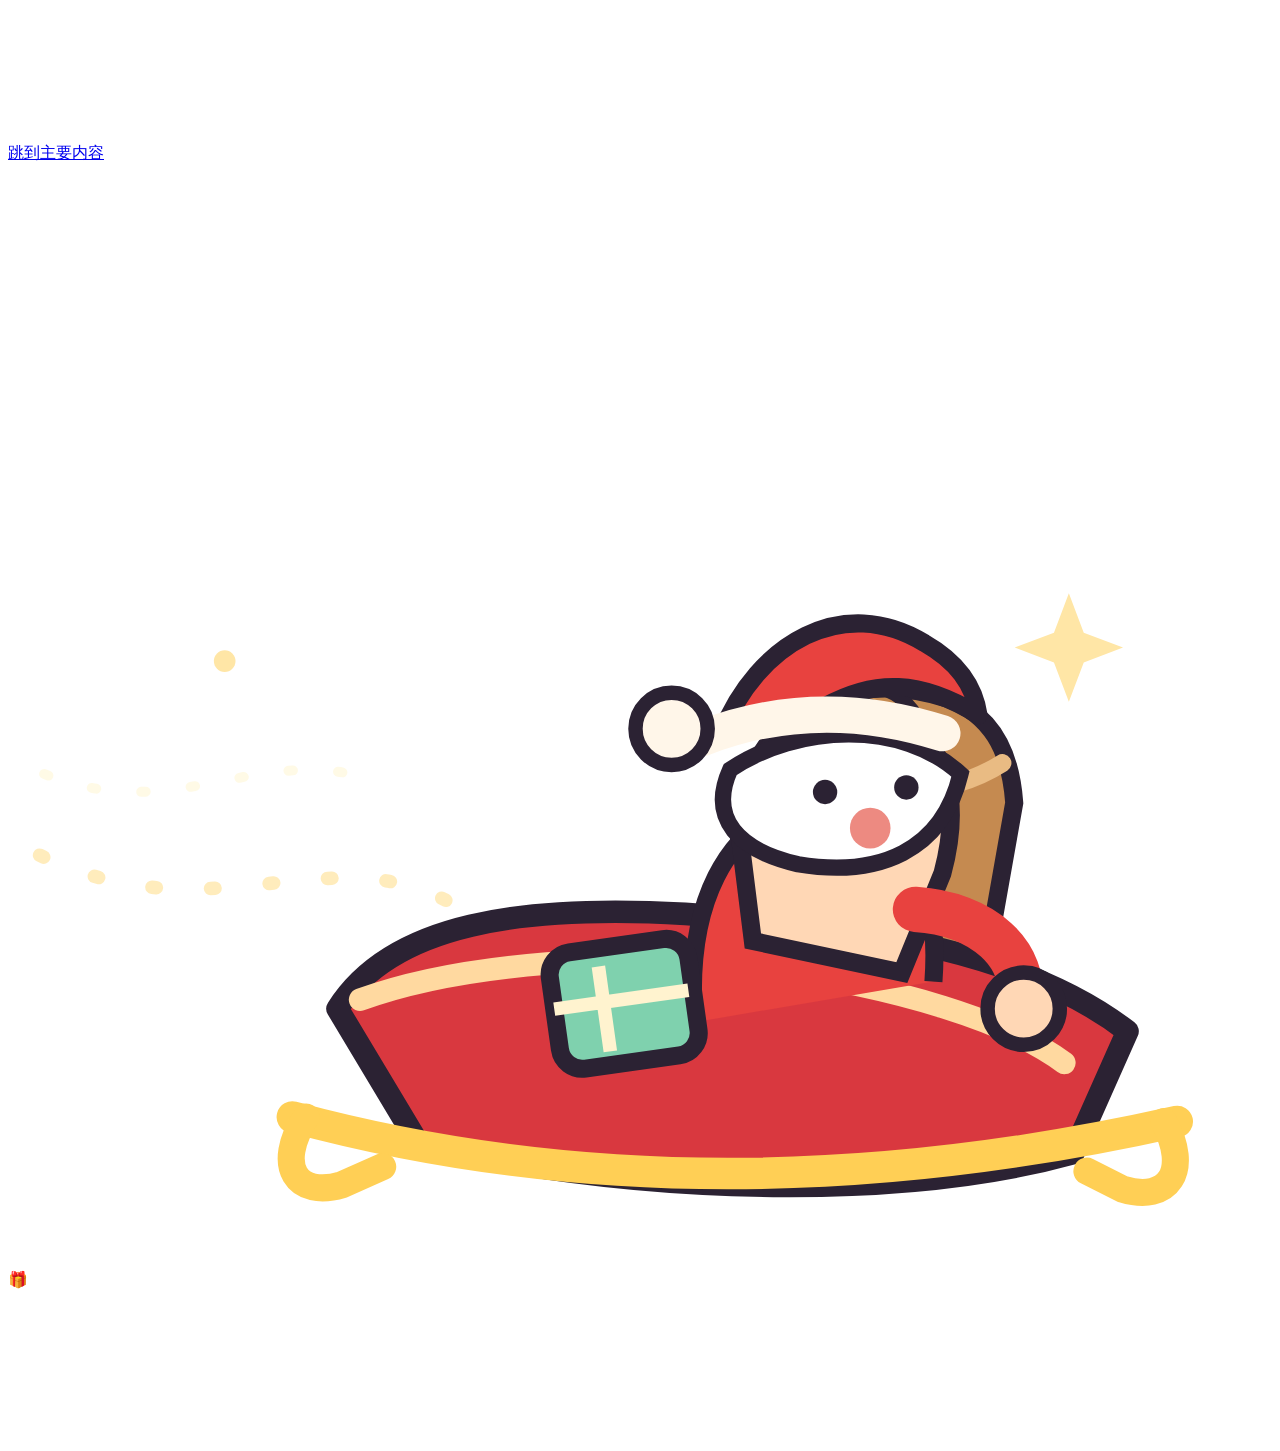
==== index.html @ 758d7f99 "Add index.html" ====
<!DOCTYPE html>
<html lang="zh-CN">
<head>
  <meta charset="UTF-8" />
  <meta name="viewport" content="width=device-width, initial-scale=1.0, viewport-fit=cover" />
  <meta name="theme-color" content="#101a33" />
  <meta name="description" content="圣诞礼物交换所：领一只专属小动物，挂上圣诞树；写一封匿名或署名的贺卡，让圣诞老人替你送达；再和 TA 玩一场圣诞默契测试。" />
  <meta property="og:title" content="圣诞礼物交换所 · 把一份礼物挂进圣诞夜" />
  <meta property="og:description" content="领一只独一无二的小动物，写一封匿名或署名的圣诞贺卡，再和 TA 测一测默契。Merry & Bright。" />
  <meta property="og:type" content="website" />
  <title>圣诞礼物交换所 · Merry &amp; Bright</title>
  <link rel="preconnect" href="https://fonts.googleapis.com" />
  <link rel="preconnect" href="https://fonts.gstatic.com" crossorigin />
  <link href="https://fonts.googleapis.com/css2?family=Baloo+2:wght@500;600;700;800&family=Nunito:wght@600;700;800;900&display=swap" rel="stylesheet" />
  <link rel="stylesheet" href="styles.css" />
  <link rel="icon" href="data:image/svg+xml,%3Csvg xmlns='http://www.w3.org/2000/svg' viewBox='0 0 64 64'%3E%3Crect width='64' height='64' rx='18' fill='%23101a33'/%3E%3Cpath d='M32 9l5.7 15.3L54 30l-16.3 5.7L32 52l-5.7-16.3L10 30l16.3-5.7z' fill='%23ffd34d'/%3E%3Ccircle cx='32' cy='30' r='6' fill='%23e8423f'/%3E%3C/svg%3E" />
</head>
<body>
  <a class="skip-link" href="#main">跳到主要内容</a>
  <noscript>
    <div style="position:fixed;inset:0;z-index:999;display:grid;place-items:center;padding:24px;background:#101a33;color:#fff6e4;font-family:'Microsoft YaHei',sans-serif;text-align:center;line-height:1.8">
      <div><strong style="font-size:22px">今晚的雪需要一点点 JavaScript。</strong><br />请在浏览器中开启 JavaScript，再回来拆礼物。</div>
    </div>
  </noscript>

  <!-- shared icons / illustrations -->
  <svg class="svg-sprite" xmlns="http://www.w3.org/2000/svg" aria-hidden="true">
    <symbol id="i-home" viewBox="0 0 24 24"><path d="M3.5 10.8 12 3.6l8.5 7.2v8.1a1.6 1.6 0 0 1-1.6 1.6H5.1a1.6 1.6 0 0 1-1.6-1.6z"/><path d="M9.2 20.5v-6.2h5.6v6.2"/></symbol>
    <symbol id="i-gift" viewBox="0 0 24 24"><rect x="3.4" y="9.1" width="17.2" height="11.3" rx="2"/><path d="M2.5 9.1h19v4.2h-19zM12 9.1v11.3"/><path d="M12 9.1C9.4 9.1 7.1 8 7.1 5.9c0-1.5 1.2-2.4 2.5-2.4 1.8 0 2.4 2.3 2.4 5.6Zm0 0c2.6 0 4.9-1.1 4.9-3.2 0-1.5-1.2-2.4-2.5-2.4-1.8 0-2.4 2.3-2.4 5.6Z"/></symbol>
    <symbol id="i-tree" viewBox="0 0 24 24"><path d="M12 2.8 18 11h-3.3l4.1 5.8H5.2L9.3 11H6z"/><path d="M12 16.8v4.4M9 21.2h6"/></symbol>
    <symbol id="i-heart" viewBox="0 0 24 24"><path d="M20.3 5.9a5.1 5.1 0 0 0-7.2 0L12 7l-1.1-1.1a5.1 5.1 0 1 0-7.2 7.2L12 21l8.3-7.9a5.1 5.1 0 0 0 0-7.2Z"/></symbol>
    <symbol id="i-star" viewBox="0 0 24 24"><path d="m12 2.8 2.7 6.5 7 .6-5.3 4.6 1.6 6.9-6-3.6-6 3.6 1.6-6.9-5.3-4.6 7-.6z"/></symbol>
    <symbol id="i-sound" viewBox="0 0 24 24"><path d="M4 9.3h3.5L12 5.4v13.2L7.5 14.7H4z"/><path d="M16 9a4.2 4.2 0 0 1 0 6M18.7 6.4a8 8 0 0 1 0 11.2"/></symbol>
    <symbol id="i-mute" viewBox="0 0 24 24"><path d="M4 9.3h3.5L12 5.4v13.2L7.5 14.7H4z"/><path d="m16 9 5 5m0-5-5 5"/></symbol>
    <symbol id="i-copy" viewBox="0 0 24 24"><rect x="8.2" y="8.2" width="11.6" height="11.6" rx="2"/><path d="M15.8 8.2V6a2 2 0 0 0-2-2H6a2 2 0 0 0-2 2v7.8a2 2 0 0 0 2 2h2.2"/></symbol>
    <symbol id="i-arrow" viewBox="0 0 24 24"><path d="M4.5 12h14M13 6.2l5.8 5.8-5.8 5.8"/></symbol>
    <symbol id="i-sparkle" viewBox="0 0 24 24"><path d="M12 2.5c.7 5.6 3.9 8.8 9.5 9.5-5.6.7-8.8 3.9-9.5 9.5-.7-5.6-3.9-8.8-9.5-9.5 5.6-.7 8.8-3.9 9.5-9.5Z"/></symbol>
    <symbol id="i-share" viewBox="0 0 24 24"><circle cx="18" cy="5.5" r="2.6"/><circle cx="6" cy="12" r="2.6"/><circle cx="18" cy="18.5" r="2.6"/><path d="m8.4 10.8 7.2-4M8.4 13.2l7.2 4"/></symbol>
    <symbol id="i-close" viewBox="0 0 24 24"><path d="m5 5 14 14M19 5 5 19"/></symbol>
    <symbol id="i-check" viewBox="0 0 24 24"><path d="m4.5 12.5 5 5 10-11"/></symbol>
    <symbol id="i-refresh" viewBox="0 0 24 24"><path d="M20 11a8 8 0 1 0-2.1 6.4M20 4.8V11h-6.2"/></symbol>
    <symbol id="i-paw" viewBox="0 0 24 24"><ellipse cx="7" cy="8" rx="2" ry="2.7"/><ellipse cx="12" cy="6" rx="2" ry="2.7"/><ellipse cx="17" cy="8" rx="2" ry="2.7"/><path d="M12 11c-3 0-5.6 2-5.6 4.6 0 2 1.4 3.4 3.2 3.4 1 0 1.6-.4 2.4-.4s1.4.4 2.4.4c1.8 0 3.2-1.4 3.2-3.4C17.6 13 15 11 12 11Z"/></symbol>
    <symbol id="i-mail" viewBox="0 0 24 24"><rect x="2.8" y="5" width="18.4" height="14" rx="2.4"/><path d="m3.4 6.2 8.6 7 8.6-7"/></symbol>
    <symbol id="i-plus" viewBox="0 0 24 24"><path d="M12 5v14M5 12h14"/></symbol>
    <symbol id="i-snow" viewBox="0 0 24 24"><path d="M12 2v20M3.3 7l17.4 10M20.7 7 3.3 17M8.4 4.1 12 7.7l3.6-3.6M8.4 19.9 12 16.3l3.6 3.6M3.1 10.2 8 11.6l-.7 4.9M20.9 10.2 16 11.6l.7 4.9"/></symbol>

    <symbol id="santa-fly" viewBox="0 0 280 210">
      <g>
        <path d="M7 119c37 18 63-4 90 10" fill="none" stroke="#ffe6a6" stroke-width="3" stroke-linecap="round" stroke-dasharray="1 12" opacity=".75"/>
        <path d="M8 101c30 12 48-8 75 2" fill="none" stroke="#fff4c8" stroke-width="2.2" stroke-linecap="round" stroke-dasharray="1 10" opacity=".45"/>
        <g transform="translate(142 83) rotate(-4)">
          <path d="M18 42c-4-30 21-47 48-36 9 4 13 12 13 24l-9 36c-10 13-39 12-48-3z" fill="#c58a50" stroke="#2b2233" stroke-width="4"/>
          <path d="M35 19c12 8 29 9 42 2" fill="none" stroke="#e9bb83" stroke-width="4" stroke-linecap="round"/>
          <path d="M40 13c1-12 12-14 18-5" fill="none" stroke="#2b2233" stroke-width="3" stroke-linecap="round"/>
        </g>
        <path d="M73 153c12-19 41-23 77-21 42 3 76 9 98 26l-12 27c-36 10-93 10-145-2z" fill="#d9383f" stroke="#2b2233" stroke-width="5" stroke-linejoin="round"/>
        <path d="M78 151c22-8 59-11 88-7 31 4 56 12 68 21" fill="none" stroke="#ffd9a0" stroke-width="5" stroke-linecap="round"/>
        <path d="M63 177c63 17 129 16 196 1" fill="none" stroke="#ffcf55" stroke-width="7" stroke-linecap="round"/>
        <path d="M66 177c-7 11-2 18 8 15l9-4M256 178c6 11 1 18-9 15l-8-4" fill="none" stroke="#ffcf55" stroke-width="6" stroke-linecap="round"/>
        <path d="M152 156c-2-26 7-44 24-48 19-4 31 12 29 39" fill="#e8423f" stroke="#2b2233" stroke-width="4"/>
        <path d="M162 114c2-22 17-33 34-26 13 6 15 20 11 35l-9 22-33-7z" fill="#ffd7b5" stroke="#2b2233" stroke-width="4"/>
        <path d="M160 100c15-10 38-11 51 1-4 17-18 23-36 20-13-3-20-10-15-21z" fill="#fff" stroke="#2b2233" stroke-width="3.6"/>
        <circle cx="181" cy="105" r="2.7" fill="#2b2233"/>
        <circle cx="199" cy="104" r="2.7" fill="#2b2233"/>
        <circle cx="191" cy="113" r="4.5" fill="#ed8a81"/>
        <path d="M158 92c8-20 27-31 45-20 7 4 11 9 12 16-13-8-23-8-34-2-8 4-15 5-23 6z" fill="#e8423f" stroke="#2b2233" stroke-width="4" stroke-linejoin="round"/>
        <path d="M154 93c13-5 31-8 53-1" fill="none" stroke="#fff6e9" stroke-width="8" stroke-linecap="round"/>
        <circle cx="147" cy="91" r="8" fill="#fff6e9" stroke="#2b2233" stroke-width="3.2"/>
        <path d="M201 131c15 1 25 10 23 21" fill="none" stroke="#e8423f" stroke-width="10" stroke-linecap="round"/>
        <circle cx="225" cy="153" r="8" fill="#ffd7b5" stroke="#2b2233" stroke-width="3.2"/>
        <rect x="121" y="139" width="31" height="26" rx="5" fill="#7fd1ae" stroke="#2b2233" stroke-width="4" transform="rotate(-8 136 152)"/>
        <path d="M132 143v19M121 151h30" stroke="#fff3cf" stroke-width="3" transform="rotate(-8 136 152)"/>
        <path d="M235 61l3.3 8.7 8.7 3.3-8.7 3.3-3.3 8.7-3.3-8.7-8.7-3.3 8.7-3.3z" fill="#ffe6a6"/>
        <circle cx="48" cy="76" r="2.4" fill="#ffe6a6"/>
        <circle cx="92" cy="52" r="1.8" fill="#fff"/>
        <circle cx="243" cy="128" r="2" fill="#fff"/>
      </g>
    </symbol>

    <symbol id="santa-face" viewBox="0 0 120 120">
      <circle cx="60" cy="62" r="38" fill="#ffd7b5" stroke="#2b2233" stroke-width="4"/>
      <path d="M27 58c9-22 29-31 49-24 11 4 18 12 21 23-15-12-33-13-51-4-7 3-13 5-19 5z" fill="#fff" stroke="#2b2233" stroke-width="3.8"/>
      <path d="M21 55c13-35 49-48 77-19 8 8 12 18 12 28-15-10-31-13-48-7-14 5-27 5-41-2z" fill="#e8423f" stroke="#2b2233" stroke-width="4" stroke-linejoin="round"/>
      <path d="M19 55c19-8 44-9 72 0" fill="none" stroke="#fff6e9" stroke-width="9" stroke-linecap="round"/>
      <circle cx="7" cy="56" r="8" fill="#fff6e9" stroke="#2b2233" stroke-width="3.2"/>
      <circle cx="47" cy="59" r="3" fill="#2b2233"/><circle cx="73" cy="59" r="3" fill="#2b2233"/>
      <circle cx="60" cy="71" r="5" fill="#ed8a81"/>
      <path d="M44 80c6 15 26 15 32 0-5 4-10 5-16 5s-11-1-16-5z" fill="#fff" stroke="#2b2233" stroke-width="2.4"/>
    </symbol>
  </svg>

  <div class="sky" aria-hidden="true">
    <div class="aurora aurora-a"></div>
    <div class="aurora aurora-b"></div>
    <div class="aurora aurora-c"></div>
    <div class="sky-glow"></div>
  </div>
  <canvas id="snowfall" aria-hidden="true"></canvas>

  <div id="app" class="app" hidden>
    <header class="site-header">
      <button class="brand" type="button" data-route="home" aria-label="回到首页">
        <span class="brand-mark" aria-hidden="true">
          <svg viewBox="0 0 44 44"><path class="brand-star" d="M22 4.5 26.5 16l11.5 4.5L26.5 25 22 36.5 17.5 25 6 20.5 17.5 16z"/><circle cx="22" cy="20.8" r="5.2"/></svg>
        </span>
        <span class="brand-type">
          <span class="brand-eyebrow">MERRY &amp; BRIGHT</span>
          <span class="brand-name">圣诞礼物交换所</span>
        </span>
      </button>

      <nav class="main-nav" aria-label="主导航">
        <button class="nav-link is-active" type="button" data-route="home"><svg><use href="#i-home"/></svg><span>首页</span></button>
        <button class="nav-link" type="button" data-route="gifts"><svg><use href="#i-gift"/></svg><span>礼物工坊</span></button>
        <button class="nav-link" type="button" data-route="tree"><svg><use href="#i-tree"/></svg><span>动物圣诞树</span></button>
        <button class="nav-link" type="button" data-route="quiz"><svg><use href="#i-heart"/></svg><span>默契测试</span></button>
      </nav>

      <div class="header-actions">
        <button class="icon-btn sound-btn" id="soundToggle" type="button" aria-label="关闭声音" aria-pressed="true" title="声音">
          <svg class="sound-on"><use href="#i-sound"/></svg>
          <svg class="sound-off"><use href="#i-mute"/></svg>
        </button>
        <button class="profile-chip" id="profileChip" type="button" aria-label="查看我的小动物">
          <span class="profile-emoji" id="profileEmoji">🦊</span>
          <span class="profile-meta"><small>我的动物</small><strong id="profileName">小满</strong></span>
          <span class="profile-dot" aria-hidden="true"></span>
        </button>
      </div>
    </header>

    <main id="main">
      <!-- ============================== HOME ============================== -->
      <section class="view view-home is-active" data-view="home" aria-labelledby="homeTitle">
        <div class="hero-grid">
          <div class="hero-copy">
            <div class="eyebrow"><span class="eyebrow-dot"></span>2026 · CHRISTMAS GIFT EXCHANGE</div>
            <h1 id="homeTitle">把一份礼物，<br /><span class="script-word">挂进</span>这个圣诞夜。</h1>
            <p class="hero-lead">领一只只属于你的小动物，挂上今晚的圣诞树；写一封匿名或署名的贺卡，让圣诞老人替你送达。最后，和 TA 对一对心照不宣的圣诞暗号。</p>
            <div class="hero-cta">
              <button class="btn btn-primary" type="button" data-route="gifts">
                <span>开始交换礼物</span>
                <svg><use href="#i-arrow"/></svg>
              </button>
              <button class="btn btn-ghost" type="button" data-route="tree">
                <svg><use href="#i-tree"/></svg>
                <span>看看我的树</span>
              </button>
            </div>
            <div class="hero-stats" aria-label="圣诞夜数据">
              <div class="stat"><strong id="statAnimals">0</strong><span>只小动物上树</span></div>
              <div class="stat-divider"></div>
              <div class="stat"><strong id="statGifts">0</strong><span>份礼物已送达</span></div>
              <div class="stat-divider"></div>
              <div class="stat"><strong id="statMatch">--</strong><span>最高默契值</span></div>
            </div>
          </div>

          <div class="hero-visual">
            <div class="hero-scene">
              <div class="scene-window">
                <svg class="scene-svg" viewBox="0 0 540 610" role="img" aria-label="雪夜里的圣诞树、小动物挂饰和乘雪橇的圣诞老人">
                  <defs>
                    <linearGradient id="skyGrad" x1="0" y1="0" x2="0" y2="1"><stop offset="0" stop-color="#1a2b58"/><stop offset=".55" stop-color="#2c477e"/><stop offset="1" stop-color="#6f7fb0"/></linearGradient>
                    <radialGradient id="moonGlow" cx=".5" cy=".5" r=".5"><stop offset="0" stop-color="#fff8d8" stop-opacity=".9"/><stop offset=".4" stop-color="#ffe6a6" stop-opacity=".35"/><stop offset="1" stop-color="#ffe6a6" stop-opacity="0"/></radialGradient>
                    <linearGradient id="treeGrad" x1="0" y1="0" x2="1" y2="1"><stop offset="0" stop-color="#3d9670"/><stop offset=".55" stop-color="#257254"/><stop offset="1" stop-color="#174c3e"/></linearGradient>
                    <linearGradient id="hillGrad" x1="0" y1="0" x2="0" y2="1"><stop offset="0" stop-color="#eef4ff"/><stop offset="1" stop-color="#b9c8e8"/></linearGradient>
                    <linearGradient id="giftGrad" x1="0" y1="0" x2="1" y2="1"><stop offset="0" stop-color="#f25f5c"/><stop offset="1" stop-color="#b82838"/></linearGradient>
                    <filter id="glow"><feGaussianBlur stdDeviation="5" result="b"/><feMerge><feMergeNode in="b"/><feMergeNode in="SourceGraphic"/></feMerge></filter>
                    <clipPath id="sceneClip"><rect width="540" height="610" rx="26"/></clipPath>
                  </defs>
                  <g clip-path="url(#sceneClip)">
                    <rect width="540" height="610" fill="url(#skyGrad)"/>
                    <circle cx="405" cy="108" r="110" fill="url(#moonGlow)"/>
                    <circle cx="405" cy="108" r="55" fill="#fff4cd"/>
                    <circle cx="389" cy="93" r="9" fill="#f2dfae" opacity=".7"/>
                    <circle cx="423" cy="124" r="6" fill="#f2dfae" opacity=".55"/>
                    <g fill="#fff" opacity=".8">
                      <circle cx="72" cy="78" r="2.2"/><circle cx="131" cy="42" r="1.4"/><circle cx="206" cy="92" r="1.8"/><circle cx="298" cy="55" r="2"/><circle cx="479" cy="62" r="1.6"/>
                      <circle cx="58" cy="180" r="1.4"/><circle cx="172" cy="148" r="2.1"/><circle cx="333" cy="158" r="1.4"/><circle cx="486" cy="190" r="2.2"/><circle cx="258" cy="116" r="1.2"/>
                    </g>
                    <path d="M-20 440c88-42 162-50 243-17 79 32 162 34 337-23v210H-20z" fill="#e8f0ff" opacity=".22"/>
                    <path d="M-40 512c101-54 187-57 277-15 87 41 180 32 343-28v141H-40z" fill="url(#hillGrad)"/>
                    <path d="M-30 548c121-33 191-19 274 8 117 39 200 11 326-19v73H-30z" fill="#fff" opacity=".85"/>
                    <g transform="translate(96 190)">
                      <rect x="137" y="333" width="38" height="64" rx="9" fill="#7a4a32" stroke="#202b3a" stroke-width="5"/>
                      <path d="M156 28 252 205H60z" fill="url(#treeGrad)" stroke="#153b34" stroke-width="7" stroke-linejoin="round"/>
                      <path d="M156 132 289 328H23z" fill="url(#treeGrad)" stroke="#153b34" stroke-width="7" stroke-linejoin="round"/>
                      <path d="M156 239 321 410H-9z" fill="url(#treeGrad)" stroke="#153b34" stroke-width="7" stroke-linejoin="round"/>
                      <path d="M89 205c20-13 53-17 91-8 23 5 49 12 73 24" fill="none" stroke="#f6fbff" stroke-width="8" stroke-linecap="round" opacity=".9"/>
                      <path d="M48 328c29-14 67-16 105-8 36 8 76 9 123 0" fill="none" stroke="#f6fbff" stroke-width="8" stroke-linecap="round" opacity=".9"/>
                      <path d="M11 409c40-16 77-18 131-9 47 8 96 4 156-8" fill="none" stroke="#f6fbff" stroke-width="9" stroke-linecap="round" opacity=".92"/>
                      <path d="M156 28l6-26 7 26" fill="none" stroke="#ffd34d" stroke-width="4"/>
                      <path d="M156 -4 160 5l10 4-10 3-4 10-4-10-10-3 10-4z" fill="#ffd34d" filter="url(#glow)"/>
                      <path d="M97 180c25 20 39 44 47 77M214 174c-16 31-24 58-24 93M69 303c35 23 58 53 74 86M253 295c-24 29-40 56-51 94M31 382c42 9 77 27 105 50M286 375c-24 17-48 40-64 65" fill="none" stroke="#1c4d3f" stroke-width="2" opacity=".65"/>
                      <g fill="#ffd34d" filter="url(#glow)">
                        <circle cx="119" cy="214" r="4.5"/><circle cx="193" cy="245" r="4"/><circle cx="146" cy="278" r="3.6"/><circle cx="92" cy="338" r="4.5"/><circle cx="218" cy="326" r="4"/><circle cx="151" cy="355" r="3.6"/><circle cx="56" cy="398" r="4.5"/><circle cx="110" cy="432" r="4"/><circle cx="219" cy="422" r="4.4"/><circle cx="266" cy="390" r="3.6"/>
                      </g>
                      <g fill="#f26b6b" filter="url(#glow)"><circle cx="158" cy="196" r="4"/><circle cx="214" cy="286" r="4"/><circle cx="82" cy="370" r="4"/><circle cx="180" cy="406" r="4"/></g>
                      <g fill="#89e0c0" filter="url(#glow)"><circle cx="102" cy="245" r="3.4"/><circle cx="177" cy="312" r="3.6"/><circle cx="247" cy="360" r="3.4"/><circle cx="132" cy="393" r="3.4"/></g>
                    </g>
                    <g transform="translate(330 457)">
                      <rect x="0" y="26" width="100" height="84" rx="10" fill="url(#giftGrad)" stroke="#202b3a" stroke-width="5"/>
                      <path d="M45 26v84M0 60h100" stroke="#ffe6a6" stroke-width="10"/>
                      <path d="M44 26c-19-3-32-23-17-33 10-6 18 8 17 33zm12 0c18-3 31-23 17-33-10-6-18 8-17 33z" fill="#ffe6a6" stroke="#202b3a" stroke-width="4"/>
                    </g>
                    <g transform="translate(442 512)">
                      <rect width="63" height="53" rx="8" fill="#7fd1ae" stroke="#202b3a" stroke-width="4"/>
                      <path d="M31 0v53M0 23h63" stroke="#fff4d2" stroke-width="7"/>
                      <path d="M31 0C21-2 14-12 21-16c6-4 10 4 10 16zm0 0c10-2 17-12 10-16-6-4-10 4-10 16z" fill="#fff4d2"/>
                    </g>
                    <g fill="#fff" opacity=".75">
                      <circle cx="54" cy="252" r="2.3"/><circle cx="98" cy="313" r="1.6"/><circle cx="237" cy="213" r="2"/><circle cx="391" cy="303" r="1.8"/><circle cx="463" cy="264" r="2.2"/><circle cx="322" cy="354" r="1.5"/><circle cx="500" cy="398" r="1.8"/><circle cx="43" cy="460" r="2"/>
                    </g>
                  </g>
                </svg>
                <div class="scene-animals" id="heroAnimals" aria-hidden="true">
                  <span class="scene-animal" style="--x:31%;--y:53%;--delay:-.8s"><span>🦌</span><i>小雪</i></span>
                  <span class="scene-animal" style="--x:47%;--y:68%;--delay:-2.1s"><span>🐧</span><i>Momo</i></span>
                  <span class="scene-animal" style="--x:62%;--y:58%;--delay:-1.4s"><span>🐰</span><i>阿团</i></span>
                </div>
                <div class="scene-santa">
                  <svg viewBox="0 0 280 210" aria-hidden="true"><use href="#santa-fly"/></svg>
                </div>
                <div class="scene-snow" aria-hidden="true"></div>
                <div class="scene-sticker">SANTA<br />IS COMING<span>✦</span></div>
              </div>
              <div class="hero-tag tag-one"><span class="tag-dot"></span>今晚 21:00 · 圣诞老人出发</div>
              <div class="hero-tag tag-two"><svg><use href="#i-sparkle"/></svg>每只小动物只出现一次</div>
              <div class="countdown-card" aria-label="距离圣诞夜倒计时">
                <div class="countdown-head"><span>距离圣诞夜</span><span class="live-pill"><i></i>LIVE</span></div>
                <div class="countdown-clock" id="countdown">
                  <div><strong data-cd="days">00</strong><span>天</span></div><b>:</b>
                  <div><strong data-cd="hours">00</strong><span>时</span></div><b>:</b>
                  <div><strong data-cd="minutes">00</strong><span>分</span></div><b>:</b>
                  <div><strong data-cd="seconds">00</strong><span>秒</span></div>
                </div>
              </div>
            </div>
          </div>
        </div>

        <div class="ticker" aria-hidden="true">
          <div class="ticker-track">
            <span>匿名贺卡</span><i>✦</i><span>独一无二的小动物</span><i>✧</i><span>圣诞老人速递</span><i>✦</i><span>默契度测试</span><i>✧</i><span>雪球愿望</span><i>✦</i><span>热可可无限续杯</span><i>✧</i>
            <span>匿名贺卡</span><i>✦</i><span>独一无二的小动物</span><i>✧</i><span>圣诞老人速递</span><i>✦</i><span>默契度测试</span><i>✧</i><span>雪球愿望</span><i>✦</i><span>热可可无限续杯</span><i>✧</i>
          </div>
        </div>

        <section class="feature-section" aria-labelledby="featureTitle">
          <div class="section-head">
            <div>
              <span class="kicker">TONIGHT'S LITTLE RITUALS</span>
              <h2 id="featureTitle">三件小事，<em>把圣诞夜点亮。</em></h2>
            </div>
            <p>像拆开一份被仔细包好的礼物那样，慢慢来。每一件小事都会留在这台设备里，等你回来。</p>
          </div>
          <div class="feature-grid">
            <article class="feature-card feature-gift">
              <div class="feature-top"><span class="feature-num">01</span><span class="feature-icon"><svg><use href="#i-gift"/></svg></span></div>
              <div class="feature-copy">
                <h3>礼物工坊</h3>
                <p>选一张贺卡，写下只给 TA 的话。匿名还是署名，由你决定。圣诞老人会替你送到。</p>
                <button class="text-link" type="button" data-route="gifts">去写一张贺卡 <svg><use href="#i-arrow"/></svg></button>
              </div>
              <div class="feature-art" aria-hidden="true">
                <span class="art-envelope"><i></i><b>♡</b></span>
                <span class="art-stamp">DEC<br />25</span>
                <span class="art-star">✦</span>
              </div>
            </article>

            <article class="feature-card feature-tree">
              <div class="feature-top"><span class="feature-num">02</span><span class="feature-icon"><svg><use href="#i-tree"/></svg></span></div>
              <div class="feature-copy">
                <h3>动物圣诞树</h3>
                <p>每个进入圣诞夜的人，都会领到一只不能重复的小动物。把它挂在树梢上，就是今晚的星星。</p>
                <button class="text-link" type="button" data-route="tree">去挂上我的动物 <svg><use href="#i-arrow"/></svg></button>
              </div>
              <div class="feature-art" aria-hidden="true">
                <span class="art-bauble a">🦊</span><span class="art-bauble b">🐧</span><span class="art-bauble c">🐻</span>
                <span class="art-pine"></span>
              </div>
            </article>

            <article class="feature-card feature-quiz">
              <div class="feature-top"><span class="feature-num">03</span><span class="feature-icon"><svg><use href="#i-heart"/></svg></span></div>
              <div class="feature-copy">
                <h3>默契度测试</h3>
                <p>六道关于圣诞的小题。先写下你的答案，再让 TA 来猜。看看你们的心是不是同频。</p>
                <button class="text-link" type="button" data-route="quiz">看看我们的默契 <svg><use href="#i-arrow"/></svg></button>
              </div>
              <div class="feature-art" aria-hidden="true">
                <span class="art-heart">♥</span><span class="art-ring"></span><span class="art-percent">83<small>%</small></span>
              </div>
            </article>
          </div>
        </section>

        <section class="wish-section" id="wishes" aria-labelledby="wishTitle">
          <div class="wish-copy">
            <span class="kicker">04 / WISH SNOWGLOBE</span>
            <h2 id="wishTitle">把愿望，<br /><em>摇进雪球里。</em></h2>
            <p>写下一个小小的圣诞愿望吧。它会被收进这颗雪球里，和所有陌生人的愿望一起，慢慢下雪。</p>
            <form class="wish-form" id="wishForm">
              <label class="sr-only" for="wishInput">写下你的圣诞愿望</label>
              <input id="wishInput" name="wish" maxlength="48" placeholder="比如：想和喜欢的人一起看一场雪" autocomplete="off" required />
              <button class="btn btn-primary btn-small" type="submit"><span>放进雪球</span><svg><use href="#i-plus"/></svg></button>
            </form>
            <div class="wish-list" id="wishList"></div>
          </div>
          <div class="snowglobe" aria-hidden="true">
            <div class="globe-halo"></div>
            <div class="globe">
              <div class="globe-sky"></div>
              <div class="globe-moon"></div>
              <div class="globe-snow"></div>
              <div class="globe-tree"><i></i><i></i><i></i><b>★</b></div>
              <div class="globe-gift"></div>
              <div class="globe-santa">
                <svg viewBox="0 0 120 120"><use href="#santa-face"/></svg>
              </div>
              <span class="globe-spark s1">✦</span><span class="globe-spark s2">✧</span><span class="globe-spark s3">✦</span>
            </div>
            <div class="globe-base"><span>MERRY CHRISTMAS</span><i></i></div>
            <div class="globe-shadow"></div>
            <div class="globe-note">shake gently<br /><b>for a little magic</b></div>
          </div>
        </section>
      </section>

      <!-- ============================== GIFTS ============================== -->
      <section class="view view-gifts" data-view="gifts" aria-labelledby="giftsTitle">
        <div class="page-head">
          <div class="page-head-copy">
            <span class="kicker">01 / GIFT ATELIER</span>
            <h1 id="giftsTitle">写一张贺卡，<br /><em>让圣诞老人替你送达。</em></h1>
            <p>不必很贵的礼物。一句刚刚好的话、一张被认真挑过的卡片，就足够让今晚变得不一样。</p>
          </div>
          <div class="page-head-stamp" aria-hidden="true">
            <span>POST</span><b>DEC 25</b><i>NORTH POLE</i>
          </div>
        </div>

        <div class="gift-layout">
          <form class="gift-form cream-panel" id="giftForm">
            <div class="panel-topline">
              <span class="kicker dark">YOUR CHRISTMAS CARD</span>
              <span class="form-step">01 / 02</span>
            </div>

            <div class="field">
              <span class="field-label">这张贺卡，你想怎么署名？</span>
              <div class="segmented" role="group" aria-label="署名方式">
                <button type="button" class="seg-btn is-active" data-anon="true" aria-pressed="true"><svg><use href="#i-mail"/></svg><span>匿名送出</span><small>保留一点神秘</small></button>
                <button type="button" class="seg-btn" data-anon="false" aria-pressed="false"><svg><use href="#i-star"/></svg><span>署名送出</span><small>让 TA 知道是我</small></button>
              </div>
              <input type="hidden" id="giftAnon" value="true" />
            </div>

            <div class="field-row">
              <label class="field"><span class="field-label">写给谁</span><input id="giftTo" maxlength="12" placeholder="TA 的名字" autocomplete="off" required /></label>
              <label class="field" id="signatureField" hidden><span class="field-label">署名</span><input id="giftFrom" maxlength="12" placeholder="你的名字" autocomplete="off" /></label>
            </div>

            <label class="field">
              <span class="field-label">贺卡上的话 <span class="field-note">最多 80 字</span></span>
              <textarea id="giftMessage" maxlength="80" rows="3" placeholder="愿你的圣诞袜里，装满热可可、好天气和一点点偏心。"></textarea>
              <span class="char-count"><b id="giftChar">0</b>/80</span>
            </label>

            <div class="field">
              <span class="field-label">随贺卡附上一份小礼物</span>
              <div class="gift-type-grid" id="giftTypes" role="group" aria-label="礼物类型"></div>
            </div>

            <div class="form-bottom">
              <div class="field theme-field">
                <span class="field-label">卡片款式</span>
                <div class="theme-picker" id="themePicker" role="group" aria-label="卡片款式">
                  <button class="theme-swatch is-active" type="button" data-theme="velvet" aria-label="红丝绒" aria-pressed="true"><i></i></button>
                  <button class="theme-swatch" type="button" data-theme="midnight" aria-label="雪夜蓝" aria-pressed="false"><i></i></button>
                  <button class="theme-swatch" type="button" data-theme="ginger" aria-label="姜饼暖" aria-pressed="false"><i></i></button>
                </div>
              </div>
              <button class="btn btn-primary btn-send" type="submit" id="sendGiftBtn">
                <span>交给圣诞老人</span>
                <svg><use href="#i-arrow"/></svg>
              </button>
            </div>
            <p class="form-hint"><svg><use href="#i-sparkle"/></svg>礼物会保存在这台设备里，也可以生成链接分享给 TA。</p>
          </form>

          <aside class="gift-stage" aria-label="圣诞老人送信现场">
            <div class="stage-topline"><span>SANTA'S DELIVERY LINE</span><span class="live-pill"><i></i>IN FLIGHT</span></div>
            <div class="stage-sky" aria-hidden="true">
              <span class="stage-star a">✦</span><span class="stage-star b">✧</span><span class="stage-star c">✦</span><span class="stage-star d">·</span>
              <span class="stage-moon"></span>
              <div class="stage-santa"><svg viewBox="0 0 280 210"><use href="#santa-fly"/></svg></div>
              <div class="stage-hill h1"></div><div class="stage-hill h2"></div>
              <div class="stage-pines"><i></i><i></i><i></i><i></i><i></i></div>
              <div class="stage-mailbox"><span></span><i></i></div>
              <div class="stage-caption">「今晚的雪，刚好适合送一封信。」</div>
            </div>
            <div class="preview-wrap">
              <div class="preview-label"><span>YOUR CARD PREVIEW</span><span>↘</span></div>
              <div class="mini-card theme-velvet" id="giftPreview">
                <div class="mini-card-top"><span class="mini-card-to">TO: 某个重要的人</span><span class="mini-card-seal">✦</span></div>
                <div class="mini-card-body">
                  <span class="mini-gift">☕</span>
                  <p class="mini-msg">愿你的圣诞袜里，装满热可可、好天气和一点点偏心。</p>
                  <div class="mini-card-bottom"><span class="mini-from">— 一位神秘的朋友</span><span class="mini-date">25.12</span></div>
                </div>
              </div>
            </div>
          </aside>
        </div>

        <section class="gift-wall-section" aria-labelledby="wallTitle">
          <div class="section-head wall-head">
            <div>
              <span class="kicker">DELIVERED TONIGHT</span>
              <h2 id="wallTitle">礼物都到啦，<em>拆开看看。</em></h2>
            </div>
            <div class="wall-tools">
              <span class="wall-count" id="giftCount">0 份已送达</span>
              <button class="icon-btn border-btn" id="refreshGifts" type="button" aria-label="随机展开一份礼物" title="随机拆一份"><svg><use href="#i-sparkle"/></svg></button>
            </div>
          </div>
          <div class="gift-wall" id="giftWall"></div>
          <p class="wall-footnote" id="giftEmpty" hidden>还没有礼物。写一张贺卡，第一份礼物就会出现在这里。</p>
        </section>
      </section>

      <!-- ============================== TREE ============================== -->
      <section class="view view-tree" data-view="tree" aria-labelledby="treeTitle">
        <div class="page-head">
          <div class="page-head-copy">
            <span class="kicker">02 / ANIMAL CHRISTMAS TREE</span>
            <h1 id="treeTitle">每只小动物，<br /><em>都是今晚的一颗星。</em></h1>
            <p>你领到的小动物已经拥有自己的位置。也可以帮来访的朋友挑一只，把它挂在树上。记住：同一只小动物，只会出现一次。</p>
          </div>
          <div class="page-head-stamp stamp-tree" aria-hidden="true"><span>ON TREE</span><b id="treeStampCount">01</b><i>UNIQUE ANIMALS</i></div>
        </div>

        <div class="tree-layout">
          <div class="tree-stage is-lit" id="treeStage">
            <div class="tree-stage-top">
              <span><svg><use href="#i-paw"/></svg>今晚的动物名单</span>
              <div class="tree-stage-actions">
                <button class="stage-chip" id="shakeTree" type="button"><svg><use href="#i-sparkle"/></svg>摇一摇</button>
                <button class="stage-chip is-lit" id="lightTree" type="button" aria-pressed="true"><i></i>关灯</button>
              </div>
            </div>
            <div class="tree-sky" aria-hidden="true">
              <span class="tree-star s1">✦</span><span class="tree-star s2">✧</span><span class="tree-star s3">✦</span><span class="tree-moon"></span>
              <div class="tree-glow"></div>
            </div>
            <div class="tree-canvas" id="treeCanvas">
              <svg class="tree-svg" viewBox="0 0 600 760" role="img" aria-label="挂满小动物挂饰的圣诞树">
                <defs>
                  <linearGradient id="bigTreeGrad" x1="0" y1="0" x2="1" y2="1"><stop offset="0" stop-color="#2f8a65"/><stop offset=".55" stop-color="#1f6b50"/><stop offset="1" stop-color="#104b3c"/></linearGradient>
                  <linearGradient id="bigTreeLight" x1="0" y1="0" x2="0" y2="1"><stop offset="0" stop-color="#5bb88c"/><stop offset="1" stop-color="#2c7a5b"/></linearGradient>
                  <linearGradient id="potGrad" x1="0" y1="0" x2="1" y2="1"><stop offset="0" stop-color="#f6d5a6"/><stop offset="1" stop-color="#c78f5d"/></linearGradient>
                  <radialGradient id="starGlow"><stop offset="0" stop-color="#fff6c9"/><stop offset=".45" stop-color="#ffd34d" stop-opacity=".8"/><stop offset="1" stop-color="#ffd34d" stop-opacity="0"/></radialGradient>
                  <filter id="treeGlow"><feGaussianBlur stdDeviation="6" result="b"/><feMerge><feMergeNode in="b"/><feMergeNode in="SourceGraphic"/></feMerge></filter>
                  <filter id="softShadow" x="-30%" y="-30%" width="160%" height="160%"><feDropShadow dx="0" dy="7" stdDeviation="7" flood-color="#071325" flood-opacity=".45"/></filter>
                </defs>
                <ellipse cx="300" cy="712" rx="230" ry="34" fill="#081326" opacity=".45"/>
                <g filter="url(#softShadow)">
                  <rect x="270" y="636" width="60" height="72" rx="12" fill="#7a4a32" stroke="#0d2a24" stroke-width="6"/>
                  <path d="M155 676h290l-30 74H185z" fill="url(#potGrad)" stroke="#0d2a24" stroke-width="6"/>
                  <path d="M155 676h290" stroke="#fff2d3" stroke-width="7" stroke-linecap="round" opacity=".8"/>
                  <path d="M300 52 446 322H154z" fill="url(#bigTreeGrad)" stroke="#0c3a30" stroke-width="8" stroke-linejoin="round"/>
                  <path d="M300 200 505 500H95z" fill="url(#bigTreeGrad)" stroke="#0c3a30" stroke-width="8" stroke-linejoin="round"/>
                  <path d="M300 350 562 668H38z" fill="url(#bigTreeGrad)" stroke="#0c3a30" stroke-width="8" stroke-linejoin="round"/>
                  <path d="M300 52 446 322H154z" fill="url(#bigTreeLight)" opacity=".28"/>
                  <path d="M208 243c54-21 130-24 186-5 15 6 30 13 47 23" fill="none" stroke="#eef8ff" stroke-width="12" stroke-linecap="round" opacity=".94"/>
                  <path d="M148 427c75-25 190-28 304-4 19 4 35 9 51 15" fill="none" stroke="#eef8ff" stroke-width="12" stroke-linecap="round" opacity=".94"/>
                  <path d="M79 603c99-30 260-35 445-3 18 3 32 7 44 11" fill="none" stroke="#eef8ff" stroke-width="13" stroke-linecap="round" opacity=".94"/>
                  <g class="tree-wire" fill="none" stroke="#0d3b30" stroke-width="3" opacity=".75">
                    <path d="M190 166c55 32 159 39 235 9M147 302c78 42 223 45 313 6M103 470c107 55 290 62 395 9M63 626c150 61 340 63 478 12"/>
                  </g>
                  <g class="tree-bulbs">
                    <circle cx="206" cy="196" r="9" fill="#ffd34d"/><circle cx="271" cy="214" r="8" fill="#f26b6b"/><circle cx="340" cy="219" r="9" fill="#7fd1ae"/><circle cx="405" cy="203" r="8" fill="#ffd34d"/>
                    <circle cx="171" cy="345" r="9" fill="#f26b6b"/><circle cx="244" cy="363" r="8" fill="#7fd1ae"/><circle cx="322" cy="369" r="9" fill="#ffd34d"/><circle cx="403" cy="359" r="8" fill="#f26b6b"/><circle cx="476" cy="341" r="9" fill="#7fd1ae"/>
                    <circle cx="131" cy="516" r="9" fill="#7fd1ae"/><circle cx="216" cy="536" r="8" fill="#ffd34d"/><circle cx="305" cy="546" r="9" fill="#f26b6b"/><circle cx="400" cy="539" r="8" fill="#ffd34d"/><circle cx="482" cy="519" r="9" fill="#7fd1ae"/>
                    <circle cx="101" cy="653" r="9" fill="#ffd34d"/><circle cx="192" cy="669" r="8" fill="#f26b6b"/><circle cx="286" cy="677" r="9" fill="#7fd1ae"/><circle cx="384" cy="672" r="8" fill="#ffd34d"/><circle cx="476" cy="655" r="9" fill="#f26b6b"/>
                  </g>
                  <path d="M300 52 300 10" stroke="#ffd34d" stroke-width="5" stroke-linecap="round"/>
                  <circle cx="300" cy="20" r="75" fill="url(#starGlow)" class="tree-star-glow"/>
                  <path class="tree-top-star" d="M300-22 316 9l36 9-36 10-16 34-16-34-36-10 36-9z" fill="#ffd34d" stroke="#b7791f" stroke-width="4" stroke-linejoin="round"/>
                </g>
                <g class="tree-gift-boxes">
                  <g transform="translate(120 610) rotate(-7)"><rect width="84" height="72" rx="9" fill="#e8423f" stroke="#0d2a24" stroke-width="5"/><path d="M40 0v72M0 30h84" stroke="#ffe9b0" stroke-width="9"/><path d="M40 0C26-1 17-15 27-21c8-5 13 6 13 21zm7 0c14-1 23-15 13-21-8-5-13 6-13 21z" fill="#ffe9b0"/></g>
                  <g transform="translate(404 612) rotate(6)"><rect width="74" height="64" rx="9" fill="#7fd1ae" stroke="#0d2a24" stroke-width="5"/><path d="M35 0v64M0 27h74" stroke="#fff5d7" stroke-width="8"/><path d="M35 0C23-1 15-13 24-18c7-4 11 5 11 18zm6 0c12-1 20-13 11-18-7-4-11 5-11 18z" fill="#fff5d7"/></g>
                  <g transform="translate(250 650) rotate(-3)"><rect width="60" height="52" rx="8" fill="#f0b45c" stroke="#0d2a24" stroke-width="4"/><path d="M27 0v52M0 22h60" stroke="#e8423f" stroke-width="7"/></g>
                </g>
              </svg>
              <div class="tree-ornaments" id="treeOrnaments"></div>
              <div class="tree-empty-note" id="treeEmptyNote" hidden>树上还空空的，去领一只小动物吧。</div>
            </div>
            <div class="tree-stage-foot">
              <p><span class="pulse-dot"></span><strong id="treeFootCount">0</strong> 只小动物正在树上过圣诞</p>
              <button class="text-link light" type="button" data-route="quiz">顺便测测默契 <svg><use href="#i-arrow"/></svg></button>
            </div>
          </div>

          <aside class="tree-side">
            <div class="side-card cream-panel my-animal-card">
              <div class="side-card-head"><span class="kicker dark">YOUR LITTLE ONE</span><span class="mini-badge">UNIQUE</span></div>
              <div class="my-animal" id="myAnimalCard">
                <div class="my-animal-orb"><span id="myAnimalEmoji">🦊</span><i></i></div>
                <div><strong id="myAnimalName">小狐狸</strong><p id="myAnimalVibe">鬼灵精，嘴硬心软</p></div>
              </div>
              <p class="side-note">它已经在树上了。每只小动物只能被领走一次，所以你们都是独一无二的。</p>
            </div>

            <div class="side-card cream-panel">
              <div class="side-card-head"><span class="kicker dark">HANG A FRIEND</span><span class="mini-badge">GUEST</span></div>
              <h3>帮一位访客上树</h3>
              <p class="side-copy">写下 TA 的名字，再挑一只还没被领走的小动物。</p>
              <form id="hangForm" class="hang-form">
                <label class="field"><span class="field-label">访客昵称</span><input id="hangName" maxlength="10" placeholder="例如：冬冬" required /></label>
                <div class="animal-tray" id="animalTray" role="group" aria-label="可领养的小动物"></div>
                <div class="hang-foot">
                  <span class="hang-hint" id="hangHint">挑一只小动物</span>
                  <button class="btn btn-primary btn-small" type="submit" id="hangBtn"><span>挂上树</span><svg><use href="#i-tree"/></svg></button>
                </div>
              </form>
            </div>

            <div class="side-card night-card">
              <span class="kicker">YOUR TREE IS A POSTCARD</span>
              <h3>让朋友也来看看<br />你的圣诞树。</h3>
              <p>把链接发给 TA，TA 的小动物也会在树上找到位置。所有内容都留在这台设备里。</p>
              <button class="btn btn-light btn-small" type="button" data-share-tree><svg><use href="#i-share"/></svg><span>复制树的链接</span></button>
            </div>

            <div class="ornament-list-card">
              <div class="ornament-list-head"><span>ON THE TREE</span><span id="ornamentListCount">0 / 14</span></div>
              <div class="ornament-list" id="ornamentList"></div>
            </div>
          </aside>
        </div>
      </section>

      <!-- ============================== QUIZ ============================== -->
      <section class="view view-quiz" data-view="quiz" aria-labelledby="quizTitle">
        <div class="page-head quiz-page-head">
          <div class="page-head-copy">
            <span class="kicker">03 / CHRISTMAS CHEMISTRY</span>
            <h1 id="quizTitle">我们是不是，<br /><em>同频的圣诞星？</em></h1>
            <p>六道没有标准答案的小题。先让自己的答案住进圣诞袜，再让 TA 来猜。猜中的，不只是选项。</p>
          </div>
          <div class="page-head-stamp stamp-quiz" aria-hidden="true"><span>CHEMISTRY</span><b>?</b><i>TEST</i></div>
        </div>

        <div class="quiz-shell" id="quizShell"></div>

        <div class="quiz-foot">
          <span><svg><use href="#i-sparkle"/></svg>默契不是考试，是刚好有人愿意懂你。</span>
          <span>ALL ANSWERS LIVE IN YOUR BROWSER</span>
        </div>
      </section>
    </main>

    <footer class="site-footer">
      <div class="footer-brand"><span class="brand-mark small" aria-hidden="true"><svg viewBox="0 0 44 44"><path class="brand-star" d="M22 4.5 26.5 16l11.5 4.5L26.5 25 22 36.5 17.5 25 6 20.5 17.5 16z"/><circle cx="22" cy="20.8" r="5.2"/></svg></span><span>MERRY &amp; BRIGHT<br /><small>圣诞礼物交换所</small></span></div>
      <p>这是一个纯前端的小小圣诞宇宙。礼物、愿望和小动物，都只保存在你的浏览器里。</p>
      <div class="footer-actions">
        <button class="footer-link" type="button" id="motionToggle" aria-pressed="false"><svg><use href="#i-sparkle"/></svg><span>轻量动效：关</span></button>
        <button class="footer-link" type="button" id="resetAll"><svg><use href="#i-refresh"/></svg>重新开始这段圣诞故事</button>
        <span>MADE WITH 🎄 &amp; ☕</span>
      </div>
    </footer>

    <nav class="bottom-nav" aria-label="移动端导航">
      <button class="bottom-link is-active" type="button" data-route="home"><svg><use href="#i-home"/></svg><span>首页</span></button>
      <button class="bottom-link" type="button" data-route="gifts"><svg><use href="#i-gift"/></svg><span>礼物</span></button>
      <button class="bottom-link" type="button" data-route="tree"><svg><use href="#i-tree"/></svg><span>圣诞树</span></button>
      <button class="bottom-link" type="button" data-route="quiz"><svg><use href="#i-heart"/></svg><span>默契</span></button>
    </nav>
  </div>

  <!-- onboarding -->
  <div class="onboarding" id="onboarding" role="dialog" aria-modal="true" aria-labelledby="onboardTitle" hidden>
    <div class="onboarding-backdrop"></div>
    <div class="onboarding-card">
      <div class="onboard-art">
        <div class="onboard-window">
          <div class="onboard-moon"></div>
          <div class="onboard-hill h1"></div><div class="onboard-hill h2"></div>
          <div class="onboard-tree"><i></i><i></i><i></i><b>★</b></div>
          <div class="onboard-santa"><svg viewBox="0 0 280 210"><use href="#santa-fly"/></svg></div>
          <div class="onboard-snow"></div>
          <div class="onboard-preview" id="onboardPreview"><span>🦊</span><i>你的小动物</i></div>
        </div>
        <div class="onboard-art-copy">
          <span class="kicker">WELCOME TO THE CLUB</span>
          <p>「每只小动物只会出现一次。」</p>
        </div>
      </div>
      <div class="onboard-body">
        <div class="onboard-head">
          <span class="kicker">BEFORE WE BEGIN</span>
          <span class="onboard-step">STEP 1 / 1</span>
        </div>
        <h2 id="onboardTitle">先领一只<br /><em>属于你的圣诞小动物。</em></h2>
        <p class="onboard-lead">它会是你在今晚的名字，也会被挂到圣诞树上。选好之后，就不能换成别人啦。</p>
        <label class="field onboard-name-field"><span class="field-label">怎么称呼你？</span><input id="onboardName" maxlength="10" placeholder="例如：小满" autocomplete="off" /></label>
        <div class="animal-picker-head"><span class="field-label">挑一只小动物</span><span id="animalClaimInfo">每只只能领一次</span></div>
        <div class="animal-picker" id="animalPicker" role="group" aria-label="选择你的小动物"></div>
        <div class="onboard-foot">
          <div class="onboard-picked" id="onboardPicked"><span>还没有选择</span><small>挑一只喜欢的吧</small></div>
          <button class="btn btn-primary" id="onboardSubmit" type="button" disabled><span>系上铃铛，进入圣诞夜</span><svg><use href="#i-arrow"/></svg></button>
        </div>
        <p class="onboard-note">你的选择会保存在本机浏览器，不需要登录，也不会被上传。</p>
      </div>
    </div>
  </div>

  <div id="toastRoot" class="toast-root" aria-live="polite"></div>
  <div id="modalRoot" class="modal-root" hidden></div>

  <div class="santa-flight" id="santaFlight" aria-hidden="true">
    <div class="flight-trail"><i></i><i></i><i></i><i></i><i></i></div>
    <svg viewBox="0 0 280 210"><use href="#santa-fly"/></svg>
    <div class="flight-gift">🎁</div>
  </div>
  <canvas id="confetti" aria-hidden="true"></canvas>

  <script src="app.js"></script>
</body>
</html>
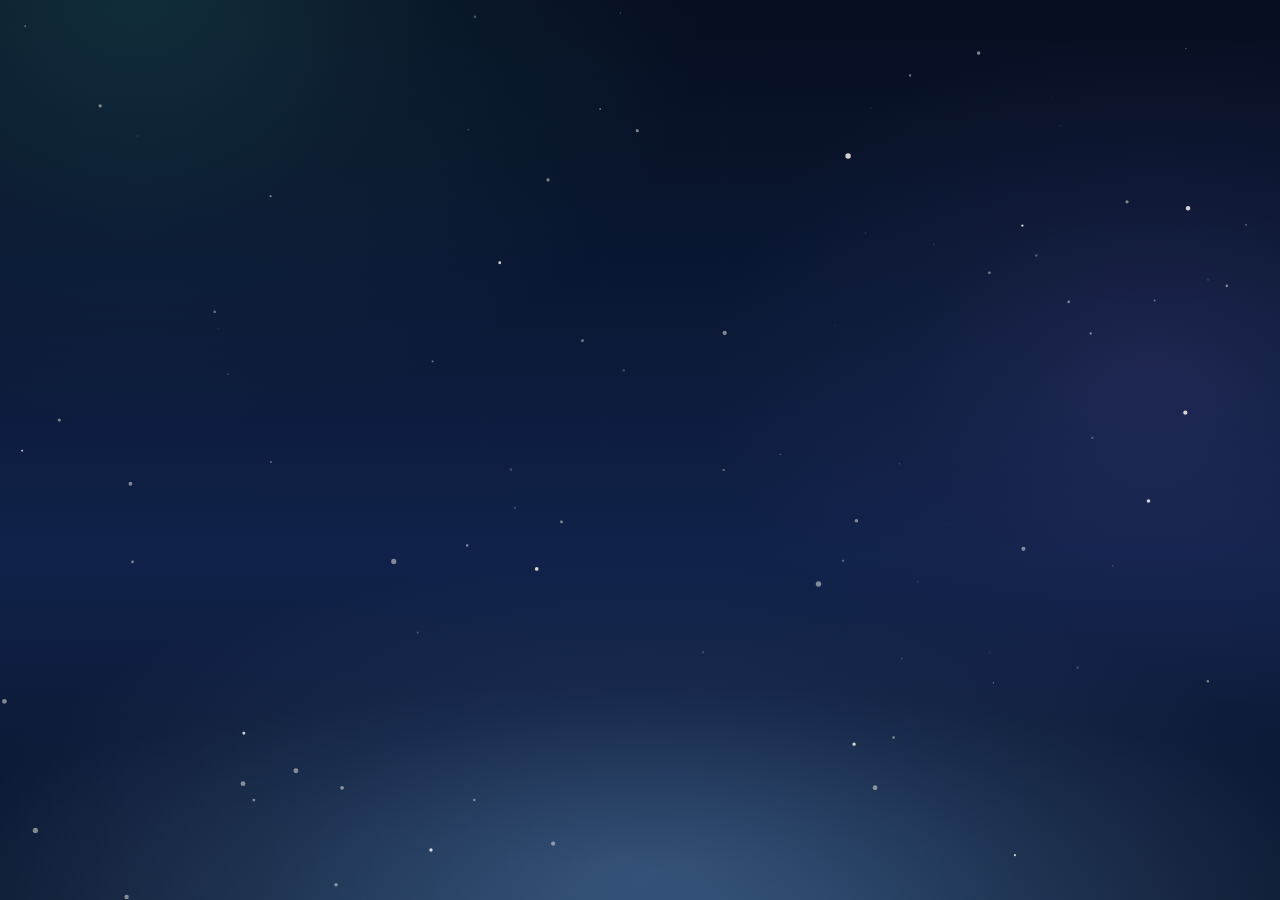
==== commit f62b4c72: "Update index.html" ====
--- a/index.html
+++ b/index.html
@@ -4,9 +4,9 @@
   <meta charset="UTF-8" />
   <meta name="viewport" content="width=device-width, initial-scale=1.0, viewport-fit=cover" />
   <meta name="theme-color" content="#101a33" />
-  <meta name="description" content="圣诞礼物交换所：领一只专属小动物，挂上圣诞树；写一封匿名或署名的贺卡，让圣诞老人替你送达；再和 TA 玩一场圣诞默契测试。" />
-  <meta property="og:title" content="圣诞礼物交换所 · 把一份礼物挂进圣诞夜" />
-  <meta property="og:description" content="领一只独一无二的小动物，写一封匿名或署名的圣诞贺卡，再和 TA 测一测默契。Merry & Bright。" />
+  <meta name="description" content="圣诞礼物交换所：先看看今晚的公共动物圣诞树，再领一只专属动物与装扮；送出贺卡后，你就会留在树上。" />
+  <meta property="og:title" content="圣诞礼物交换所 · 今晚谁在树上？" />
+  <meta property="og:description" content="一棵属于所有人的公共圣诞树。领一只专属动物与装扮，送出贺卡后留在树上。Merry & Bright。" />
   <meta property="og:type" content="website" />
   <title>圣诞礼物交换所 · Merry &amp; Bright</title>
   <link rel="preconnect" href="https://fonts.googleapis.com" />
@@ -136,7 +136,7 @@
           <div class="hero-copy">
             <div class="eyebrow"><span class="eyebrow-dot"></span>2026 · CHRISTMAS GIFT EXCHANGE</div>
             <h1 id="homeTitle">把一份礼物，<br /><span class="script-word">挂进</span>这个圣诞夜。</h1>
-            <p class="hero-lead">领一只只属于你的小动物，挂上今晚的圣诞树；写一封匿名或署名的贺卡，让圣诞老人替你送达。最后，和 TA 对一对心照不宣的圣诞暗号。</p>
+            <p class="hero-lead">先看看今晚的公共圣诞树，再领一只专属的小动物和装扮；送出贺卡后，你就会留在树上。最后，和 TA 对一对心照不宣的圣诞暗号。</p>
             <div class="hero-cta">
               <button class="btn btn-primary" type="button" data-route="gifts">
                 <span>开始交换礼物</span>
@@ -226,7 +226,7 @@
                 <div class="scene-sticker">SANTA<br />IS COMING<span>✦</span></div>
               </div>
               <div class="hero-tag tag-one"><span class="tag-dot"></span>今晚 21:00 · 圣诞老人出发</div>
-              <div class="hero-tag tag-two"><svg><use href="#i-sparkle"/></svg>每只小动物只出现一次</div>
+              <div class="hero-tag tag-two"><svg><use href="#i-sparkle"/></svg>动物 + 装扮，只属于一个人</div>
               <div class="countdown-card" aria-label="距离圣诞夜倒计时">
                 <div class="countdown-head"><span>距离圣诞夜</span><span class="live-pill"><i></i>LIVE</span></div>
                 <div class="countdown-clock" id="countdown">
@@ -242,10 +242,30 @@
 
         <div class="ticker" aria-hidden="true">
           <div class="ticker-track">
-            <span>匿名贺卡</span><i>✦</i><span>独一无二的小动物</span><i>✧</i><span>圣诞老人速递</span><i>✦</i><span>默契度测试</span><i>✧</i><span>雪球愿望</span><i>✦</i><span>热可可无限续杯</span><i>✧</i>
-            <span>匿名贺卡</span><i>✦</i><span>独一无二的小动物</span><i>✧</i><span>圣诞老人速递</span><i>✦</i><span>默契度测试</span><i>✧</i><span>雪球愿望</span><i>✦</i><span>热可可无限续杯</span><i>✧</i>
-          </div>
-        </div>
+            <span>匿名贺卡</span><i>✦</i><span>专属动物与装扮</span><i>✧</i><span>圣诞老人速递</span><i>✦</i><span>默契度测试</span><i>✧</i><span>雪球愿望</span><i>✦</i><span>热可可无限续杯</span><i>✧</i>
+            <span>匿名贺卡</span><i>✦</i><span>专属动物与装扮</span><i>✧</i><span>圣诞老人速递</span><i>✦</i><span>默契度测试</span><i>✧</i><span>雪球愿望</span><i>✦</i><span>热可可无限续杯</span><i>✧</i>
+          </div>
+        </div>
+
+        <section class="home-tree-section" aria-labelledby="homeTreeTitle">
+          <div class="section-head home-tree-head">
+            <div>
+              <span class="kicker">LIVE FROM THE CHRISTMAS TREE</span>
+              <h2 id="homeTreeTitle">今晚，<em>谁在树上？</em></h2>
+            </div>
+            <div class="home-tree-live"><span class="pulse-dot"></span><span id="homeTreeLiveText">正在同步今晚的圣诞树…</span></div>
+          </div>
+          <div class="home-tree-board">
+            <div class="home-tree-copy">
+              <p>每一个送出礼物的人，都会以自己领到的小动物和装扮，留在公共圣诞树上。别人打开主页，就能看见今晚的星星。</p>
+              <div class="home-tree-actions">
+                <button class="btn btn-light btn-small" type="button" data-route="tree"><svg><use href="#i-tree"/></svg><span>看看整棵树</span></button>
+                <button class="text-link light" type="button" data-join-tree>领一只小动物 <svg><use href="#i-arrow"/></svg></button>
+              </div>
+            </div>
+            <div class="home-tree-people" id="homeTreePeople" aria-live="polite"></div>
+          </div>
+        </section>
 
         <section class="feature-section" aria-labelledby="featureTitle">
           <div class="section-head">
@@ -253,7 +273,7 @@
               <span class="kicker">TONIGHT'S LITTLE RITUALS</span>
               <h2 id="featureTitle">三件小事，<em>把圣诞夜点亮。</em></h2>
             </div>
-            <p>像拆开一份被仔细包好的礼物那样，慢慢来。每一件小事都会留在这台设备里，等你回来。</p>
+            <p>像拆开一份被仔细包好的礼物那样，慢慢来。贺卡文字留在本机，树上的形象会留给今晚。</p>
           </div>
           <div class="feature-grid">
             <article class="feature-card feature-gift">
@@ -274,8 +294,8 @@
               <div class="feature-top"><span class="feature-num">02</span><span class="feature-icon"><svg><use href="#i-tree"/></svg></span></div>
               <div class="feature-copy">
                 <h3>动物圣诞树</h3>
-                <p>每个进入圣诞夜的人，都会领到一只不能重复的小动物。把它挂在树梢上，就是今晚的星星。</p>
-                <button class="text-link" type="button" data-route="tree">去挂上我的动物 <svg><use href="#i-arrow"/></svg></button>
+                <p>挑一只小动物，再给它配一套圣诞装扮。每只动物加装扮只属于一个人；送出礼物后，就会留在公共圣诞树上。</p>
+                <button class="text-link" type="button" data-route="tree">看看今晚的树 <svg><use href="#i-arrow"/></svg></button>
               </div>
               <div class="feature-art" aria-hidden="true">
                 <span class="art-bauble a">🦊</span><span class="art-bauble b">🐧</span><span class="art-bauble c">🐻</span>
@@ -438,7 +458,7 @@
           <div class="page-head-copy">
             <span class="kicker">02 / ANIMAL CHRISTMAS TREE</span>
             <h1 id="treeTitle">每只小动物，<br /><em>都是今晚的一颗星。</em></h1>
-            <p>你领到的小动物已经拥有自己的位置。也可以帮来访的朋友挑一只，把它挂在树上。记住：同一只小动物，只会出现一次。</p>
+            <p>这里是一棵属于所有人的公共圣诞树。每个送出礼物的人，会带着自己独一份的小动物和装扮留在树上；同一套形象，只属于一个人。</p>
           </div>
           <div class="page-head-stamp stamp-tree" aria-hidden="true"><span>ON TREE</span><b id="treeStampCount">01</b><i>UNIQUE ANIMALS</i></div>
         </div>
@@ -498,7 +518,7 @@
                 </g>
               </svg>
               <div class="tree-ornaments" id="treeOrnaments"></div>
-              <div class="tree-empty-note" id="treeEmptyNote" hidden>树上还空空的，去领一只小动物吧。</div>
+              <div class="tree-empty-note" id="treeEmptyNote" hidden>树上还空空的。第一份礼物送出去，第一位小动物就会亮起来。</div>
             </div>
             <div class="tree-stage-foot">
               <p><span class="pulse-dot"></span><strong id="treeFootCount">0</strong> 只小动物正在树上过圣诞</p>
@@ -508,37 +528,35 @@
 
           <aside class="tree-side">
             <div class="side-card cream-panel my-animal-card">
-              <div class="side-card-head"><span class="kicker dark">YOUR LITTLE ONE</span><span class="mini-badge">UNIQUE</span></div>
+              <div class="side-card-head"><span class="kicker dark">YOUR LITTLE ONE</span><span class="mini-badge" id="myAnimalStatus">GUEST</span></div>
               <div class="my-animal" id="myAnimalCard">
-                <div class="my-animal-orb"><span id="myAnimalEmoji">🦊</span><i></i></div>
-                <div><strong id="myAnimalName">小狐狸</strong><p id="myAnimalVibe">鬼灵精，嘴硬心软</p></div>
-              </div>
-              <p class="side-note">它已经在树上了。每只小动物只能被领走一次，所以你们都是独一无二的。</p>
-            </div>
-
-            <div class="side-card cream-panel">
-              <div class="side-card-head"><span class="kicker dark">HANG A FRIEND</span><span class="mini-badge">GUEST</span></div>
-              <h3>帮一位访客上树</h3>
-              <p class="side-copy">写下 TA 的名字，再挑一只还没被领走的小动物。</p>
-              <form id="hangForm" class="hang-form">
-                <label class="field"><span class="field-label">访客昵称</span><input id="hangName" maxlength="10" placeholder="例如：冬冬" required /></label>
-                <div class="animal-tray" id="animalTray" role="group" aria-label="可领养的小动物"></div>
-                <div class="hang-foot">
-                  <span class="hang-hint" id="hangHint">挑一只小动物</span>
-                  <button class="btn btn-primary btn-small" type="submit" id="hangBtn"><span>挂上树</span><svg><use href="#i-tree"/></svg></button>
-                </div>
-              </form>
+                <div class="my-animal-orb" id="myAnimalAvatar"><span class="my-animal-ghost">?</span></div>
+                <div><strong id="myAnimalName">还没加入</strong><p id="myAnimalVibe">先领一只小动物，再送出第一份礼物。</p><span class="my-animal-outfit" id="myAnimalOutfit"></span></div>
+              </div>
+              <p class="side-note" id="myAnimalNote">加入后，你的动物和装扮会被保留；送出礼物后才会出现在公共圣诞树上。</p>
+              <button class="btn btn-primary btn-small my-animal-action" id="treeActionBtn" type="button"><span>加入圣诞夜</span><svg><use href="#i-arrow"/></svg></button>
+            </div>
+
+            <div class="side-card cream-panel tree-rules-card">
+              <div class="side-card-head"><span class="kicker dark">HOW IT WORKS</span><span class="mini-badge">LIVE</span></div>
+              <h3>先送礼物，<br />再点亮树梢。</h3>
+              <p class="side-copy">这棵树不是一台设备里的装饰，而是所有访客共享的今晚。</p>
+              <ol class="tree-rules">
+                <li><b>01</b><span>领一只小动物，再挑一套装扮。动物 + 装扮只属于一个名字。</span></li>
+                <li><b>02</b><span>写一张贺卡送出。送出后，你会被记录在公共树上。</span></li>
+                <li><b>03</b><span>别人打开主页，就能看到树上的你，也能送出下一份礼物。</span></li>
+              </ol>
             </div>
 
             <div class="side-card night-card">
-              <span class="kicker">YOUR TREE IS A POSTCARD</span>
-              <h3>让朋友也来看看<br />你的圣诞树。</h3>
-              <p>把链接发给 TA，TA 的小动物也会在树上找到位置。所有内容都留在这台设备里。</p>
+              <span class="kicker">THE TREE IS A POSTCARD</span>
+              <h3>把这棵公共圣诞树<br />发给下一位朋友。</h3>
+              <p>TA 可以先逛逛主页和树，再决定要不要领一只小动物。礼物文字仍然只留在送出者的设备里。</p>
               <button class="btn btn-light btn-small" type="button" data-share-tree><svg><use href="#i-share"/></svg><span>复制树的链接</span></button>
             </div>
 
             <div class="ornament-list-card">
-              <div class="ornament-list-head"><span>ON THE TREE</span><span id="ornamentListCount">0 / 14</span></div>
+              <div class="ornament-list-head"><span>ON THE TREE</span><span id="ornamentListCount">0 / 24</span></div>
               <div class="ornament-list" id="ornamentList"></div>
             </div>
           </aside>
@@ -567,7 +585,7 @@
 
     <footer class="site-footer">
       <div class="footer-brand"><span class="brand-mark small" aria-hidden="true"><svg viewBox="0 0 44 44"><path class="brand-star" d="M22 4.5 26.5 16l11.5 4.5L26.5 25 22 36.5 17.5 25 6 20.5 17.5 16z"/><circle cx="22" cy="20.8" r="5.2"/></svg></span><span>MERRY &amp; BRIGHT<br /><small>圣诞礼物交换所</small></span></div>
-      <p>这是一个纯前端的小小圣诞宇宙。礼物、愿望和小动物，都只保存在你的浏览器里。</p>
+      <p>礼物和愿望留在你的浏览器里；名字、动物和装扮会作为今晚的星星，出现在公共圣诞树上。</p>
       <div class="footer-actions">
         <button class="footer-link" type="button" id="motionToggle" aria-pressed="false"><svg><use href="#i-sparkle"/></svg><span>轻量动效：关</span></button>
         <button class="footer-link" type="button" id="resetAll"><svg><use href="#i-refresh"/></svg>重新开始这段圣诞故事</button>
@@ -587,6 +605,7 @@
   <div class="onboarding" id="onboarding" role="dialog" aria-modal="true" aria-labelledby="onboardTitle" hidden>
     <div class="onboarding-backdrop"></div>
     <div class="onboarding-card">
+      <button class="onboarding-close" id="onboardClose" type="button" aria-label="先随便逛逛"><svg><use href="#i-close"/></svg></button>
       <div class="onboard-art">
         <div class="onboard-window">
           <div class="onboard-moon"></div>
@@ -594,28 +613,40 @@
           <div class="onboard-tree"><i></i><i></i><i></i><b>★</b></div>
           <div class="onboard-santa"><svg viewBox="0 0 280 210"><use href="#santa-fly"/></svg></div>
           <div class="onboard-snow"></div>
-          <div class="onboard-preview" id="onboardPreview"><span>🦊</span><i>你的小动物</i></div>
+          <div class="onboard-preview" id="onboardPreview"></div>
         </div>
         <div class="onboard-art-copy">
           <span class="kicker">WELCOME TO THE CLUB</span>
-          <p>「每只小动物只会出现一次。」</p>
+          <p>「同一个动物 + 装扮，只会出现一次。」</p>
         </div>
       </div>
       <div class="onboard-body">
         <div class="onboard-head">
           <span class="kicker">BEFORE WE BEGIN</span>
-          <span class="onboard-step">STEP 1 / 1</span>
+          <span class="onboard-step" id="onboardStepLabel">STEP 1 / 2</span>
         </div>
         <h2 id="onboardTitle">先领一只<br /><em>属于你的圣诞小动物。</em></h2>
-        <p class="onboard-lead">它会是你在今晚的名字，也会被挂到圣诞树上。选好之后，就不能换成别人啦。</p>
-        <label class="field onboard-name-field"><span class="field-label">怎么称呼你？</span><input id="onboardName" maxlength="10" placeholder="例如：小满" autocomplete="off" /></label>
-        <div class="animal-picker-head"><span class="field-label">挑一只小动物</span><span id="animalClaimInfo">每只只能领一次</span></div>
-        <div class="animal-picker" id="animalPicker" role="group" aria-label="选择你的小动物"></div>
+        <p class="onboard-lead" id="onboardLead">它会是你在今晚的名字。选好动物和装扮后，它们会被保留下来，等你的第一份礼物送出。</p>
+
+        <div id="onboardStepOne">
+          <label class="field onboard-name-field"><span class="field-label">怎么称呼你？</span><input id="onboardName" maxlength="12" placeholder="例如：小满" autocomplete="off" /><small class="field-hint" id="onboardNameHint">2–12 个字，全站只能有一个人用</small></label>
+          <div class="animal-picker-head"><span class="field-label">挑一只小动物</span><span id="animalClaimInfo">每只都可以选，装扮不能重复</span></div>
+          <div class="animal-picker" id="animalPicker" role="group" aria-label="选择你的小动物"></div>
+        </div>
+
+        <div id="onboardStepTwo" hidden>
+          <div class="animal-picker-head"><span class="field-label">再挑一套圣诞装扮</span><span id="outfitClaimInfo">同一种动物 + 装扮只能有一个人</span></div>
+          <div class="outfit-picker" id="outfitPicker" role="group" aria-label="选择你的圣诞装扮"></div>
+          <div class="onboard-selected" id="onboardPicked"></div>
+        </div>
+
         <div class="onboard-foot">
-          <div class="onboard-picked" id="onboardPicked"><span>还没有选择</span><small>挑一只喜欢的吧</small></div>
-          <button class="btn btn-primary" id="onboardSubmit" type="button" disabled><span>系上铃铛，进入圣诞夜</span><svg><use href="#i-arrow"/></svg></button>
-        </div>
-        <p class="onboard-note">你的选择会保存在本机浏览器，不需要登录，也不会被上传。</p>
+          <button class="btn btn-ghost onboard-back" id="onboardBack" type="button" hidden><span>上一步</span></button>
+          <button class="btn btn-primary" id="onboardNext" type="button"><span>下一步：挑装扮</span><svg><use href="#i-arrow"/></svg></button>
+          <button class="btn btn-primary" id="onboardSubmit" type="button" hidden><span>系上铃铛，去送礼物</span><svg><use href="#i-arrow"/></svg></button>
+        </div>
+        <p class="onboard-note">名字和形象会公开显示在公共圣诞树上；贺卡文字仍然只保存在你的设备里。</p>
+        <button class="onboard-skip" id="onboardSkip" type="button">先随便逛逛，不加入</button>
       </div>
     </div>
   </div>
@@ -630,6 +661,9 @@
   </div>
   <canvas id="confetti" aria-hidden="true"></canvas>
 
+  <script src="mqtt.min.js"></script>
+  <script src="shared.js"></script>
   <script src="app.js"></script>
 </body>
 </html>
+
--- a/styles.css
+++ b/styles.css
@@ -0,0 +1,6087 @@
+/* ============================================================
+   MERRY & BRIGHT — 圣诞礼物交换所
+   A hand-wrapped little Christmas universe.
+   ============================================================ */
+
+:root {
+  --night: #081126;
+  --night-2: #0d1a35;
+  --night-3: #132449;
+  --navy: #17294f;
+  --ink: #251d2b;
+  --ink-soft: #665a63;
+  --cream: #fbe7c6;
+  --cream-2: #fff6e4;
+  --paper: #fffaf0;
+  --gold: #ffd34d;
+  --gold-deep: #eeb52f;
+  --red: #e8423f;
+  --red-deep: #a92b37;
+  --mint: #7fd1ae;
+  --pink: #ff9ec4;
+  --sky: #8ec5ff;
+  --white: #fff9ef;
+  --soft: #c6d2ee;
+  --muted: #8d9bc0;
+  --line: rgba(255, 255, 255, 0.12);
+  --display: "Baloo 2", "Nunito", "PingFang SC", "Hiragino Sans GB", "Microsoft YaHei", sans-serif;
+  --body: "Nunito", "PingFang SC", "Hiragino Sans GB", "Microsoft YaHei", system-ui, sans-serif;
+  --shadow-soft: 0 24px 80px rgba(0, 0, 0, 0.28);
+  --shadow-card: 0 20px 60px -25px rgba(0, 0, 0, 0.6);
+  --ease-out: cubic-bezier(0.22, 1, 0.36, 1);
+  --ease-spring: cubic-bezier(0.34, 1.56, 0.64, 1);
+}
+
+*,
+*::before,
+*::after {
+  box-sizing: border-box;
+}
+
+html {
+  scroll-behavior: smooth;
+  -webkit-text-size-adjust: 100%;
+}
+
+body {
+  margin: 0;
+  min-width: 320px;
+  min-height: 100vh;
+  overflow-x: hidden;
+  background: var(--night);
+  color: var(--white);
+  font-family: var(--body);
+  font-size: 16px;
+  line-height: 1.6;
+  -webkit-font-smoothing: antialiased;
+  text-rendering: optimizeLegibility;
+}
+
+body.is-locked {
+  overflow: hidden;
+}
+
+::selection {
+  background: var(--gold);
+  color: var(--ink);
+}
+
+button,
+input,
+textarea {
+  font: inherit;
+  color: inherit;
+}
+
+button {
+  border: 0;
+  padding: 0;
+  background: none;
+  cursor: pointer;
+  -webkit-tap-highlight-color: transparent;
+}
+
+a {
+  color: inherit;
+}
+
+img,
+svg {
+  display: block;
+}
+
+h1,
+h2,
+h3,
+p {
+  margin: 0;
+}
+
+input,
+textarea {
+  border: 0;
+  outline: 0;
+}
+
+[hidden] {
+  display: none !important;
+}
+
+.sr-only {
+  position: absolute !important;
+  width: 1px;
+  height: 1px;
+  padding: 0;
+  margin: -1px;
+  overflow: hidden;
+  clip: rect(0, 0, 0, 0);
+  white-space: nowrap;
+  border: 0;
+}
+
+.skip-link {
+  position: fixed;
+  top: -100px;
+  left: 20px;
+  z-index: 999;
+  padding: 12px 18px;
+  border-radius: 0 0 14px 14px;
+  background: var(--cream);
+  color: var(--ink);
+  font-weight: 800;
+  text-decoration: none;
+  transition: top 0.2s;
+}
+
+.skip-link:focus {
+  top: 0;
+}
+
+.svg-sprite {
+  position: absolute;
+  width: 0;
+  height: 0;
+  overflow: hidden;
+}
+
+:focus-visible {
+  outline: 3px solid var(--gold);
+  outline-offset: 3px;
+}
+
+/* ============================================================
+   SKY / SNOW / BACKDROP
+   ============================================================ */
+
+.sky {
+  position: fixed;
+  inset: 0;
+  z-index: -3;
+  overflow: hidden;
+  background:
+    radial-gradient(120% 60% at 50% 112%, rgba(60, 103, 155, 0.5), transparent 60%),
+    linear-gradient(180deg, #060e20 0%, #0a1732 30%, #10224a 62%, #0a1428 100%);
+}
+
+.sky::before {
+  content: "";
+  position: absolute;
+  inset: 0;
+  opacity: 0.16;
+  background-image:
+    linear-gradient(rgba(255, 255, 255, 0.05) 1px, transparent 1px),
+    linear-gradient(90deg, rgba(255, 255, 255, 0.045) 1px, transparent 1px);
+  background-size: 120px 120px;
+  mask-image: radial-gradient(70% 60% at 50% 30%, #000 10%, transparent 80%);
+}
+
+.aurora {
+  position: absolute;
+  border-radius: 50%;
+  opacity: 0.5;
+}
+
+/* Soft gradients do the same job as a huge live blur, at a fraction of the cost. */
+.aurora-a {
+  width: 78vw;
+  height: 62vw;
+  left: -22vw;
+  top: -28vw;
+  background: radial-gradient(ellipse at 42% 42%, rgba(46, 127, 126, 0.58) 0%, rgba(46, 127, 126, 0.18) 38%, transparent 70%);
+}
+
+.aurora-b {
+  width: 68vw;
+  height: 54vw;
+  right: -24vw;
+  top: 4vh;
+  background: radial-gradient(ellipse at 50% 50%, rgba(90, 77, 155, 0.48) 0%, rgba(90, 77, 155, 0.14) 40%, transparent 72%);
+}
+
+.aurora-c {
+  width: 74vw;
+  height: 42vw;
+  left: 18vw;
+  bottom: -26vw;
+  background: radial-gradient(ellipse at 50% 50%, rgba(42, 94, 150, 0.42) 0%, rgba(42, 94, 150, 0.12) 40%, transparent 72%);
+  opacity: 0.42;
+}
+
+.sky-glow {
+  position: absolute;
+  left: 50%;
+  bottom: -32vh;
+  width: 110vw;
+  height: 70vh;
+  transform: translateX(-50%);
+  border-radius: 50%;
+  background: radial-gradient(ellipse at center, rgba(142, 197, 255, 0.22) 0%, rgba(142, 197, 255, 0.08) 38%, transparent 70%);
+}
+
+#snowfall {
+  position: fixed;
+  inset: 0;
+  z-index: -1;
+  width: 100%;
+  height: 100%;
+  pointer-events: none;
+}
+
+/* ============================================================
+   APP SHELL + HEADER
+   ============================================================ */
+
+.app {
+  position: relative;
+  z-index: 1;
+  min-height: 100vh;
+}
+
+.site-header {
+  position: sticky;
+  top: 0;
+  z-index: 60;
+  display: grid;
+  grid-template-columns: 1fr auto 1fr;
+  align-items: center;
+  gap: 18px;
+  width: 100%;
+  padding: 16px clamp(20px, 4vw, 54px);
+  background: linear-gradient(180deg, #07101f 0%, #081229 100%);
+  border-bottom: 1px solid rgba(255, 255, 255, 0.055);
+  box-shadow: 0 10px 34px rgba(3, 8, 21, 0.2);
+}
+
+.brand {
+  display: inline-flex;
+  align-items: center;
+  gap: 12px;
+  justify-self: start;
+  color: var(--white);
+  text-align: left;
+}
+
+.brand-mark {
+  position: relative;
+  display: grid;
+  place-items: center;
+  flex: none;
+  width: 46px;
+  height: 46px;
+  border-radius: 15px;
+  background: linear-gradient(145deg, #f25b53, #b62a3a);
+  border: 1px solid rgba(255, 236, 197, 0.55);
+  box-shadow: inset 0 1px 0 rgba(255, 255, 255, 0.3), 0 8px 20px -8px rgba(232, 66, 63, 0.8);
+  transform: rotate(-4deg);
+}
+
+.brand-mark::after {
+  content: "";
+  position: absolute;
+  inset: 4px;
+  border-radius: 11px;
+  border: 1px dashed rgba(255, 246, 224, 0.35);
+}
+
+.brand-mark svg {
+  width: 32px;
+  height: 32px;
+  overflow: visible;
+}
+
+.brand-mark .brand-star {
+  fill: var(--gold);
+  stroke: #7d4117;
+  stroke-width: 1.6;
+  filter: drop-shadow(0 1px 0 rgba(255, 255, 255, 0.35));
+}
+
+.brand-mark circle {
+  fill: #fff6e2;
+  stroke: #7d4117;
+  stroke-width: 1.6;
+}
+
+.brand-mark.small {
+  width: 40px;
+  height: 40px;
+  border-radius: 13px;
+}
+
+.brand-mark.small svg {
+  width: 28px;
+  height: 28px;
+}
+
+.brand-type {
+  display: flex;
+  flex-direction: column;
+  line-height: 1.15;
+}
+
+.brand-eyebrow {
+  color: var(--gold);
+  font-family: var(--display);
+  font-size: 9px;
+  font-weight: 800;
+  letter-spacing: 0.22em;
+}
+
+.brand-name {
+  font-size: 18px;
+  font-weight: 900;
+  letter-spacing: 0.02em;
+}
+
+.main-nav {
+  display: flex;
+  align-items: center;
+  gap: 3px;
+  padding: 5px;
+  border: 1px solid rgba(255, 255, 255, 0.13);
+  border-radius: 999px;
+  background: rgba(18, 31, 62, 0.9);
+  box-shadow: inset 0 1px 0 rgba(255, 255, 255, 0.08);
+}
+
+.nav-link {
+  display: flex;
+  align-items: center;
+  gap: 7px;
+  padding: 9px 15px;
+  border-radius: 999px;
+  color: #c7d2ed;
+  font-size: 13px;
+  font-weight: 800;
+  white-space: nowrap;
+  transition: background 0.22s var(--ease-out), color 0.22s, transform 0.22s;
+}
+
+.nav-link svg {
+  width: 16px;
+  height: 16px;
+  fill: none;
+  stroke: currentColor;
+  stroke-width: 1.9;
+  stroke-linecap: round;
+  stroke-linejoin: round;
+}
+
+.nav-link:hover {
+  color: #fff;
+  background: rgba(255, 255, 255, 0.08);
+}
+
+.nav-link.is-active {
+  color: var(--ink);
+  background: var(--cream);
+  box-shadow: 0 3px 0 rgba(0, 0, 0, 0.2);
+}
+
+.header-actions {
+  display: flex;
+  align-items: center;
+  gap: 10px;
+  justify-self: end;
+}
+
+.icon-btn {
+  display: grid;
+  place-items: center;
+  width: 42px;
+  height: 42px;
+  border-radius: 50%;
+  border: 1px solid rgba(255, 255, 255, 0.14);
+  background: rgba(255, 255, 255, 0.06);
+  color: var(--white);
+  transition: transform 0.2s, background 0.2s, border-color 0.2s;
+}
+
+.icon-btn:hover {
+  transform: translateY(-2px);
+  background: rgba(255, 255, 255, 0.12);
+  border-color: rgba(255, 255, 255, 0.26);
+}
+
+.icon-btn svg {
+  width: 18px;
+  height: 18px;
+  fill: none;
+  stroke: currentColor;
+  stroke-width: 1.9;
+  stroke-linecap: round;
+  stroke-linejoin: round;
+}
+
+.sound-btn .sound-off {
+  display: none;
+}
+
+.sound-btn.is-muted .sound-on {
+  display: none;
+}
+
+.sound-btn.is-muted .sound-off {
+  display: block;
+}
+
+.profile-chip {
+  display: flex;
+  align-items: center;
+  gap: 9px;
+  height: 46px;
+  padding: 4px 14px 4px 5px;
+  border-radius: 999px;
+  border: 1px solid rgba(255, 246, 226, 0.6);
+  background: var(--cream);
+  color: var(--ink);
+  box-shadow: 0 4px 0 rgba(95, 50, 36, 0.5);
+  transition: transform 0.2s, box-shadow 0.2s;
+}
+
+.profile-chip:hover {
+  transform: translateY(-2px);
+  box-shadow: 0 6px 0 rgba(95, 50, 36, 0.5);
+}
+
+.profile-emoji {
+  display: grid;
+  place-items: center;
+  width: 36px;
+  height: 36px;
+  border-radius: 50%;
+  background: #fffaf0;
+  border: 2px solid #edd4ac;
+  font-size: 20px;
+  line-height: 1;
+}
+
+.profile-meta {
+  display: flex;
+  flex-direction: column;
+  align-items: flex-start;
+  line-height: 1.12;
+}
+
+.profile-meta small {
+  font-size: 9px;
+  font-weight: 800;
+  letter-spacing: 0.13em;
+  color: #9a7255;
+}
+
+.profile-meta strong {
+  max-width: 92px;
+  overflow: hidden;
+  text-overflow: ellipsis;
+  font-size: 13px;
+  font-weight: 900;
+  white-space: nowrap;
+}
+
+.profile-dot {
+  width: 7px;
+  height: 7px;
+  border-radius: 50%;
+  background: #4cad7b;
+  box-shadow: 0 0 0 3px rgba(76, 173, 123, 0.2);
+}
+
+/* ============================================================
+   SHARED TYPE / BUTTONS / VIEWS
+   ============================================================ */
+
+main {
+  width: min(100%, 1280px);
+  margin: 0 auto;
+  padding: 28px clamp(20px, 4vw, 54px) 100px;
+}
+
+.view {
+  display: none;
+}
+
+.view.is-active {
+  display: block;
+  animation: viewIn 0.5s var(--ease-out) both;
+}
+
+@keyframes viewIn {
+  from { opacity: 0; transform: translateY(16px); }
+  to { opacity: 1; transform: translateY(0); }
+}
+
+.kicker {
+  display: inline-block;
+  color: var(--gold);
+  font-family: var(--display);
+  font-size: 10px;
+  font-weight: 800;
+  letter-spacing: 0.24em;
+  line-height: 1.3;
+  text-transform: uppercase;
+}
+
+.kicker.dark {
+  color: #a76f35;
+}
+
+.eyebrow {
+  display: inline-flex;
+  align-items: center;
+  gap: 9px;
+  padding: 8px 14px;
+  border: 1px solid rgba(255, 255, 255, 0.15);
+  border-radius: 999px;
+  background: rgba(255, 255, 255, 0.055);
+  color: #d8e0f5;
+  font-family: var(--display);
+  font-size: 10px;
+  font-weight: 700;
+  letter-spacing: 0.16em;
+}
+
+.eyebrow-dot {
+  width: 7px;
+  height: 7px;
+  border-radius: 50%;
+  background: var(--red);
+  box-shadow: 0 0 0 4px rgba(232, 66, 63, 0.16);
+}
+
+.btn {
+  position: relative;
+  display: inline-flex;
+  align-items: center;
+  justify-content: center;
+  gap: 10px;
+  min-height: 52px;
+  padding: 0 24px;
+  border-radius: 999px;
+  font-family: var(--display);
+  font-size: 15px;
+  font-weight: 800;
+  letter-spacing: 0.01em;
+  white-space: nowrap;
+  transition: transform 0.18s var(--ease-out), box-shadow 0.18s, background 0.2s, color 0.2s;
+}
+
+.btn svg {
+  width: 18px;
+  height: 18px;
+  fill: none;
+  stroke: currentColor;
+  stroke-width: 2.1;
+  stroke-linecap: round;
+  stroke-linejoin: round;
+}
+
+.btn:hover {
+  transform: translateY(-2px);
+}
+
+.btn:active {
+  transform: translateY(2px);
+}
+
+.btn-primary {
+  color: #fff9ee;
+  background: linear-gradient(180deg, #f35c51, #d9363f);
+  border: 1px solid rgba(255, 225, 177, 0.48);
+  box-shadow: 0 6px 0 #8f2631, 0 18px 34px -16px rgba(232, 66, 63, 0.72), inset 0 1px 0 rgba(255, 255, 255, 0.3);
+}
+
+.btn-primary:hover {
+  box-shadow: 0 8px 0 #8f2631, 0 22px 38px -16px rgba(232, 66, 63, 0.8), inset 0 1px 0 rgba(255, 255, 255, 0.3);
+}
+
+.btn-ghost {
+  color: var(--white);
+  background: rgba(255, 255, 255, 0.06);
+  border: 1px solid rgba(255, 255, 255, 0.18);
+  box-shadow: inset 0 1px 0 rgba(255, 255, 255, 0.08);
+}
+
+.btn-ghost:hover {
+  background: rgba(255, 255, 255, 0.12);
+}
+
+.btn-light {
+  color: var(--ink);
+  background: var(--cream);
+  border: 1px solid rgba(255, 255, 255, 0.7);
+  box-shadow: 0 5px 0 #b89363, 0 16px 28px -18px rgba(0, 0, 0, 0.7);
+}
+
+.btn-small {
+  min-height: 44px;
+  padding: 0 18px;
+  font-size: 13px;
+}
+
+.btn[disabled] {
+  cursor: not-allowed;
+  opacity: 0.55;
+  transform: none;
+}
+
+.text-link {
+  display: inline-flex;
+  align-items: center;
+  gap: 7px;
+  color: var(--gold);
+  font-size: 13px;
+  font-weight: 800;
+  text-align: left;
+  transition: gap 0.2s, color 0.2s;
+}
+
+.text-link svg {
+  width: 16px;
+  height: 16px;
+  fill: none;
+  stroke: currentColor;
+  stroke-width: 2;
+  stroke-linecap: round;
+  stroke-linejoin: round;
+  transition: transform 0.2s;
+}
+
+.text-link:hover {
+  gap: 10px;
+  color: #ffe08a;
+}
+
+.text-link:hover svg {
+  transform: translateX(2px);
+}
+
+.text-link.light {
+  color: #fff3cf;
+}
+
+.page-head {
+  display: flex;
+  align-items: flex-end;
+  justify-content: space-between;
+  gap: 32px;
+  margin: 34px 0 44px;
+}
+
+.page-head-copy {
+  max-width: 780px;
+}
+
+.page-head h1 {
+  margin: 12px 0 16px;
+  font-family: var(--display);
+  font-size: clamp(38px, 5.2vw, 64px);
+  font-weight: 800;
+  line-height: 1.06;
+  letter-spacing: -0.035em;
+}
+
+.page-head h1 em,
+.section-head h2 em,
+.wish-copy h2 em {
+  color: var(--gold);
+  font-style: normal;
+}
+
+.page-head p {
+  max-width: 620px;
+  color: var(--soft);
+  font-size: 15px;
+  line-height: 1.85;
+}
+
+.page-head-stamp {
+  flex: none;
+  display: flex;
+  flex-direction: column;
+  align-items: center;
+  justify-content: center;
+  width: 132px;
+  height: 132px;
+  border: 2px dashed rgba(255, 211, 77, 0.65);
+  border-radius: 50%;
+  color: var(--gold);
+  font-family: var(--display);
+  line-height: 1;
+  transform: rotate(9deg);
+  box-shadow: inset 0 0 0 7px rgba(255, 211, 77, 0.06), 0 12px 30px rgba(0, 0, 0, 0.2);
+}
+
+.page-head-stamp span,
+.page-head-stamp i {
+  font-size: 8px;
+  font-weight: 800;
+  letter-spacing: 0.2em;
+  font-style: normal;
+}
+
+.page-head-stamp b {
+  margin: 5px 0;
+  font-size: 32px;
+  letter-spacing: -0.03em;
+}
+
+.page-head-stamp i {
+  opacity: 0.72;
+}
+
+/* ============================================================
+   HOME / HERO
+   ============================================================ */
+
+.hero-grid {
+  display: grid;
+  grid-template-columns: minmax(0, 1.02fr) minmax(0, 0.98fr);
+  align-items: center;
+  gap: clamp(30px, 5vw, 72px);
+  padding: 46px 0 20px;
+}
+
+.hero-copy h1 {
+  margin: 24px 0 22px;
+  font-family: var(--display);
+  font-size: clamp(44px, 5.8vw, 70px);
+  font-weight: 800;
+  line-height: 1.01;
+  letter-spacing: -0.06em;
+  text-shadow: 0 8px 40px rgba(6, 14, 32, 0.5);
+}
+
+.script-word {
+  position: relative;
+  display: inline-block;
+  color: var(--gold);
+  transform: rotate(-2deg);
+  padding: 0 0.06em;
+  text-shadow: 0 0 30px rgba(255, 211, 77, 0.26);
+}
+
+.script-word::after {
+  content: "";
+  position: absolute;
+  left: 2%;
+  right: -2%;
+  bottom: -0.06em;
+  height: 0.12em;
+  border-radius: 999px;
+  background: linear-gradient(90deg, transparent, var(--red) 10%, var(--red) 90%, transparent);
+  transform: rotate(-1.5deg);
+  opacity: 0.9;
+}
+
+.hero-lead {
+  max-width: 530px;
+  color: #c9d4ec;
+  font-size: 16px;
+  line-height: 1.9;
+}
+
+.hero-cta {
+  display: flex;
+  flex-wrap: wrap;
+  gap: 13px;
+  margin: 30px 0 34px;
+}
+
+.hero-stats {
+  display: flex;
+  align-items: center;
+  gap: clamp(14px, 2.3vw, 28px);
+  padding-top: 24px;
+  border-top: 1px solid rgba(255, 255, 255, 0.12);
+}
+
+.stat {
+  display: flex;
+  flex-direction: column;
+  gap: 2px;
+}
+
+.stat strong {
+  font-family: var(--display);
+  font-size: 28px;
+  font-weight: 800;
+  line-height: 1;
+  color: var(--cream);
+}
+
+.stat span {
+  color: #8e9dc2;
+  font-size: 10px;
+  font-weight: 700;
+  letter-spacing: 0.08em;
+}
+
+.stat-divider {
+  width: 1px;
+  height: 32px;
+  background: rgba(255, 255, 255, 0.13);
+}
+
+.hero-visual {
+  position: relative;
+  width: 100%;
+  max-width: 590px;
+  margin: 0 auto;
+}
+
+.hero-scene {
+  position: relative;
+  padding: 10px;
+  border-radius: 38px;
+  background: linear-gradient(145deg, #f9edd7, #cfab7f 48%, #f7e4c4);
+  box-shadow: 0 40px 90px -36px rgba(0, 0, 0, 0.8), 0 0 0 1px rgba(255, 255, 255, 0.2);
+}
+
+.hero-scene::after {
+  content: "";
+  position: absolute;
+  inset: 5px;
+  border-radius: 33px;
+  border: 1px solid rgba(88, 54, 34, 0.28);
+  pointer-events: none;
+}
+
+.scene-window {
+  position: relative;
+  overflow: hidden;
+  border-radius: 28px;
+  background: #12234a;
+  box-shadow: inset 0 0 40px rgba(4, 10, 24, 0.8);
+}
+
+.scene-svg {
+  width: 100%;
+  height: auto;
+  display: block;
+}
+
+.scene-snow {
+  position: absolute;
+  inset: 0;
+  pointer-events: none;
+  background:
+    radial-gradient(circle at 18% 18%, rgba(255, 255, 255, 0.55) 0 1.5px, transparent 2px),
+    radial-gradient(circle at 72% 32%, rgba(255, 255, 255, 0.45) 0 2px, transparent 2.5px),
+    radial-gradient(circle at 40% 75%, rgba(255, 255, 255, 0.5) 0 1.5px, transparent 2px),
+    radial-gradient(circle at 86% 68%, rgba(255, 255, 255, 0.35) 0 1.8px, transparent 2.5px),
+    radial-gradient(circle at 26% 46%, rgba(255, 255, 255, 0.28) 0 1px, transparent 1.8px);
+  background-size: 120px 140px, 160px 180px, 130px 150px, 170px 190px, 100px 120px;
+  opacity: 0.9;
+}
+
+.scene-animals {
+  position: absolute;
+  inset: 0;
+  pointer-events: none;
+}
+
+.scene-animal {
+  position: absolute;
+  left: var(--x);
+  top: var(--y);
+  display: flex;
+  flex-direction: column;
+  align-items: center;
+  gap: 3px;
+  transform: translate(-50%, -50%);
+  transform-origin: 50% 0;
+  pointer-events: auto;
+}
+
+/* Each ornament only sways while the pointer is actually on it. */
+@media (hover: hover) {
+  .scene-animal:hover {
+    animation: ornamentSway 4.4s ease-in-out infinite;
+    animation-delay: var(--delay);
+  }
+}
+
+.scene-animal::before {
+  content: "";
+  position: absolute;
+  bottom: calc(100% - 3px);
+  left: 50%;
+  width: 1.5px;
+  height: 22px;
+  background: rgba(255, 240, 205, 0.7);
+}
+
+.scene-animal > span {
+  display: grid;
+  place-items: center;
+  width: clamp(42px, 8.5vw, 58px);
+  height: clamp(42px, 8.5vw, 58px);
+  border-radius: 50%;
+  border: 3px solid #ffe6b8;
+  background: radial-gradient(circle at 35% 28%, #fff5dd, #e9c28f 58%, #b87c4e);
+  box-shadow: 0 0 0 3px rgba(24, 42, 80, 0.7), 0 8px 16px rgba(0, 0, 0, 0.3);
+  font-size: clamp(22px, 4.4vw, 31px);
+  line-height: 1;
+}
+
+.scene-animal i {
+  padding: 1px 6px;
+  border-radius: 999px;
+  background: rgba(11, 23, 49, 0.72);
+  color: #ffeecb;
+  font-size: clamp(8px, 1.25vw, 10px);
+  font-style: normal;
+  font-weight: 800;
+  white-space: nowrap;
+}
+
+@keyframes ornamentSway {
+  0%, 100% { transform: translate(-50%, -50%) rotate(-2.4deg); }
+  50% { transform: translate(-50%, -50%) rotate(2.4deg); }
+}
+
+.scene-santa {
+  position: absolute;
+  right: -7%;
+  top: 4%;
+  width: 47%;
+}
+
+@media (hover: hover) {
+  .scene-santa:hover {
+    animation: santaFloat 5s ease-in-out infinite;
+    will-change: transform;
+  }
+}
+
+.scene-santa svg {
+  width: 100%;
+  height: auto;
+}
+
+@keyframes santaFloat {
+  0%, 100% { transform: translateY(0) rotate(-1deg); }
+  50% { transform: translateY(-8px) rotate(1.5deg); }
+}
+
+.scene-sticker {
+  position: absolute;
+  top: 18px;
+  left: 16px;
+  display: grid;
+  place-items: center;
+  width: 84px;
+  height: 84px;
+  border: 2px solid #fff0cf;
+  border-radius: 50%;
+  background: linear-gradient(145deg, #ee5d52, #b72c39);
+  color: #fff5df;
+  font-family: var(--display);
+  font-size: 10px;
+  font-weight: 800;
+  letter-spacing: 0.1em;
+  line-height: 1.1;
+  text-align: center;
+  transform: rotate(-9deg);
+  box-shadow: 0 4px 0 rgba(77, 23, 30, 0.55), 0 10px 24px rgba(0, 0, 0, 0.35);
+}
+
+.scene-sticker::before {
+  content: "";
+  position: absolute;
+  inset: 5px;
+  border: 1px dashed rgba(255, 240, 207, 0.5);
+  border-radius: 50%;
+}
+
+.scene-sticker span {
+  position: absolute;
+  right: 4px;
+  top: 2px;
+  color: var(--gold);
+  font-size: 13px;
+}
+
+.hero-tag {
+  position: absolute;
+  z-index: 5;
+  display: flex;
+  align-items: center;
+  gap: 8px;
+  padding: 9px 14px;
+  border: 1px solid rgba(255, 255, 255, 0.15);
+  border-radius: 999px;
+  background: rgba(11, 23, 49, 0.78);
+  color: #f7f1e6;
+  font-size: 10px;
+  font-weight: 800;
+  letter-spacing: 0.02em;
+  box-shadow: 0 10px 30px rgba(0, 0, 0, 0.3);
+  white-space: nowrap;
+}
+
+.hero-tag svg {
+  width: 14px;
+  height: 14px;
+  fill: none;
+  stroke: var(--gold);
+  stroke-width: 2;
+}
+
+.tag-one {
+  left: -24px;
+  bottom: 68px;
+  transform: rotate(-2deg);
+}
+
+.tag-two {
+  right: -22px;
+  top: 72px;
+  transform: rotate(3deg);
+}
+
+.tag-dot {
+  width: 6px;
+  height: 6px;
+  border-radius: 50%;
+  background: var(--mint);
+  box-shadow: 0 0 0 3px rgba(127, 209, 174, 0.16);
+}
+
+.countdown-card {
+  position: absolute;
+  z-index: 6;
+  right: -20px;
+  bottom: -28px;
+  width: 250px;
+  padding: 15px 16px 14px;
+  border-radius: 20px;
+  border: 1px solid rgba(255, 247, 230, 0.85);
+  background: linear-gradient(180deg, #fff8e9, #f6dfbb);
+  color: var(--ink);
+  box-shadow: 0 6px 0 #b58958, 0 20px 44px -18px rgba(0, 0, 0, 0.65);
+  transform: rotate(1.6deg);
+}
+
+.countdown-head {
+  display: flex;
+  align-items: center;
+  justify-content: space-between;
+  margin-bottom: 8px;
+  color: #87603f;
+  font-size: 9px;
+  font-weight: 900;
+  letter-spacing: 0.12em;
+}
+
+.live-pill {
+  display: inline-flex;
+  align-items: center;
+  gap: 5px;
+  padding: 3px 7px;
+  border-radius: 999px;
+  background: rgba(232, 66, 63, 0.11);
+  color: #bd2d38;
+  font-family: var(--display);
+  font-size: 7px;
+  font-weight: 800;
+  letter-spacing: 0.14em;
+}
+
+.live-pill i {
+  width: 4px;
+  height: 4px;
+  border-radius: 50%;
+  background: #d9343e;
+  box-shadow: 0 0 0 2px rgba(217, 52, 62, 0.16);
+}
+
+.countdown-clock {
+  display: flex;
+  align-items: flex-start;
+  justify-content: space-between;
+  gap: 2px;
+}
+
+.countdown-clock > div {
+  display: flex;
+  flex-direction: column;
+  align-items: center;
+  gap: 1px;
+}
+
+.countdown-clock strong {
+  font-family: var(--display);
+  font-size: 23px;
+  font-weight: 800;
+  line-height: 1;
+  letter-spacing: -0.03em;
+  color: #34262d;
+  font-variant-numeric: tabular-nums;
+}
+
+.countdown-clock span {
+  color: #9a7657;
+  font-size: 8px;
+  font-weight: 800;
+}
+
+.countdown-clock b {
+  color: #b88d61;
+  font-size: 18px;
+  line-height: 1.15;
+  font-weight: 500;
+}
+
+/* ticker */
+
+.ticker {
+  position: relative;
+  margin: 88px calc(50% - 50vw) 0;
+  padding: 14px 0;
+  overflow: hidden;
+  border-top: 1px solid rgba(255, 255, 255, 0.12);
+  border-bottom: 1px solid rgba(255, 255, 255, 0.09);
+  background: rgba(255, 255, 255, 0.025);
+  mask-image: linear-gradient(90deg, transparent, #000 8%, #000 92%, transparent);
+}
+
+.ticker-track {
+  display: flex;
+  align-items: center;
+  gap: 26px;
+  width: max-content;
+  color: #aab8d8;
+  font-family: var(--display);
+  font-size: 11px;
+  font-weight: 700;
+  letter-spacing: 0.18em;
+  white-space: nowrap;
+}
+
+@media (hover: hover) {
+  .ticker:hover .ticker-track {
+    animation: tickerRun 34s linear infinite;
+    will-change: transform;
+  }
+}
+
+.ticker-track i {
+  color: var(--gold);
+  font-style: normal;
+  opacity: 0.75;
+}
+
+@keyframes tickerRun {
+  to { transform: translateX(-50%); }
+}
+
+/* ============================================================
+   HOME / FEATURES
+   ============================================================ */
+
+.feature-section {
+  padding-top: 78px;
+}
+
+.section-head {
+  display: flex;
+  align-items: flex-end;
+  justify-content: space-between;
+  gap: 40px;
+  margin-bottom: 30px;
+}
+
+.section-head h2 {
+  margin-top: 9px;
+  font-family: var(--display);
+  font-size: clamp(30px, 3.8vw, 46px);
+  font-weight: 800;
+  line-height: 1.08;
+  letter-spacing: -0.035em;
+}
+
+.section-head > p {
+  max-width: 360px;
+  color: #98a8cc;
+  font-size: 13px;
+  line-height: 1.8;
+}
+
+.feature-grid {
+  display: grid;
+  grid-template-columns: repeat(3, 1fr);
+  gap: 18px;
+}
+
+.feature-card {
+  position: relative;
+  display: flex;
+  flex-direction: column;
+  min-height: 360px;
+  padding: 26px;
+  overflow: hidden;
+  border: 1px solid rgba(255, 255, 255, 0.12);
+  border-radius: 30px;
+  background: linear-gradient(150deg, rgba(29, 46, 86, 0.9), rgba(15, 27, 55, 0.94));
+  box-shadow: var(--shadow-card);
+  transition: transform 0.3s var(--ease-out), border-color 0.3s, box-shadow 0.3s;
+}
+
+.feature-card::before {
+  content: "";
+  position: absolute;
+  inset: 0;
+  opacity: 0;
+  background: radial-gradient(80% 55% at 50% 0%, var(--tint, rgba(255, 211, 77, 0.16)), transparent 70%);
+  transition: opacity 0.35s;
+}
+
+.feature-card:hover {
+  transform: translateY(-7px);
+  border-color: rgba(255, 211, 77, 0.36);
+  box-shadow: 0 30px 70px -30px rgba(0, 0, 0, 0.75);
+}
+
+.feature-card:hover::before {
+  opacity: 1;
+}
+
+.feature-gift { --tint: rgba(232, 66, 63, 0.2); }
+.feature-tree { --tint: rgba(127, 209, 174, 0.18); }
+.feature-quiz { --tint: rgba(255, 158, 196, 0.18); }
+
+.feature-top {
+  display: flex;
+  align-items: flex-start;
+  justify-content: space-between;
+  position: relative;
+  z-index: 2;
+}
+
+.feature-num {
+  font-family: var(--display);
+  font-size: 13px;
+  font-weight: 800;
+  letter-spacing: 0.14em;
+  color: rgba(255, 255, 255, 0.35);
+}
+
+.feature-icon {
+  display: grid;
+  place-items: center;
+  width: 46px;
+  height: 46px;
+  border: 1px solid rgba(255, 255, 255, 0.18);
+  border-radius: 15px;
+  background: rgba(255, 255, 255, 0.07);
+  color: var(--gold);
+  transform: rotate(3deg);
+}
+
+.feature-icon svg {
+  width: 22px;
+  height: 22px;
+  fill: none;
+  stroke: currentColor;
+  stroke-width: 1.8;
+  stroke-linecap: round;
+  stroke-linejoin: round;
+}
+
+.feature-copy {
+  position: relative;
+  z-index: 2;
+  display: flex;
+  flex-direction: column;
+  gap: 10px;
+  margin-top: 44px;
+  max-width: 310px;
+}
+
+.feature-copy h3 {
+  font-family: var(--display);
+  font-size: 30px;
+  font-weight: 800;
+  line-height: 1.05;
+  letter-spacing: -0.02em;
+}
+
+.feature-copy p {
+  color: #aab7d6;
+  font-size: 13px;
+  line-height: 1.75;
+}
+
+.feature-copy .text-link {
+  margin-top: 6px;
+}
+
+.feature-art {
+  position: absolute;
+  right: -12px;
+  bottom: -18px;
+  width: 190px;
+  height: 190px;
+  pointer-events: none;
+  opacity: 0.95;
+}
+
+.art-envelope {
+  position: absolute;
+  right: 26px;
+  bottom: 30px;
+  width: 126px;
+  height: 88px;
+  border: 2px solid rgba(53, 30, 27, 0.6);
+  border-radius: 10px;
+  background: linear-gradient(145deg, #fff4d8, #e8c18e);
+  box-shadow: 0 12px 24px rgba(0, 0, 0, 0.35);
+  transform: rotate(-8deg);
+}
+
+.art-envelope::before {
+  content: "";
+  position: absolute;
+  left: 0;
+  top: 0;
+  width: 100%;
+  height: 53%;
+  background: linear-gradient(160deg, #f8e6c4, #d6a36d);
+  clip-path: polygon(0 0, 100% 0, 50% 100%);
+  border-radius: 10px 10px 0 0;
+}
+
+.art-envelope::after {
+  content: "";
+  position: absolute;
+  left: 50%;
+  top: 47%;
+  width: 18px;
+  height: 18px;
+  transform: translate(-50%, -50%) rotate(45deg);
+  border-radius: 4px;
+  background: #c53b43;
+  box-shadow: 0 0 0 3px rgba(255, 246, 226, 0.35);
+}
+
+.art-envelope i {
+  position: absolute;
+  left: 50%;
+  top: 44%;
+  width: 1px;
+  height: 52%;
+  background: rgba(119, 68, 45, 0.25);
+}
+
+.art-envelope b {
+  position: absolute;
+  right: 20px;
+  bottom: 12px;
+  color: #b8313e;
+  font-size: 17px;
+}
+
+.art-stamp {
+  position: absolute;
+  right: 106px;
+  bottom: 117px;
+  padding: 5px 6px;
+  border: 1px dashed rgba(255, 227, 180, 0.7);
+  border-radius: 4px;
+  background: rgba(232, 66, 63, 0.3);
+  color: #ffe7bb;
+  font-family: var(--display);
+  font-size: 7px;
+  font-weight: 800;
+  line-height: 1.1;
+  letter-spacing: 0.1em;
+  transform: rotate(10deg);
+}
+
+.art-star {
+  position: absolute;
+  right: 26px;
+  top: 18px;
+  color: var(--gold);
+  font-size: 22px;
+  opacity: 0.85;
+}
+
+.feature-tree .feature-art {
+  right: -5px;
+  bottom: -30px;
+}
+
+.art-pine {
+  position: absolute;
+  right: 18px;
+  bottom: 6px;
+  width: 130px;
+  height: 160px;
+  background: linear-gradient(160deg, #2e8062, #144938);
+  clip-path: polygon(50% 0, 70% 33%, 61% 33%, 83% 66%, 69% 66%, 100% 100%, 0 100%, 31% 66%, 17% 66%, 39% 33%, 30% 33%);
+  opacity: 0.75;
+  filter: drop-shadow(0 10px 20px rgba(0, 0, 0, 0.3));
+}
+
+.art-bauble {
+  position: absolute;
+  z-index: 2;
+  display: grid;
+  place-items: center;
+  width: 48px;
+  height: 48px;
+  border: 3px solid #ffe6b8;
+  border-radius: 50%;
+  background: radial-gradient(circle at 35% 30%, #fff6e0, #efc895 58%, #b57a4a);
+  box-shadow: 0 0 0 2px rgba(15, 35, 28, 0.6), 0 8px 18px rgba(0, 0, 0, 0.3);
+  font-size: 23px;
+  line-height: 1;
+}
+
+.art-bauble::before {
+  content: "";
+  position: absolute;
+  bottom: 100%;
+  width: 1.5px;
+  height: 16px;
+  background: rgba(255, 236, 200, 0.6);
+}
+
+.art-bauble.a { right: 54px; top: 23px; transform: rotate(-6deg); }
+.art-bauble.b { right: 108px; top: 56px; transform: rotate(5deg); }
+.art-bauble.c { right: 32px; top: 92px; transform: rotate(-3deg); }
+
+.art-heart {
+  position: absolute;
+  right: 28px;
+  bottom: 18px;
+  color: rgba(255, 158, 196, 0.28);
+  font-size: 170px;
+  line-height: 0.8;
+  transform: rotate(-8deg);
+  filter: drop-shadow(0 10px 30px rgba(255, 158, 196, 0.15));
+}
+
+.art-ring {
+  position: absolute;
+  right: 54px;
+  bottom: 58px;
+  width: 100px;
+  height: 100px;
+  border: 8px solid rgba(255, 158, 196, 0.5);
+  border-radius: 50%;
+  border-top-color: rgba(255, 211, 77, 0.75);
+  transform: rotate(18deg);
+}
+
+.art-percent {
+  position: absolute;
+  right: 56px;
+  bottom: 80px;
+  color: #ffe3ed;
+  font-family: var(--display);
+  font-size: 32px;
+  font-weight: 800;
+  line-height: 1;
+  text-shadow: 0 2px 0 rgba(66, 21, 40, 0.4);
+}
+
+.art-percent small {
+  font-size: 13px;
+}
+
+/* ============================================================
+   HOME / WISH SECTION
+   ============================================================ */
+
+.wish-section {
+  position: relative;
+  display: grid;
+  grid-template-columns: minmax(0, 1.05fr) minmax(0, 0.95fr);
+  align-items: center;
+  gap: 50px;
+  margin: 100px 0 30px;
+  padding: clamp(32px, 5vw, 64px);
+  border: 1px solid rgba(255, 255, 255, 0.11);
+  border-radius: 38px;
+  overflow: hidden;
+  background:
+    radial-gradient(80% 100% at 100% 0%, rgba(142, 197, 255, 0.12), transparent 60%),
+    linear-gradient(140deg, rgba(26, 43, 81, 0.82), rgba(11, 21, 45, 0.9));
+  box-shadow: var(--shadow-card);
+}
+
+.wish-section::before {
+  content: "✧";
+  position: absolute;
+  left: 42%;
+  top: 18px;
+  color: rgba(255, 211, 77, 0.3);
+  font-size: 22px;
+}
+
+.wish-copy h2 {
+  margin: 10px 0 16px;
+  font-family: var(--display);
+  font-size: clamp(34px, 4.4vw, 54px);
+  font-weight: 800;
+  line-height: 1.04;
+  letter-spacing: -0.045em;
+}
+
+.wish-copy > p {
+  max-width: 430px;
+  color: #aebbd9;
+  font-size: 14px;
+  line-height: 1.85;
+}
+
+.wish-form {
+  display: flex;
+  gap: 9px;
+  margin: 26px 0 18px;
+  max-width: 500px;
+}
+
+.wish-form input {
+  flex: 1;
+  min-width: 0;
+  height: 48px;
+  padding: 0 18px;
+  border: 1px solid rgba(255, 255, 255, 0.17);
+  border-radius: 999px;
+  background: rgba(255, 255, 255, 0.07);
+  color: var(--white);
+  font-size: 13px;
+  transition: border-color 0.2s, background 0.2s;
+}
+
+.wish-form input::placeholder {
+  color: #7e8eb5;
+}
+
+.wish-form input:focus {
+  border-color: rgba(255, 211, 77, 0.65);
+  background: rgba(255, 255, 255, 0.1);
+}
+
+.wish-list {
+  display: flex;
+  flex-wrap: wrap;
+  gap: 8px;
+  max-width: 520px;
+}
+
+.wish-bubble {
+  display: inline-flex;
+  align-items: center;
+  gap: 6px;
+  max-width: 100%;
+  padding: 7px 12px;
+  border-radius: 999px;
+  border: 1px solid rgba(255, 255, 255, 0.12);
+  background: var(--bubble-bg, rgba(255, 255, 255, 0.07));
+  color: var(--bubble-ink, #e8edf9);
+  font-size: 11.5px;
+  line-height: 1.4;
+  transform: rotate(var(--rot, 0deg));
+  animation: bubbleIn 0.45s var(--ease-spring) both;
+}
+
+.wish-bubble strong {
+  font-weight: 800;
+  opacity: 0.72;
+  font-size: 10px;
+  white-space: nowrap;
+}
+
+.wish-bubble em {
+  max-width: 290px;
+  overflow: hidden;
+  text-overflow: ellipsis;
+  white-space: nowrap;
+  font-style: normal;
+}
+
+@keyframes bubbleIn {
+  from { opacity: 0; transform: scale(0.75) rotate(var(--rot, 0deg)); }
+  to { opacity: 1; transform: scale(1) rotate(var(--rot, 0deg)); }
+}
+
+.snowglobe {
+  position: relative;
+  width: min(100%, 380px);
+  margin: 0 auto;
+  padding-top: 12px;
+}
+
+.globe-halo {
+  position: absolute;
+  left: 50%;
+  top: 3%;
+  width: 112%;
+  aspect-ratio: 1;
+  transform: translateX(-50%);
+  border-radius: 50%;
+  background: radial-gradient(circle, rgba(255, 222, 160, 0.22) 0%, rgba(255, 222, 160, 0.06) 38%, transparent 68%);
+}
+
+.globe {
+  position: relative;
+  z-index: 2;
+  width: 88%;
+  margin: 0 auto;
+  aspect-ratio: 1;
+  border-radius: 50%;
+  border: 11px solid rgba(239, 247, 255, 0.48);
+  background:
+    radial-gradient(circle at 74% 22%, rgba(255, 255, 255, 0.55), transparent 6%),
+    linear-gradient(165deg, #203a6b, #0f2346 52%, #0a1833);
+  box-shadow:
+    inset 0 0 45px rgba(255, 241, 199, 0.18),
+    inset -10px -14px 26px rgba(3, 10, 24, 0.7),
+    0 0 0 2px rgba(255, 255, 255, 0.12),
+    0 30px 70px -28px rgba(0, 0, 0, 0.7);
+  overflow: hidden;
+}
+
+.globe::before {
+  content: "";
+  position: absolute;
+  left: 16%;
+  top: 9%;
+  width: 45%;
+  height: 22%;
+  border-radius: 50%;
+  background: linear-gradient(180deg, rgba(255, 255, 255, 0.24), transparent);
+  transform: rotate(-18deg);
+  filter: blur(3px);
+}
+
+.globe::after {
+  content: "";
+  position: absolute;
+  inset: 0;
+  border-radius: 50%;
+  box-shadow: inset 0 0 0 2px rgba(255, 255, 255, 0.2);
+}
+
+.globe-sky {
+  position: absolute;
+  inset: 0;
+  background:
+    radial-gradient(circle at 18% 30%, #fff 0 1px, transparent 1.6px),
+    radial-gradient(circle at 76% 18%, #fff 0 1.2px, transparent 1.8px),
+    radial-gradient(circle at 60% 38%, #ffe6a6 0 1px, transparent 1.6px),
+    radial-gradient(circle at 32% 62%, #fff 0 1.2px, transparent 1.8px);
+  opacity: 0.8;
+}
+
+.globe-moon {
+  position: absolute;
+  right: 18%;
+  top: 16%;
+  width: 18%;
+  aspect-ratio: 1;
+  border-radius: 50%;
+  background: #fff1c1;
+  box-shadow: 0 0 25px 8px rgba(255, 230, 166, 0.32);
+}
+
+.globe-snow {
+  position: absolute;
+  inset: 0;
+  background:
+    radial-gradient(circle at 22% 76%, rgba(255, 255, 255, 0.9) 0 1.4px, transparent 2.2px),
+    radial-gradient(circle at 40% 38%, rgba(255, 255, 255, 0.7) 0 1.1px, transparent 1.8px),
+    radial-gradient(circle at 58% 56%, rgba(255, 255, 255, 0.75) 0 1.4px, transparent 2.2px),
+    radial-gradient(circle at 72% 68%, rgba(255, 255, 255, 0.6) 0 1px, transparent 1.7px);
+  background-size: 90px 110px, 120px 140px, 100px 125px, 80px 95px;
+}
+
+.globe-tree {
+  position: absolute;
+  left: 50%;
+  bottom: 13%;
+  width: 44%;
+  height: 48%;
+  transform: translateX(-50%);
+}
+
+.globe-tree i {
+  position: absolute;
+  left: 50%;
+  transform: translateX(-50%);
+  width: 100%;
+  background: linear-gradient(160deg, #3f9a71, #15513e);
+  clip-path: polygon(50% 0, 100% 100%, 0 100%);
+  filter: drop-shadow(0 4px 8px rgba(0, 0, 0, 0.3));
+}
+
+.globe-tree i:nth-child(1) { bottom: 42%; width: 58%; height: 42%; }
+.globe-tree i:nth-child(2) { bottom: 22%; width: 80%; height: 48%; }
+.globe-tree i:nth-child(3) { bottom: 0; width: 100%; height: 54%; }
+
+.globe-tree i::after {
+  content: "";
+  position: absolute;
+  left: 15%;
+  right: 15%;
+  bottom: 2%;
+  height: 8%;
+  border-radius: 50%;
+  background: rgba(255, 255, 255, 0.65);
+  filter: blur(1px);
+}
+
+.globe-tree b {
+  position: absolute;
+  left: 50%;
+  top: -5%;
+  transform: translateX(-50%);
+  color: var(--gold);
+  font-size: clamp(14px, 2.8vw, 20px);
+  text-shadow: 0 0 12px rgba(255, 211, 77, 0.7);
+}
+
+.globe-gift {
+  position: absolute;
+  right: 19%;
+  bottom: 14%;
+  width: 15%;
+  aspect-ratio: 1;
+  border-radius: 3px;
+  background: #d93a43;
+  box-shadow: inset 0 0 0 2px rgba(255, 236, 190, 0.6);
+  transform: rotate(7deg);
+}
+
+.globe-gift::before,
+.globe-gift::after {
+  content: "";
+  position: absolute;
+  background: #ffe6a6;
+}
+
+.globe-gift::before { left: 44%; top: 0; width: 12%; height: 100%; }
+.globe-gift::after { left: 0; top: 42%; width: 100%; height: 12%; }
+
+.globe-santa {
+  position: absolute;
+  left: 14%;
+  bottom: 15%;
+  width: 22%;
+  filter: drop-shadow(0 5px 8px rgba(0, 0, 0, 0.4));
+}
+
+.globe-santa svg {
+  width: 100%;
+  height: auto;
+}
+
+.globe-spark {
+  position: absolute;
+  color: #ffe7ae;
+  text-shadow: 0 0 10px rgba(255, 211, 77, 0.8);
+  opacity: 0.8;
+}
+
+.globe-spark.s1 { left: 20%; top: 24%; font-size: 11px; }
+.globe-spark.s2 { right: 25%; top: 44%; font-size: 9px; animation-delay: -1s; }
+.globe-spark.s3 { left: 34%; top: 12%; font-size: 8px; animation-delay: -2s; }
+
+.globe-base {
+  position: relative;
+  z-index: 3;
+  width: 72%;
+  height: 46px;
+  margin: -18px auto 0;
+  border-radius: 14px 14px 22px 22px;
+  background: linear-gradient(180deg, #edca96, #b88757 55%, #7c4e32);
+  box-shadow: inset 0 2px 0 rgba(255, 255, 255, 0.4), 0 12px 20px rgba(0, 0, 0, 0.35);
+  display: grid;
+  place-items: center;
+}
+
+.globe-base span {
+  color: #4c2b22;
+  font-family: var(--display);
+  font-size: 8px;
+  font-weight: 800;
+  letter-spacing: 0.16em;
+}
+
+.globe-base i {
+  position: absolute;
+  left: 50%;
+  top: 8px;
+  width: 1px;
+  height: 5px;
+  background: rgba(75, 42, 25, 0.55);
+  box-shadow: 0 28px 0 rgba(75, 42, 25, 0.4);
+}
+
+.globe-shadow {
+  width: 58%;
+  height: 20px;
+  margin: 12px auto 0;
+  border-radius: 50%;
+  background: rgba(0, 0, 0, 0.35);
+  filter: blur(10px);
+}
+
+.globe-note {
+  position: absolute;
+  right: -16px;
+  bottom: 34px;
+  z-index: 5;
+  padding: 8px 12px;
+  border-radius: 12px;
+  background: var(--gold);
+  color: #4d2d22;
+  font-family: var(--display);
+  font-size: 8px;
+  font-weight: 800;
+  line-height: 1.2;
+  text-align: center;
+  letter-spacing: 0.06em;
+  transform: rotate(6deg);
+  box-shadow: 0 4px 0 #9d6d2b;
+}
+
+.globe-note b {
+  font-size: 9px;
+}
+
+/* ============================================================
+   GIFT ATELIER
+   ============================================================ */
+
+.gift-layout {
+  display: grid;
+  grid-template-columns: minmax(0, 1.05fr) minmax(0, 0.95fr);
+  align-items: start;
+  gap: 24px;
+}
+
+.cream-panel {
+  position: relative;
+  border: 1px solid rgba(255, 255, 255, 0.5);
+  border-radius: 30px;
+  background: linear-gradient(180deg, #fff6e4, #f9e4c2);
+  color: var(--ink);
+  box-shadow: 0 8px 0 rgba(95, 57, 36, 0.34), 0 30px 70px -35px rgba(0, 0, 0, 0.7);
+}
+
+.gift-form {
+  padding: clamp(22px, 3.3vw, 34px);
+}
+
+.panel-topline,
+.side-card-head {
+  display: flex;
+  align-items: center;
+  justify-content: space-between;
+  gap: 16px;
+  margin-bottom: 20px;
+}
+
+.form-step,
+.onboard-step {
+  color: #a77c55;
+  font-family: var(--display);
+  font-size: 10px;
+  font-weight: 800;
+  letter-spacing: 0.12em;
+}
+
+.field {
+  display: flex;
+  flex-direction: column;
+  gap: 8px;
+  position: relative;
+  margin-bottom: 18px;
+}
+
+.field-row {
+  display: grid;
+  grid-template-columns: 1fr 1fr;
+  gap: 12px;
+}
+
+.field-label {
+  display: flex;
+  align-items: center;
+  justify-content: space-between;
+  gap: 10px;
+  color: #5b4233;
+  font-size: 11px;
+  font-weight: 900;
+  letter-spacing: 0.05em;
+}
+
+.field-note {
+  color: #a88666;
+  font-size: 9px;
+  font-weight: 700;
+  letter-spacing: 0.03em;
+}
+
+.field input,
+.field textarea {
+  width: 100%;
+  border: 2px solid #ead1a9;
+  border-radius: 14px;
+  background: #fffaf0;
+  color: var(--ink);
+  font-family: var(--body);
+  font-size: 14px;
+  font-weight: 700;
+  transition: border-color 0.2s, box-shadow 0.2s, background 0.2s;
+}
+
+.field input {
+  height: 48px;
+  padding: 0 15px;
+}
+
+.field textarea {
+  min-height: 92px;
+  padding: 13px 15px;
+  padding-bottom: 26px;
+  resize: vertical;
+  line-height: 1.65;
+}
+
+.field input::placeholder,
+.field textarea::placeholder {
+  color: #b59a7b;
+  font-weight: 600;
+}
+
+.field input:focus,
+.field textarea:focus {
+  border-color: var(--red);
+  background: #fffdf8;
+  box-shadow: 0 0 0 4px rgba(232, 66, 63, 0.1);
+}
+
+.char-count {
+  position: absolute;
+  right: 12px;
+  bottom: 10px;
+  color: #ab8a67;
+  font-size: 9px;
+  font-weight: 800;
+  font-variant-numeric: tabular-nums;
+}
+
+.char-count b {
+  color: #6e4f38;
+}
+
+.segmented {
+  display: grid;
+  grid-template-columns: 1fr 1fr;
+  gap: 9px;
+}
+
+.seg-btn {
+  display: grid;
+  grid-template-columns: 26px 1fr;
+  grid-template-rows: auto auto;
+  align-items: center;
+  column-gap: 9px;
+  padding: 11px 13px;
+  border: 2px solid #ead1a9;
+  border-radius: 15px;
+  background: rgba(255, 250, 240, 0.6);
+  color: #6f5541;
+  text-align: left;
+  transition: all 0.22s var(--ease-out);
+}
+
+.seg-btn svg {
+  grid-row: 1 / 3;
+  width: 21px;
+  height: 21px;
+  fill: none;
+  stroke: currentColor;
+  stroke-width: 1.9;
+  stroke-linecap: round;
+  stroke-linejoin: round;
+}
+
+.seg-btn span {
+  font-size: 12px;
+  font-weight: 900;
+  line-height: 1.2;
+}
+
+.seg-btn small {
+  color: #a98a6c;
+  font-size: 9px;
+  font-weight: 700;
+  transition: color 0.2s;
+}
+
+.seg-btn:hover {
+  border-color: #d8b98e;
+  transform: translateY(-1px);
+}
+
+.seg-btn.is-active {
+  border-color: #28334b;
+  background: #25324c;
+  color: #fff6e1;
+  box-shadow: 0 4px 0 #111a2b;
+}
+
+.seg-btn.is-active small {
+  color: #bfc9dd;
+}
+
+.gift-type-grid {
+  display: grid;
+  grid-template-columns: repeat(3, 1fr);
+  gap: 8px;
+}
+
+.gift-type {
+  display: flex;
+  align-items: center;
+  gap: 8px;
+  min-width: 0;
+  padding: 9px 10px;
+  border: 1.5px solid #ead1a9;
+  border-radius: 12px;
+  background: rgba(255, 250, 240, 0.55);
+  color: #6d503b;
+  font-size: 10px;
+  font-weight: 800;
+  transition: all 0.2s;
+}
+
+.gift-type em {
+  font-size: 17px;
+  font-style: normal;
+  line-height: 1;
+}
+
+.gift-type span {
+  overflow: hidden;
+  text-overflow: ellipsis;
+  white-space: nowrap;
+}
+
+.gift-type:hover {
+  border-color: #d8b98e;
+  background: #fffaf0;
+}
+
+.gift-type.is-active {
+  border-color: var(--red);
+  background: #fff5df;
+  color: #9e2e36;
+  box-shadow: 0 0 0 3px rgba(232, 66, 63, 0.08);
+}
+
+.form-bottom {
+  display: flex;
+  align-items: flex-end;
+  justify-content: space-between;
+  gap: 18px;
+  margin-top: 6px;
+}
+
+.theme-field {
+  margin-bottom: 0;
+}
+
+.theme-picker {
+  display: flex;
+  gap: 8px;
+}
+
+.theme-swatch {
+  position: relative;
+  width: 34px;
+  height: 34px;
+  border-radius: 50%;
+  border: 2px solid #e2c49b;
+  padding: 3px;
+  transition: transform 0.2s, border-color 0.2s;
+}
+
+.theme-swatch i {
+  display: block;
+  width: 100%;
+  height: 100%;
+  border-radius: 50%;
+}
+
+.theme-swatch[data-theme="velvet"] i { background: linear-gradient(145deg, #ee5a4f, #a82636); }
+.theme-swatch[data-theme="midnight"] i { background: linear-gradient(145deg, #304a7c, #101d3b); }
+.theme-swatch[data-theme="ginger"] i { background: linear-gradient(145deg, #fff3d9, #e7bd83); }
+
+.theme-swatch:hover {
+  transform: scale(1.1);
+}
+
+.theme-swatch.is-active {
+  border-color: #6b432e;
+  box-shadow: 0 0 0 3px rgba(107, 67, 46, 0.16);
+  transform: scale(1.08);
+}
+
+.btn-send {
+  min-height: 50px;
+  padding: 0 20px;
+  font-size: 13px;
+}
+
+.form-hint {
+  display: flex;
+  align-items: center;
+  gap: 6px;
+  margin-top: 18px;
+  padding-top: 15px;
+  border-top: 1px dashed #d9bc94;
+  color: #9a7b5e;
+  font-size: 9.5px;
+  line-height: 1.5;
+}
+
+.form-hint svg {
+  flex: none;
+  width: 13px;
+  height: 13px;
+  fill: none;
+  stroke: #c3903e;
+  stroke-width: 2;
+}
+
+/* stage */
+
+.gift-stage {
+  position: sticky;
+  top: 96px;
+  padding: 18px;
+  border: 1px solid rgba(255, 255, 255, 0.13);
+  border-radius: 30px;
+  overflow: hidden;
+  background:
+    radial-gradient(100% 80% at 50% 0%, rgba(142, 197, 255, 0.13), transparent 65%),
+    linear-gradient(180deg, #12254b, #0b1731);
+  box-shadow: var(--shadow-card);
+}
+
+.stage-topline {
+  display: flex;
+  align-items: center;
+  justify-content: space-between;
+  padding: 0 4px 14px;
+  color: #8ea1c8;
+  font-family: var(--display);
+  font-size: 8px;
+  font-weight: 800;
+  letter-spacing: 0.16em;
+}
+
+.stage-sky {
+  position: relative;
+  height: 302px;
+  border-radius: 20px;
+  overflow: hidden;
+  background: linear-gradient(180deg, #1c3668, #2d4b7e 58%, #8b9abb);
+  box-shadow: inset 0 0 50px rgba(0, 0, 0, 0.36);
+}
+
+.stage-sky::after {
+  content: "";
+  position: absolute;
+  inset: 0;
+  background: radial-gradient(circle at 15% 20%, rgba(255, 255, 255, 0.45) 0 1px, transparent 1.6px) 0 0 / 80px 90px;
+  opacity: 0.6;
+  pointer-events: none;
+}
+
+.stage-moon {
+  position: absolute;
+  right: 34px;
+  top: 30px;
+  width: 64px;
+  height: 64px;
+  border-radius: 50%;
+  background: #fff2c8;
+  box-shadow: 0 0 50px 18px rgba(255, 235, 177, 0.35);
+}
+
+.stage-star {
+  position: absolute;
+  color: #fff7d8;
+  font-size: 10px;
+  opacity: 0.7;
+}
+
+.stage-star.a { left: 12%; top: 14%; }
+.stage-star.b { left: 38%; top: 26%; animation-delay: -1.2s; }
+.stage-star.c { right: 20%; top: 56%; animation-delay: -2s; }
+.stage-star.d { right: 9%; bottom: 24%; font-size: 22px; opacity: 0.4; }
+
+.stage-hill {
+  position: absolute;
+  bottom: -14%;
+  border-radius: 50%;
+  background: #eaf2ff;
+  opacity: 0.9;
+}
+
+.stage-hill.h1 {
+  left: -18%;
+  width: 100%;
+  height: 46%;
+}
+
+.stage-hill.h2 {
+  right: -25%;
+  width: 85%;
+  height: 38%;
+  background: #c7d7f0;
+  opacity: 0.7;
+}
+
+.stage-pines {
+  position: absolute;
+  left: 13px;
+  bottom: 38px;
+  display: flex;
+  align-items: flex-end;
+  gap: 5px;
+}
+
+.stage-pines i {
+  width: 26px;
+  height: 48px;
+  background: #184a3c;
+  clip-path: polygon(50% 0, 100% 100%, 0 100%);
+  opacity: 0.9;
+}
+
+.stage-pines i:nth-child(2) { width: 18px; height: 34px; opacity: 0.7; }
+.stage-pines i:nth-child(3) { width: 32px; height: 58px; opacity: 0.85; }
+.stage-pines i:nth-child(4) { width: 20px; height: 36px; opacity: 0.65; }
+.stage-pines i:nth-child(5) { width: 14px; height: 26px; opacity: 0.55; }
+
+.stage-santa {
+  position: absolute;
+  right: 5%;
+  top: 22%;
+  width: 47%;
+  z-index: 2;
+}
+
+@media (hover: hover) {
+  .stage-santa:hover {
+    animation: santaFloat 4.8s ease-in-out infinite;
+    will-change: transform;
+  }
+}
+
+.stage-santa svg {
+  width: 100%;
+  height: auto;
+}
+
+.stage-mailbox {
+  position: absolute;
+  right: 16%;
+  bottom: 16%;
+  width: 58px;
+  height: 76px;
+  z-index: 3;
+  filter: drop-shadow(0 8px 8px rgba(0, 0, 0, 0.3));
+}
+
+.stage-mailbox::before {
+  content: "";
+  position: absolute;
+  left: 25px;
+  top: 22px;
+  width: 8px;
+  height: 54px;
+  border-radius: 3px;
+  background: #71472f;
+}
+
+.stage-mailbox span {
+  position: absolute;
+  left: 0;
+  top: 0;
+  width: 58px;
+  height: 38px;
+  border: 3px solid #4d211e;
+  border-radius: 8px 8px 3px 3px;
+  background: linear-gradient(180deg, #f05a4c, #bd2d39);
+  box-shadow: inset 0 3px 0 rgba(255, 255, 255, 0.24);
+}
+
+.stage-mailbox span::before {
+  content: "";
+  position: absolute;
+  left: 10px;
+  top: 11px;
+  width: 28px;
+  height: 2px;
+  background: rgba(75, 27, 27, 0.45);
+  box-shadow: 0 6px 0 rgba(75, 27, 27, 0.28);
+}
+
+.stage-mailbox i {
+  position: absolute;
+  left: 42px;
+  top: 6px;
+  width: 12px;
+  height: 22px;
+  border-radius: 2px;
+  background: #ffe6a6;
+  transform: rotate(8deg);
+}
+
+.stage-caption {
+  position: absolute;
+  left: 20px;
+  bottom: 20px;
+  z-index: 4;
+  max-width: 58%;
+  color: #203154;
+  font-size: 11px;
+  font-weight: 900;
+  line-height: 1.5;
+  text-shadow: 0 1px 0 rgba(255, 255, 255, 0.4);
+}
+
+.preview-wrap {
+  padding: 16px 2px 0;
+}
+
+.preview-label {
+  display: flex;
+  justify-content: space-between;
+  margin-bottom: 8px;
+  color: #8293b9;
+  font-family: var(--display);
+  font-size: 8px;
+  font-weight: 800;
+  letter-spacing: 0.14em;
+}
+
+.mini-card {
+  position: relative;
+  min-height: 178px;
+  padding: 16px 18px;
+  border-radius: 18px;
+  overflow: hidden;
+  color: var(--card-ink);
+  background: var(--card-bg);
+  border: 1px solid var(--card-line);
+  box-shadow: 0 14px 30px -18px rgba(0, 0, 0, 0.8), inset 0 1px 0 rgba(255, 255, 255, 0.18);
+}
+
+.mini-card::before {
+  content: "";
+  position: absolute;
+  right: -28px;
+  top: -36px;
+  width: 120px;
+  height: 120px;
+  border-radius: 50%;
+  border: 1px solid var(--card-accent);
+  opacity: 0.25;
+}
+
+.mini-card::after {
+  content: "";
+  position: absolute;
+  right: 14px;
+  bottom: 12px;
+  width: 46px;
+  height: 46px;
+  border-radius: 50%;
+  border: 1px dashed var(--card-accent);
+  opacity: 0.32;
+}
+
+.mini-card-top {
+  display: flex;
+  align-items: center;
+  justify-content: space-between;
+  font-family: var(--display);
+  font-size: 8px;
+  font-weight: 800;
+  letter-spacing: 0.12em;
+}
+
+.mini-card-seal {
+  display: grid;
+  place-items: center;
+  width: 25px;
+  height: 25px;
+  border-radius: 50%;
+  background: var(--card-accent);
+  color: #42231e;
+  font-size: 12px;
+}
+
+.mini-card-body {
+  position: relative;
+  z-index: 2;
+  padding-top: 8px;
+}
+
+.mini-gift {
+  display: inline-grid;
+  place-items: center;
+  width: 31px;
+  height: 31px;
+  border-radius: 50%;
+  background: rgba(255, 255, 255, 0.16);
+  font-size: 17px;
+}
+
+.mini-msg {
+  min-height: 40px;
+  margin: 7px 0 10px;
+  font-size: 12.5px;
+  font-weight: 800;
+  line-height: 1.55;
+  display: -webkit-box;
+  -webkit-line-clamp: 2;
+  -webkit-box-orient: vertical;
+  overflow: hidden;
+  overflow-wrap: anywhere;
+}
+
+.mini-card-bottom {
+  display: flex;
+  align-items: center;
+  justify-content: space-between;
+  font-size: 8px;
+  font-weight: 800;
+  letter-spacing: 0.06em;
+  opacity: 0.9;
+}
+
+.theme-velvet {
+  --card-bg: linear-gradient(145deg, #e94f46, #a82738);
+  --card-ink: #fff4df;
+  --card-accent: #ffd77a;
+  --card-line: rgba(255, 230, 180, 0.35);
+}
+
+.theme-midnight {
+  --card-bg: linear-gradient(145deg, #2d4a7c, #0f1e3c);
+  --card-ink: #f2f2e8;
+  --card-accent: #8ec5ff;
+  --card-line: rgba(142, 197, 255, 0.3);
+}
+
+.theme-ginger {
+  --card-bg: linear-gradient(145deg, #fff2d3, #e8bd83);
+  --card-ink: #4b2a22;
+  --card-accent: #b63838;
+  --card-line: rgba(120, 68, 40, 0.25);
+}
+
+/* gift wall */
+
+.gift-wall-section {
+  margin-top: 80px;
+}
+
+.wall-head {
+  align-items: flex-end;
+}
+
+.wall-tools {
+  display: flex;
+  align-items: center;
+  gap: 12px;
+}
+
+.wall-count {
+  padding: 6px 12px;
+  border: 1px solid rgba(255, 255, 255, 0.14);
+  border-radius: 999px;
+  color: #aebbd9;
+  font-size: 10px;
+  font-weight: 800;
+  letter-spacing: 0.05em;
+}
+
+.border-btn {
+  border-radius: 13px;
+}
+
+.gift-wall {
+  display: grid;
+  grid-template-columns: repeat(3, minmax(0, 1fr));
+  gap: 18px;
+}
+
+.gift-card {
+  position: relative;
+  height: 292px;
+  perspective: 1200px;
+  animation: cardPop 0.55s var(--ease-spring) both;
+}
+
+@keyframes cardPop {
+  from { opacity: 0; transform: translateY(20px) scale(0.95); }
+  to { opacity: 1; transform: translateY(0) scale(1); }
+}
+
+.gift-card-inner {
+  position: relative;
+  width: 100%;
+  height: 100%;
+  transform-style: preserve-3d;
+  transition: transform 0.72s cubic-bezier(0.6, 0, 0.2, 1);
+  will-change: transform;
+}
+
+.gift-card.is-open .gift-card-inner {
+  transform: rotateY(180deg);
+}
+
+.gift-face {
+  position: absolute;
+  inset: 0;
+  display: flex;
+  flex-direction: column;
+  padding: 20px;
+  border: 1px solid var(--card-line);
+  border-radius: 24px;
+  overflow: hidden;
+  backface-visibility: hidden;
+  -webkit-backface-visibility: hidden;
+  color: var(--card-ink);
+  background: var(--card-bg);
+  box-shadow: 0 18px 50px -28px rgba(0, 0, 0, 0.9), inset 0 1px 0 rgba(255, 255, 255, 0.16);
+}
+
+.gift-front {
+  pointer-events: auto;
+}
+
+.gift-back {
+  pointer-events: none;
+}
+
+.gift-card.is-open .gift-front {
+  pointer-events: none;
+}
+
+.gift-card.is-open .gift-back {
+  pointer-events: auto;
+}
+
+.gift-front::before {
+  content: "";
+  position: absolute;
+  inset: 0;
+  opacity: 0.12;
+  background-image: radial-gradient(circle, var(--card-ink) 0 1px, transparent 1.4px);
+  background-size: 18px 18px;
+  mask-image: linear-gradient(180deg, transparent, #000);
+}
+
+.gift-front::after {
+  content: "";
+  position: absolute;
+  left: 50%;
+  top: -8%;
+  bottom: -8%;
+  width: 28px;
+  background: linear-gradient(90deg, rgba(0, 0, 0, 0.08), rgba(255, 255, 255, 0.18) 45%, rgba(0, 0, 0, 0.08));
+  transform: translateX(-50%) rotate(3deg);
+  opacity: 0.85;
+}
+
+.gift-front .gift-horizontal-ribbon {
+  position: absolute;
+  left: -4%;
+  right: -4%;
+  top: 38%;
+  height: 28px;
+  background: linear-gradient(90deg, rgba(0, 0, 0, 0.08), rgba(255, 255, 255, 0.2) 50%, rgba(0, 0, 0, 0.08));
+  transform: rotate(-3deg);
+  opacity: 0.85;
+}
+
+.gift-front-top {
+  position: relative;
+  z-index: 2;
+  display: flex;
+  justify-content: space-between;
+  align-items: flex-start;
+  font-family: var(--display);
+  font-size: 8px;
+  font-weight: 800;
+  letter-spacing: 0.13em;
+}
+
+.gift-to {
+  display: flex;
+  flex-direction: column;
+  gap: 2px;
+}
+
+.gift-to small {
+  opacity: 0.65;
+  font-size: 7px;
+}
+
+.gift-to strong {
+  max-width: 190px;
+  overflow: hidden;
+  text-overflow: ellipsis;
+  font-size: 12px;
+  font-weight: 800;
+  white-space: nowrap;
+}
+
+.gift-seal {
+  display: grid;
+  place-items: center;
+  width: 42px;
+  height: 42px;
+  border-radius: 50%;
+  background: var(--card-accent);
+  color: #41221b;
+  font-size: 21px;
+  box-shadow: 0 3px 0 rgba(0, 0, 0, 0.22), inset 0 0 0 4px rgba(255, 255, 255, 0.25);
+  transform: rotate(8deg);
+}
+
+.gift-front-mid {
+  position: relative;
+  z-index: 2;
+  display: flex;
+  flex-direction: column;
+  align-items: center;
+  justify-content: center;
+  flex: 1;
+  gap: 8px;
+}
+
+.gift-front-gift {
+  display: grid;
+  place-items: center;
+  width: 68px;
+  height: 68px;
+  border-radius: 50%;
+  border: 1px solid var(--card-line);
+  background: rgba(255, 255, 255, 0.12);
+  font-size: 34px;
+  line-height: 1;
+  box-shadow: inset 0 1px 0 rgba(255, 255, 255, 0.15);
+}
+
+.gift-front-name {
+  font-family: var(--display);
+  font-size: 9px;
+  font-weight: 800;
+  letter-spacing: 0.16em;
+  opacity: 0.75;
+}
+
+.gift-front-foot {
+  position: relative;
+  z-index: 2;
+  display: flex;
+  align-items: center;
+  justify-content: space-between;
+  gap: 8px;
+  padding-top: 10px;
+  border-top: 1px dashed var(--card-line);
+}
+
+.gift-front-foot span {
+  font-size: 8px;
+  font-weight: 800;
+  letter-spacing: 0.06em;
+  opacity: 0.75;
+}
+
+.gift-open-btn {
+  display: inline-flex;
+  align-items: center;
+  gap: 4px;
+  padding: 6px 9px;
+  border-radius: 999px;
+  background: rgba(255, 255, 255, 0.16);
+  border: 1px solid var(--card-line);
+  color: var(--card-ink);
+  font-size: 8px;
+  font-weight: 900;
+  letter-spacing: 0.04em;
+  transition: background 0.2s;
+}
+
+.gift-open-btn:hover {
+  background: rgba(255, 255, 255, 0.25);
+}
+
+.gift-open-btn svg {
+  width: 11px;
+  height: 11px;
+  fill: none;
+  stroke: currentColor;
+  stroke-width: 2.4;
+}
+
+.gift-back {
+  transform: rotateY(180deg);
+  justify-content: space-between;
+}
+
+.gift-back::before {
+  content: "";
+  position: absolute;
+  inset: 9px;
+  border: 1px dashed var(--card-line);
+  border-radius: 17px;
+  opacity: 0.55;
+  pointer-events: none;
+}
+
+.gift-back-top {
+  display: flex;
+  justify-content: space-between;
+  align-items: center;
+  gap: 10px;
+  font-size: 8px;
+  font-weight: 800;
+  letter-spacing: 0.1em;
+  opacity: 0.75;
+}
+
+.gift-back-recipient {
+  font-family: var(--display);
+  font-size: 10px;
+}
+
+.gift-back-msg {
+  position: relative;
+  z-index: 2;
+  flex: 1;
+  display: flex;
+  flex-direction: column;
+  justify-content: center;
+  gap: 9px;
+  padding: 9px 2px;
+}
+
+.gift-back-msg p {
+  font-size: 13px;
+  font-weight: 800;
+  line-height: 1.65;
+  overflow-wrap: anywhere;
+  display: -webkit-box;
+  -webkit-line-clamp: 4;
+  -webkit-box-orient: vertical;
+  overflow: hidden;
+}
+
+.gift-back-msg span {
+  font-size: 8px;
+  font-weight: 700;
+  opacity: 0.7;
+  letter-spacing: 0.06em;
+}
+
+.gift-back-actions {
+  display: flex;
+  align-items: center;
+  justify-content: space-between;
+  gap: 8px;
+}
+
+.gift-reply,
+.gift-close {
+  display: inline-flex;
+  align-items: center;
+  gap: 4px;
+  padding: 7px 10px;
+  border-radius: 999px;
+  border: 1px solid var(--card-line);
+  color: var(--card-ink);
+  background: rgba(255, 255, 255, 0.13);
+  font-size: 8px;
+  font-weight: 900;
+  letter-spacing: 0.04em;
+}
+
+.gift-reply {
+  background: var(--card-accent);
+  color: #3f211c;
+}
+
+.gift-reply svg,
+.gift-close svg {
+  width: 11px;
+  height: 11px;
+  fill: none;
+  stroke: currentColor;
+  stroke-width: 2.2;
+}
+
+.wall-footnote {
+  margin-top: 18px;
+  color: #8e9dc2;
+  font-size: 12px;
+  text-align: center;
+}
+
+/* ============================================================
+   ANIMAL TREE
+   ============================================================ */
+
+.tree-layout {
+  display: grid;
+  grid-template-columns: minmax(0, 1.36fr) minmax(320px, 0.64fr);
+  align-items: start;
+  gap: 26px;
+}
+
+.tree-stage {
+  position: relative;
+  min-height: 760px;
+  padding: 18px clamp(12px, 2vw, 22px) 0;
+  border: 1px solid rgba(255, 255, 255, 0.13);
+  border-radius: 34px;
+  overflow: hidden;
+  background:
+    radial-gradient(80% 55% at 50% 18%, rgba(127, 209, 174, 0.13), transparent 65%),
+    radial-gradient(80% 60% at 50% 100%, rgba(72, 114, 167, 0.22), transparent 60%),
+    linear-gradient(180deg, #0f2242, #0a1731);
+  box-shadow: var(--shadow-card);
+}
+
+.tree-stage-top {
+  position: relative;
+  z-index: 8;
+  display: flex;
+  align-items: center;
+  justify-content: space-between;
+  gap: 12px;
+  color: #a7b7d9;
+  font-size: 9px;
+  font-weight: 800;
+  letter-spacing: 0.1em;
+}
+
+.tree-stage-top > span {
+  display: inline-flex;
+  align-items: center;
+  gap: 6px;
+}
+
+.tree-stage-top svg {
+  width: 15px;
+  height: 15px;
+  fill: none;
+  stroke: var(--mint);
+  stroke-width: 1.9;
+}
+
+.tree-stage-actions {
+  display: flex;
+  gap: 6px;
+}
+
+.stage-chip {
+  display: inline-flex;
+  align-items: center;
+  gap: 5px;
+  padding: 7px 10px;
+  border: 1px solid rgba(255, 255, 255, 0.13);
+  border-radius: 999px;
+  background: rgba(255, 255, 255, 0.06);
+  color: #d7e0f2;
+  font-size: 8.5px;
+  font-weight: 800;
+  transition: background 0.2s, color 0.2s;
+}
+
+.stage-chip:hover {
+  background: rgba(255, 255, 255, 0.12);
+}
+
+.stage-chip svg {
+  width: 12px;
+  height: 12px;
+  fill: none;
+  stroke: currentColor;
+  stroke-width: 2;
+}
+
+.stage-chip.is-lit {
+  color: #4d351f;
+  background: var(--gold);
+  border-color: #ffe59b;
+}
+
+.stage-chip.is-lit i {
+  width: 5px;
+  height: 5px;
+  border-radius: 50%;
+  background: #b44d2b;
+  box-shadow: 0 0 0 2px rgba(180, 77, 43, 0.2);
+}
+
+.tree-sky {
+  position: absolute;
+  inset: 0;
+  pointer-events: none;
+}
+
+.tree-moon {
+  position: absolute;
+  right: 9%;
+  top: 7%;
+  width: 70px;
+  height: 70px;
+  border-radius: 50%;
+  background: #fff1c2;
+  box-shadow: 0 0 60px 20px rgba(255, 236, 180, 0.22);
+  opacity: 0.85;
+}
+
+.tree-star {
+  position: absolute;
+  color: #fff8de;
+  opacity: 0.72;
+}
+
+.tree-star.s1 { left: 10%; top: 14%; font-size: 13px; }
+.tree-star.s2 { left: 24%; top: 8%; font-size: 8px; animation-delay: -1.7s; }
+.tree-star.s3 { right: 19%; top: 25%; font-size: 10px; animation-delay: -2.6s; }
+
+.tree-glow {
+  position: absolute;
+  left: 50%;
+  top: 38%;
+  width: 96%;
+  aspect-ratio: 1;
+  transform: translate(-50%, -50%);
+  border-radius: 50%;
+  background: radial-gradient(circle, rgba(255, 226, 155, 0.14) 0%, rgba(255, 226, 155, 0.035) 38%, transparent 68%);
+  transition: opacity 0.5s;
+}
+
+.tree-stage:not(.is-lit) .tree-glow {
+  opacity: 0;
+}
+
+.tree-canvas {
+  position: relative;
+  z-index: 2;
+  width: min(100%, 640px);
+  margin: -18px auto 0;
+  aspect-ratio: 600 / 760;
+  container-type: inline-size;
+}
+
+.tree-svg {
+  position: relative;
+  z-index: 1;
+  width: 100%;
+  height: auto;
+  filter: drop-shadow(0 30px 40px rgba(0, 0, 0, 0.3));
+}
+
+.tree-star-glow,
+.tree-top-star {
+  transition: opacity 0.5s, filter 0.5s;
+}
+
+.tree-stage:not(.is-lit) .tree-star-glow {
+  opacity: 0.08;
+}
+
+.tree-stage:not(.is-lit) .tree-top-star {
+  filter: saturate(0.4) brightness(0.8);
+}
+
+.tree-stage.is-lit .tree-top-star {
+  filter: drop-shadow(0 0 14px rgba(255, 211, 77, 0.85));
+}
+
+.tree-bulbs circle {
+  opacity: 0.28;
+  transition: opacity 0.45s ease;
+}
+
+.tree-stage.is-lit .tree-bulbs circle {
+  opacity: 1;
+}
+
+.tree-stage.is-shaking .tree-canvas {
+  animation: treeShake 0.85s var(--ease-out);
+}
+
+@keyframes treeShake {
+  0%, 100% { transform: rotate(0); }
+  15% { transform: rotate(-1.6deg); }
+  30% { transform: rotate(1.4deg); }
+  45% { transform: rotate(-1deg); }
+  60% { transform: rotate(0.7deg); }
+  75% { transform: rotate(-0.3deg); }
+}
+
+.tree-ornaments {
+  position: absolute;
+  inset: 0;
+  z-index: 4;
+}
+
+.ornament {
+  position: absolute;
+  left: var(--x);
+  top: var(--y);
+  display: flex;
+  flex-direction: column;
+  align-items: center;
+  transform: translate(-50%, 0);
+  transform-origin: 50% 0;
+  cursor: pointer;
+  animation: ornamentIn 0.6s var(--ease-spring) both;
+  z-index: 3;
+}
+
+.ornament:hover {
+  z-index: 8;
+  animation-play-state: paused;
+}
+
+@keyframes ornamentIn {
+  from { opacity: 0; transform: translate(-50%, -12px) scale(0.7); }
+  to { opacity: 1; transform: translate(-50%, 0) scale(1); }
+}
+
+.ornament-string {
+  position: relative;
+  width: 1.5px;
+  height: 22px;
+  background: linear-gradient(180deg, rgba(255, 244, 215, 0.25), rgba(255, 244, 215, 0.8));
+}
+
+.ornament-string::before {
+  content: "";
+  position: absolute;
+  left: 50%;
+  top: 1px;
+  width: 9px;
+  height: 5px;
+  transform: translateX(-50%);
+  border-radius: 50%;
+  background: var(--bow, #e8423f);
+  box-shadow: 5px 2px 0 -1px var(--bow, #e8423f), -5px 2px 0 -1px var(--bow, #e8423f);
+}
+
+.ornament-bauble {
+  position: relative;
+  display: grid;
+  place-items: center;
+  width: clamp(38px, 9.2cqw, 60px);
+  height: clamp(38px, 9.2cqw, 60px);
+  border: clamp(2px, 0.45cqw, 3px) solid var(--rim, #ffe7bb);
+  border-radius: 50%;
+  background: radial-gradient(circle at 35% 28%, rgba(255, 255, 255, 0.9), var(--orb, #e7bf8d) 55%, var(--orb-dark, #a86f47));
+  box-shadow: 0 0 0 2px rgba(10, 30, 25, 0.55), 0 7px 15px rgba(0, 0, 0, 0.35), inset 0 -4px 8px rgba(65, 36, 20, 0.25);
+  font-size: clamp(18px, 4.8cqw, 30px);
+  line-height: 1;
+  transition: transform 0.25s var(--ease-spring), box-shadow 0.25s;
+}
+
+.ornament-bauble::after {
+  content: "";
+  position: absolute;
+  right: -3px;
+  bottom: 2px;
+  width: 13%;
+  height: 13%;
+  border-radius: 50%;
+  background: rgba(255, 255, 255, 0.65);
+  filter: blur(0.5px);
+}
+
+.ornament:hover .ornament-bauble {
+  transform: scale(1.12) rotate(-3deg);
+  box-shadow: 0 0 0 2px rgba(10, 30, 25, 0.55), 0 12px 24px rgba(0, 0, 0, 0.4), 0 0 24px rgba(255, 220, 140, 0.45);
+}
+
+.ornament-label {
+  max-width: 88px;
+  margin-top: 4px;
+  padding: 2px 7px;
+  border-radius: 999px;
+  background: rgba(255, 247, 228, 0.92);
+  color: #4a2e23;
+  font-size: clamp(7px, 1.55cqw, 9.5px);
+  font-weight: 900;
+  line-height: 1.4;
+  text-align: center;
+  white-space: nowrap;
+  overflow: hidden;
+  text-overflow: ellipsis;
+  box-shadow: 0 2px 5px rgba(0, 0, 0, 0.2);
+}
+
+.ornament.is-me .ornament-bauble {
+  border-color: #ffd34d;
+  box-shadow: 0 0 0 2px rgba(10, 30, 25, 0.55), 0 0 0 5px rgba(255, 211, 77, 0.28), 0 7px 15px rgba(0, 0, 0, 0.35);
+}
+
+.ornament.is-me .ornament-label {
+  background: var(--gold);
+  color: #4a2d1f;
+}
+
+.ornament-me-badge {
+  position: absolute;
+  top: -7px;
+  right: -9px;
+  padding: 1px 5px;
+  border-radius: 999px;
+  background: var(--red);
+  color: #fff7e5;
+  font-family: var(--display);
+  font-size: 6.5px;
+  font-weight: 800;
+  letter-spacing: 0.05em;
+  box-shadow: 0 2px 4px rgba(0, 0, 0, 0.25);
+}
+
+.ornament.is-new .ornament-bauble {
+  animation: newOrnament 1.2s var(--ease-spring);
+}
+
+@keyframes newOrnament {
+  0% { transform: scale(0.2) rotate(-20deg); }
+  55% { transform: scale(1.18) rotate(5deg); }
+  100% { transform: scale(1) rotate(0); }
+}
+
+.tree-empty-note {
+  position: absolute;
+  left: 50%;
+  bottom: 18%;
+  transform: translateX(-50%);
+  padding: 10px 16px;
+  border-radius: 999px;
+  background: rgba(9, 21, 42, 0.8);
+  color: #d6def1;
+  font-size: 11px;
+  font-weight: 700;
+  white-space: nowrap;
+}
+
+.tree-stage-foot {
+  position: relative;
+  z-index: 8;
+  display: flex;
+  align-items: center;
+  justify-content: space-between;
+  gap: 12px;
+  padding: 12px 6px 16px;
+}
+
+.tree-stage-foot p {
+  display: flex;
+  align-items: center;
+  gap: 7px;
+  color: #a8b7d7;
+  font-size: 10px;
+  font-weight: 700;
+}
+
+.tree-stage-foot strong {
+  color: #fff3d1;
+  font-family: var(--display);
+  font-size: 13px;
+}
+
+.pulse-dot {
+  width: 6px;
+  height: 6px;
+  border-radius: 50%;
+  background: var(--mint);
+  box-shadow: 0 0 0 4px rgba(127, 209, 174, 0.13);
+}
+
+.tree-side {
+  display: flex;
+  flex-direction: column;
+  gap: 16px;
+}
+
+.side-card {
+  padding: 22px;
+}
+
+.side-card-head {
+  margin-bottom: 14px;
+}
+
+.mini-badge {
+  padding: 3px 7px;
+  border: 1px solid #ddc196;
+  border-radius: 999px;
+  color: #9b7251;
+  font-family: var(--display);
+  font-size: 7px;
+  font-weight: 800;
+  letter-spacing: 0.12em;
+}
+
+.my-animal {
+  display: flex;
+  align-items: center;
+  gap: 14px;
+}
+
+.my-animal-orb {
+  position: relative;
+  display: grid;
+  place-items: center;
+  flex: none;
+  width: 68px;
+  height: 68px;
+  border: 3px solid #f2d9b1;
+  border-radius: 50%;
+  background: radial-gradient(circle at 35% 30%, #fffaf0, #f1d7b1 65%, #d6ad7c);
+  box-shadow: 0 6px 0 rgba(148, 98, 57, 0.25), inset 0 1px 0 #fff;
+  font-size: 34px;
+  line-height: 1;
+}
+
+.my-animal-orb::before {
+  content: "";
+  position: absolute;
+  bottom: calc(100% + 1px);
+  left: 50%;
+  width: 1.5px;
+  height: 13px;
+  background: #b0865b;
+}
+
+.my-animal-orb i {
+  position: absolute;
+  top: -3px;
+  left: 50%;
+  width: 22px;
+  height: 8px;
+  transform: translateX(-50%) rotate(-4deg);
+  border-radius: 50%;
+  background: var(--red);
+  box-shadow: 6px 3px 0 -1px var(--red), -6px 3px 0 -1px var(--red);
+}
+
+.my-animal strong {
+  display: block;
+  font-family: var(--display);
+  font-size: 21px;
+  font-weight: 800;
+  color: #33232a;
+  line-height: 1.1;
+}
+
+.my-animal p {
+  margin-top: 4px;
+  color: #9a7456;
+  font-size: 10.5px;
+  font-weight: 700;
+}
+
+.side-note,
+.side-copy {
+  margin-top: 16px;
+  color: #8a6e53;
+  font-size: 11px;
+  line-height: 1.7;
+}
+
+.side-card h3 {
+  font-family: var(--display);
+  font-size: 22px;
+  font-weight: 800;
+  line-height: 1.2;
+  color: #33232a;
+  letter-spacing: -0.02em;
+}
+
+.side-card .field {
+  margin: 14px 0 12px;
+}
+
+.hang-form .field-label {
+  font-size: 10px;
+}
+
+.hang-form .field input {
+  height: 43px;
+  font-size: 13px;
+}
+
+.animal-tray {
+  display: grid;
+  grid-template-columns: repeat(8, 1fr);
+  gap: 5px;
+  margin: 12px 0;
+}
+
+.tray-animal {
+  position: relative;
+  display: grid;
+  place-items: center;
+  aspect-ratio: 1;
+  border: 2px solid #e7cea7;
+  border-radius: 10px;
+  background: #fffaf0;
+  font-size: 17px;
+  line-height: 1;
+  transition: transform 0.16s, border-color 0.16s, box-shadow 0.16s;
+}
+
+.tray-animal:hover:not(:disabled) {
+  transform: translateY(-2px) scale(1.06);
+  border-color: #c3904e;
+}
+
+.tray-animal.is-selected {
+  border-color: var(--red);
+  box-shadow: 0 0 0 3px rgba(232, 66, 63, 0.12);
+  background: #fff4dc;
+}
+
+.tray-animal:disabled {
+  cursor: not-allowed;
+  opacity: 0.38;
+  filter: grayscale(0.75);
+}
+
+.tray-animal:disabled::after {
+  content: "";
+  position: absolute;
+  left: 20%;
+  right: 20%;
+  top: 50%;
+  height: 2px;
+  background: #b74b48;
+  transform: rotate(-35deg);
+  border-radius: 2px;
+}
+
+.hang-foot {
+  display: flex;
+  align-items: center;
+  justify-content: space-between;
+  gap: 10px;
+  margin-top: 10px;
+}
+
+.hang-hint {
+  color: #a28163;
+  font-size: 9px;
+  font-weight: 800;
+}
+
+.night-card {
+  position: relative;
+  overflow: hidden;
+  border: 1px solid rgba(255, 255, 255, 0.14);
+  border-radius: 24px;
+  background: linear-gradient(145deg, #1b3158, #0b1832);
+  box-shadow: var(--shadow-card);
+}
+
+.night-card::after {
+  content: "✦";
+  position: absolute;
+  right: -4px;
+  bottom: -26px;
+  color: rgba(255, 211, 77, 0.13);
+  font-size: 110px;
+  line-height: 1;
+}
+
+.night-card .kicker {
+  font-size: 8px;
+}
+
+.night-card h3 {
+  margin: 10px 0;
+  color: #fff5e2;
+  font-size: 24px;
+  line-height: 1.25;
+}
+
+.night-card p {
+  position: relative;
+  z-index: 2;
+  margin-bottom: 16px;
+  color: #a9b8d8;
+  font-size: 11px;
+  line-height: 1.7;
+}
+
+.night-card .btn {
+  position: relative;
+  z-index: 2;
+}
+
+.ornament-list-card {
+  padding: 18px 20px;
+  border: 1px solid rgba(255, 255, 255, 0.11);
+  border-radius: 22px;
+  background: rgba(255, 255, 255, 0.035);
+}
+
+.ornament-list-head {
+  display: flex;
+  justify-content: space-between;
+  margin-bottom: 10px;
+  color: #8e9fc3;
+  font-family: var(--display);
+  font-size: 8px;
+  font-weight: 800;
+  letter-spacing: 0.12em;
+}
+
+.ornament-list {
+  display: flex;
+  flex-direction: column;
+  gap: 6px;
+  max-height: 190px;
+  overflow: auto;
+  scrollbar-width: thin;
+  scrollbar-color: rgba(255, 255, 255, 0.2) transparent;
+}
+
+.ornament-list-row {
+  display: flex;
+  align-items: center;
+  gap: 8px;
+  padding: 6px 7px;
+  border-radius: 9px;
+  background: rgba(255, 255, 255, 0.04);
+}
+
+.ornament-list-row span {
+  display: grid;
+  place-items: center;
+  width: 24px;
+  height: 24px;
+  border-radius: 50%;
+  background: #f8e7cd;
+  font-size: 13px;
+  line-height: 1;
+}
+
+.ornament-list-row strong {
+  flex: 1;
+  overflow: hidden;
+  text-overflow: ellipsis;
+  color: #e5eaf5;
+  font-size: 10px;
+  font-weight: 800;
+  white-space: nowrap;
+}
+
+.ornament-list-row small {
+  color: #8d9dc0;
+  font-size: 8px;
+  font-weight: 700;
+  white-space: nowrap;
+}
+
+.ornament-list-row.is-me {
+  outline: 1px solid rgba(255, 211, 77, 0.4);
+}
+
+.ornament-list-empty {
+  padding: 10px 2px;
+  color: #8696ba;
+  font-size: 10px;
+  line-height: 1.5;
+}
+
+/* ============================================================
+   QUIZ
+   ============================================================ */
+
+.quiz-page-head {
+  margin-bottom: 34px;
+}
+
+.quiz-shell {
+  max-width: 980px;
+  min-height: 520px;
+  margin: 0 auto;
+}
+
+.quiz-landing {
+  display: grid;
+  grid-template-columns: 1fr 1fr;
+  gap: 18px;
+}
+
+.quiz-role-card {
+  position: relative;
+  display: flex;
+  flex-direction: column;
+  min-height: 360px;
+  padding: clamp(24px, 3.5vw, 36px);
+  border-radius: 30px;
+  overflow: hidden;
+  border: 1px solid rgba(255, 255, 255, 0.13);
+  box-shadow: var(--shadow-card);
+  transition: transform 0.28s var(--ease-out), border-color 0.28s;
+}
+
+.quiz-role-card:hover {
+  transform: translateY(-5px);
+  border-color: rgba(255, 211, 77, 0.35);
+}
+
+.role-host {
+  color: var(--ink);
+  background: linear-gradient(160deg, #fff7e6, #f4d9b1);
+}
+
+.role-guest {
+  color: #fff4df;
+  background:
+    radial-gradient(100% 80% at 100% 0, rgba(255, 158, 196, 0.16), transparent 60%),
+    linear-gradient(150deg, #2b2250, #141b3d);
+}
+
+.role-top {
+  display: flex;
+  align-items: flex-start;
+  justify-content: space-between;
+}
+
+.role-number {
+  font-family: var(--display);
+  font-size: 10px;
+  font-weight: 800;
+  letter-spacing: 0.16em;
+  opacity: 0.55;
+}
+
+.role-icon {
+  display: grid;
+  place-items: center;
+  width: 52px;
+  height: 52px;
+  border-radius: 16px;
+  background: rgba(255, 255, 255, 0.2);
+  border: 1px solid rgba(255, 255, 255, 0.3);
+  font-size: 26px;
+  transform: rotate(3deg);
+}
+
+.role-host .role-icon {
+  background: rgba(255, 255, 255, 0.5);
+  border-color: rgba(121, 75, 40, 0.15);
+}
+
+.role-title {
+  margin-top: auto;
+  padding-top: 44px;
+}
+
+.role-title h2 {
+  font-family: var(--display);
+  font-size: clamp(28px, 3.5vw, 38px);
+  font-weight: 800;
+  line-height: 1.06;
+  letter-spacing: -0.03em;
+}
+
+.role-title p {
+  max-width: 310px;
+  margin: 12px 0 22px;
+  font-size: 12.5px;
+  line-height: 1.75;
+  opacity: 0.78;
+}
+
+.role-host .btn {
+  align-self: flex-start;
+}
+
+.role-host .role-deco {
+  position: absolute;
+  right: -34px;
+  top: 24px;
+  color: rgba(168, 57, 51, 0.1);
+  font-size: 180px;
+  line-height: 1;
+  transform: rotate(10deg);
+}
+
+.role-guest .role-deco {
+  position: absolute;
+  right: -18px;
+  bottom: -36px;
+  color: rgba(255, 158, 196, 0.12);
+  font-size: 170px;
+  line-height: 1;
+  transform: rotate(-12deg);
+}
+
+.role-meta {
+  display: flex;
+  align-items: center;
+  gap: 8px;
+  margin-bottom: 16px;
+  font-size: 9px;
+  font-weight: 800;
+  letter-spacing: 0.05em;
+  opacity: 0.7;
+}
+
+.role-meta .mini-avatar {
+  display: grid;
+  place-items: center;
+  width: 28px;
+  height: 28px;
+  border-radius: 50%;
+  background: rgba(255, 255, 255, 0.15);
+  font-size: 15px;
+}
+
+.role-host .role-meta .mini-avatar {
+  background: #fff8ea;
+}
+
+.quiz-demo-strip {
+  grid-column: 1 / -1;
+  display: flex;
+  align-items: center;
+  justify-content: space-between;
+  gap: 18px;
+  padding: 18px 22px;
+  border: 1px dashed rgba(255, 255, 255, 0.2);
+  border-radius: 22px;
+  background: rgba(255, 255, 255, 0.035);
+}
+
+.quiz-demo-strip .demo-copy {
+  display: flex;
+  align-items: center;
+  gap: 12px;
+  min-width: 0;
+}
+
+.demo-avatar {
+  display: grid;
+  place-items: center;
+  width: 42px;
+  height: 42px;
+  flex: none;
+  border-radius: 50%;
+  background: #f8e4c3;
+  border: 2px solid #ffe9bf;
+  font-size: 22px;
+}
+
+.demo-copy strong {
+  display: block;
+  color: #fff3df;
+  font-size: 12px;
+  font-weight: 900;
+}
+
+.demo-copy span {
+  display: block;
+  color: #8fa0c5;
+  font-size: 10px;
+  margin-top: 2px;
+}
+
+.quiz-demo-strip .btn {
+  flex: none;
+}
+
+/* quiz play */
+
+.quiz-play {
+  max-width: 780px;
+  margin: 0 auto;
+  animation: viewIn 0.45s var(--ease-out);
+}
+
+.quiz-progress {
+  display: flex;
+  align-items: center;
+  gap: 14px;
+  margin-bottom: 18px;
+}
+
+.quiz-progress-track {
+  flex: 1;
+  height: 5px;
+  overflow: hidden;
+  border-radius: 999px;
+  background: rgba(255, 255, 255, 0.1);
+}
+
+.quiz-progress-fill {
+  height: 100%;
+  width: 0;
+  border-radius: inherit;
+  background: linear-gradient(90deg, var(--mint), var(--gold));
+  transition: width 0.5s var(--ease-out);
+}
+
+.quiz-progress-label {
+  min-width: 76px;
+  color: #b6c2de;
+  font-family: var(--display);
+  font-size: 9px;
+  font-weight: 800;
+  letter-spacing: 0.1em;
+  text-align: right;
+}
+
+.quiz-card {
+  position: relative;
+  padding: clamp(24px, 4vw, 42px);
+  border-radius: 32px;
+  background: linear-gradient(180deg, #fff7e7, #f8e1bd);
+  color: var(--ink);
+  border: 1px solid rgba(255, 255, 255, 0.6);
+  box-shadow: 0 8px 0 rgba(95, 57, 36, 0.3), 0 30px 80px -35px rgba(0, 0, 0, 0.75);
+  overflow: hidden;
+}
+
+.quiz-card::before {
+  content: "?";
+  position: absolute;
+  right: -16px;
+  top: -56px;
+  color: rgba(163, 92, 43, 0.08);
+  font-family: var(--display);
+  font-size: 260px;
+  font-weight: 800;
+  line-height: 1;
+}
+
+.quiz-card-top {
+  position: relative;
+  z-index: 2;
+  display: flex;
+  justify-content: space-between;
+  gap: 16px;
+  color: #a8764c;
+  font-family: var(--display);
+  font-size: 9px;
+  font-weight: 800;
+  letter-spacing: 0.12em;
+}
+
+.quiz-tag {
+  display: inline-flex;
+  align-items: center;
+  gap: 5px;
+  padding: 4px 8px;
+  border-radius: 999px;
+  background: rgba(176, 91, 49, 0.09);
+  color: #9a5d36;
+  font-size: 8px;
+}
+
+.quiz-q {
+  position: relative;
+  z-index: 2;
+  margin: 26px 0 24px;
+  font-family: var(--display);
+  font-size: clamp(24px, 3.4vw, 34px);
+  font-weight: 800;
+  line-height: 1.25;
+  letter-spacing: -0.025em;
+}
+
+.quiz-q em {
+  color: #b23a39;
+  font-style: normal;
+}
+
+.quiz-options {
+  position: relative;
+  z-index: 2;
+  display: grid;
+  grid-template-columns: 1fr 1fr;
+  gap: 10px;
+}
+
+.q-option {
+  display: flex;
+  align-items: center;
+  gap: 12px;
+  min-height: 68px;
+  padding: 12px 14px;
+  border: 2px solid #e8cba3;
+  border-radius: 16px;
+  background: rgba(255, 250, 240, 0.62);
+  color: #4d3529;
+  text-align: left;
+  transition: transform 0.18s, border-color 0.18s, background 0.18s, box-shadow 0.18s;
+}
+
+.q-option em {
+  display: grid;
+  place-items: center;
+  flex: none;
+  width: 38px;
+  height: 38px;
+  border-radius: 12px;
+  background: #fff7e8;
+  font-size: 20px;
+  font-style: normal;
+  line-height: 1;
+  border: 1px solid #efd9b7;
+}
+
+.q-option span {
+  font-size: 12.5px;
+  font-weight: 800;
+  line-height: 1.35;
+}
+
+.q-option:hover {
+  transform: translateY(-2px);
+  border-color: #cda477;
+  background: #fffaf0;
+}
+
+.q-option.is-selected {
+  border-color: var(--red);
+  background: #fff2d9;
+  box-shadow: 0 0 0 4px rgba(232, 66, 63, 0.1);
+}
+
+.q-option.is-selected em {
+  background: var(--red);
+  border-color: var(--red);
+  color: #fff;
+}
+
+.quiz-next {
+  position: relative;
+  z-index: 2;
+  display: flex;
+  align-items: center;
+  justify-content: space-between;
+  gap: 14px;
+  margin-top: 24px;
+}
+
+.quiz-next-hint {
+  color: #a17c5d;
+  font-size: 9.5px;
+  font-weight: 700;
+  line-height: 1.5;
+}
+
+.quiz-next .btn {
+  min-width: 148px;
+}
+
+/* result */
+
+.quiz-result {
+  animation: viewIn 0.5s var(--ease-out);
+}
+
+.result-hero {
+  position: relative;
+  display: grid;
+  grid-template-columns: 220px 1fr;
+  align-items: center;
+  gap: clamp(22px, 4vw, 50px);
+  padding: clamp(26px, 4vw, 44px);
+  border-radius: 34px;
+  overflow: hidden;
+  background:
+    radial-gradient(90% 120% at 0 0, rgba(255, 211, 77, 0.2), transparent 55%),
+    radial-gradient(90% 120% at 100% 100%, rgba(255, 158, 196, 0.15), transparent 55%),
+    linear-gradient(150deg, #23345c, #111b39);
+  border: 1px solid rgba(255, 255, 255, 0.14);
+  box-shadow: var(--shadow-card);
+}
+
+.result-hero::before {
+  content: "✦";
+  position: absolute;
+  right: 28px;
+  top: 18px;
+  color: rgba(255, 211, 77, 0.35);
+  font-size: 20px;
+}
+
+.score-ring {
+  position: relative;
+  width: 210px;
+  height: 210px;
+  margin: 0 auto;
+}
+
+.score-ring svg {
+  width: 100%;
+  height: 100%;
+  transform: rotate(-90deg);
+}
+
+.score-ring-track {
+  fill: none;
+  stroke: rgba(255, 255, 255, 0.1);
+  stroke-width: 12;
+}
+
+.score-ring-fill {
+  fill: none;
+  stroke: url(#scoreGrad);
+  stroke-width: 12;
+  stroke-linecap: round;
+  stroke-dasharray: 565.49;
+  stroke-dashoffset: 565.49;
+  transition: stroke-dashoffset 1.5s var(--ease-out);
+}
+
+.score-ring-center {
+  position: absolute;
+  inset: 0;
+  display: flex;
+  flex-direction: column;
+  align-items: center;
+  justify-content: center;
+  text-align: center;
+}
+
+.score-ring-center strong {
+  font-family: var(--display);
+  font-size: 52px;
+  font-weight: 800;
+  line-height: 1;
+  letter-spacing: -0.04em;
+  color: var(--gold);
+}
+
+.score-ring-center strong small {
+  font-size: 19px;
+  margin-left: 2px;
+}
+
+.score-ring-center span {
+  margin-top: 6px;
+  color: #9faed0;
+  font-size: 9px;
+  font-weight: 800;
+  letter-spacing: 0.12em;
+}
+
+.result-copy .kicker {
+  color: var(--mint);
+}
+
+.result-copy h2 {
+  margin: 10px 0 10px;
+  font-family: var(--display);
+  font-size: clamp(30px, 4vw, 48px);
+  font-weight: 800;
+  line-height: 1.08;
+  letter-spacing: -0.035em;
+}
+
+.result-copy h2 em {
+  color: var(--gold);
+  font-style: normal;
+}
+
+.result-copy > p {
+  max-width: 480px;
+  color: #aebbd9;
+  font-size: 13px;
+  line-height: 1.8;
+}
+
+.result-match-line {
+  display: flex;
+  align-items: center;
+  gap: 8px;
+  margin: 18px 0;
+  padding: 10px 13px;
+  border: 1px solid rgba(255, 255, 255, 0.11);
+  border-radius: 13px;
+  background: rgba(255, 255, 255, 0.05);
+  color: #c8d3ea;
+  font-size: 10px;
+  font-weight: 700;
+  line-height: 1.5;
+}
+
+.result-match-line span {
+  display: grid;
+  place-items: center;
+  width: 30px;
+  height: 30px;
+  flex: none;
+  border-radius: 50%;
+  background: #f8e4c3;
+  font-size: 16px;
+}
+
+.result-actions {
+  display: flex;
+  flex-wrap: wrap;
+  gap: 9px;
+}
+
+.result-actions .btn {
+  min-height: 44px;
+  padding: 0 17px;
+  font-size: 12px;
+}
+
+.review-section {
+  margin-top: 26px;
+}
+
+.review-head {
+  display: flex;
+  align-items: center;
+  justify-content: space-between;
+  margin-bottom: 12px;
+  color: #a9b7d6;
+  font-size: 10px;
+  font-weight: 800;
+  letter-spacing: 0.08em;
+}
+
+.review-list {
+  display: grid;
+  grid-template-columns: 1fr 1fr;
+  gap: 10px;
+}
+
+.review-item {
+  padding: 15px 16px;
+  border: 1px solid rgba(255, 255, 255, 0.11);
+  border-radius: 17px;
+  background: rgba(255, 255, 255, 0.04);
+}
+
+.review-item.is-right {
+  border-color: rgba(127, 209, 174, 0.3);
+  background: rgba(127, 209, 174, 0.07);
+}
+
+.review-item-top {
+  display: flex;
+  align-items: center;
+  justify-content: space-between;
+  gap: 8px;
+  margin-bottom: 8px;
+}
+
+.review-item-top span {
+  color: #91a1c4;
+  font-size: 8px;
+  font-weight: 800;
+  letter-spacing: 0.08em;
+}
+
+.review-mark {
+  display: grid;
+  place-items: center;
+  width: 21px;
+  height: 21px;
+  border-radius: 50%;
+  background: rgba(255, 255, 255, 0.08);
+  color: #c9d4e8;
+  font-size: 11px;
+  font-weight: 800;
+}
+
+.review-item.is-right .review-mark {
+  background: var(--mint);
+  color: #12382c;
+}
+
+.review-q {
+  margin-bottom: 8px;
+  color: #eef1f8;
+  font-size: 11.5px;
+  font-weight: 800;
+  line-height: 1.45;
+}
+
+.review-answers {
+  display: flex;
+  flex-direction: column;
+  gap: 3px;
+  color: #9cabc9;
+  font-size: 9.5px;
+}
+
+.review-answers b {
+  color: #dde5f5;
+  font-weight: 800;
+}
+
+.review-answers .wrong {
+  color: #ffafb2;
+}
+
+/* invite / host result */
+
+.host-done {
+  display: grid;
+  grid-template-columns: 1fr 1fr;
+  gap: 18px;
+}
+
+.host-card {
+  padding: clamp(24px, 3.5vw, 36px);
+  border-radius: 30px;
+}
+
+.host-card.cream-panel h2 {
+  font-family: var(--display);
+  font-size: clamp(28px, 3.4vw, 40px);
+  line-height: 1.08;
+  letter-spacing: -0.03em;
+  color: var(--ink);
+}
+
+.host-card.cream-panel p {
+  margin: 12px 0 20px;
+  color: #826544;
+  font-size: 12px;
+  line-height: 1.75;
+}
+
+.invite-link-box {
+  display: flex;
+  gap: 8px;
+  padding: 6px;
+  border: 2px dashed #ddbe91;
+  border-radius: 14px;
+  background: #fffaf0;
+}
+
+.invite-link-box input {
+  flex: 1;
+  min-width: 0;
+  padding: 0 9px;
+  background: transparent;
+  color: #72563d;
+  font-size: 10px;
+  font-weight: 700;
+}
+
+.invite-link-box .btn {
+  min-height: 38px;
+  padding: 0 13px;
+  font-size: 10px;
+}
+
+.host-actions {
+  display: flex;
+  flex-wrap: wrap;
+  gap: 8px;
+  margin-top: 16px;
+}
+
+.host-actions .btn {
+  min-height: 42px;
+  font-size: 11px;
+  padding: 0 14px;
+}
+
+.host-preview {
+  padding: 28px;
+  border-radius: 30px;
+  color: #fff4e1;
+  background:
+    radial-gradient(100% 100% at 100% 0, rgba(255, 158, 196, 0.18), transparent 55%),
+    linear-gradient(150deg, #232c56, #111a37);
+  border: 1px solid rgba(255, 255, 255, 0.13);
+  text-align: center;
+}
+
+.host-preview .big-avatar {
+  display: grid;
+  place-items: center;
+  width: 94px;
+  height: 94px;
+  margin: 0 auto 16px;
+  border: 3px solid #ffe6b6;
+  border-radius: 50%;
+  background: radial-gradient(circle at 35% 30%, #fff8e6, #e9c28f 65%, #b87c4e);
+  font-size: 46px;
+  box-shadow: 0 8px 0 rgba(0, 0, 0, 0.25);
+}
+
+.host-preview h3 {
+  font-family: var(--display);
+  font-size: 24px;
+  font-weight: 800;
+  line-height: 1.2;
+}
+
+.host-preview p {
+  margin-top: 6px;
+  color: #a5b3d3;
+  font-size: 10.5px;
+  line-height: 1.7;
+}
+
+.host-preview .preview-tag {
+  display: inline-flex;
+  align-items: center;
+  gap: 5px;
+  margin-top: 16px;
+  padding: 6px 11px;
+  border-radius: 999px;
+  background: rgba(255, 255, 255, 0.08);
+  color: #c9d4e9;
+  font-size: 8px;
+  font-weight: 800;
+  letter-spacing: 0.08em;
+}
+
+.host-preview .preview-tag svg {
+  width: 12px;
+  height: 12px;
+  flex: none;
+  fill: none;
+  stroke: var(--gold);
+  stroke-width: 2;
+  stroke-linecap: round;
+  stroke-linejoin: round;
+}
+
+.host-preview .preview-answers {
+  display: flex;
+  flex-wrap: wrap;
+  justify-content: center;
+  gap: 5px;
+  margin-top: 16px;
+}
+
+.host-preview .preview-answers span {
+  padding: 4px 7px;
+  border: 1px solid rgba(255, 255, 255, 0.1);
+  border-radius: 999px;
+  color: #9fadd0;
+  font-size: 7.5px;
+}
+
+.quiz-foot {
+  display: flex;
+  align-items: center;
+  justify-content: space-between;
+  gap: 16px;
+  max-width: 980px;
+  margin: 30px auto 0;
+  padding-top: 18px;
+  border-top: 1px dashed rgba(255, 255, 255, 0.12);
+  color: #8092b8;
+  font-size: 8.5px;
+  font-weight: 800;
+  letter-spacing: 0.08em;
+}
+
+.quiz-foot span {
+  display: flex;
+  align-items: center;
+  gap: 6px;
+}
+
+.quiz-foot svg {
+  width: 13px;
+  height: 13px;
+  fill: none;
+  stroke: var(--gold);
+  stroke-width: 2;
+}
+
+/* ============================================================
+   FOOTER + BOTTOM NAV
+   ============================================================ */
+
+.site-footer {
+  position: relative;
+  z-index: 2;
+  display: grid;
+  grid-template-columns: 1fr 1.3fr 1fr;
+  align-items: center;
+  gap: 24px;
+  width: min(100%, 1280px);
+  margin: 0 auto;
+  padding: 30px clamp(20px, 4vw, 54px) 42px;
+  border-top: 1px solid rgba(255, 255, 255, 0.09);
+  color: #8595b9;
+  font-size: 10px;
+}
+
+.footer-brand {
+  display: flex;
+  align-items: center;
+  gap: 10px;
+  color: #e7dcc8;
+  font-family: var(--display);
+  font-size: 10px;
+  font-weight: 800;
+  letter-spacing: 0.13em;
+  line-height: 1.4;
+}
+
+.footer-brand small {
+  color: #8494b8;
+  font-family: var(--body);
+  font-size: 8px;
+  font-weight: 700;
+  letter-spacing: 0.04em;
+}
+
+.site-footer > p {
+  text-align: center;
+  line-height: 1.8;
+}
+
+.footer-actions {
+  display: flex;
+  flex-direction: column;
+  align-items: flex-end;
+  gap: 6px;
+  font-size: 7.5px;
+  letter-spacing: 0.14em;
+}
+
+.footer-link {
+  display: inline-flex;
+  align-items: center;
+  gap: 5px;
+  color: #9eacce;
+  font-size: 9px;
+  font-weight: 700;
+  letter-spacing: 0;
+  transition: color 0.2s;
+}
+
+.footer-link:hover {
+  color: var(--gold);
+}
+
+.footer-link svg {
+  width: 12px;
+  height: 12px;
+  fill: none;
+  stroke: currentColor;
+  stroke-width: 2;
+}
+
+.bottom-nav {
+  display: none;
+}
+
+/* ============================================================
+   ONBOARDING
+   ============================================================ */
+
+.onboarding {
+  position: fixed;
+  inset: 0;
+  z-index: 200;
+  display: grid;
+  place-items: center;
+  padding: 24px;
+}
+
+.onboarding-backdrop {
+  position: absolute;
+  inset: 0;
+  background: rgba(4, 10, 22, 0.86);
+}
+
+.onboarding-card {
+  position: relative;
+  display: grid;
+  grid-template-columns: minmax(0, 0.92fr) minmax(0, 1.08fr);
+  width: min(100%, 1080px);
+  max-height: min(92vh, 860px);
+  overflow-x: hidden;
+  overflow-y: auto;
+  border: 1px solid rgba(255, 255, 255, 0.18);
+  scrollbar-width: thin;
+  scrollbar-color: #d9bb91 transparent;
+  border-radius: 34px;
+  background: var(--cream);
+  box-shadow: 0 50px 120px -30px rgba(0, 0, 0, 0.85);
+  animation: onboardIn 0.6s var(--ease-spring) both;
+}
+
+@keyframes onboardIn {
+  from { opacity: 0; transform: translateY(26px) scale(0.96); }
+  to { opacity: 1; transform: translateY(0) scale(1); }
+}
+
+.onboard-art {
+  position: relative;
+  display: flex;
+  flex-direction: column;
+  justify-content: space-between;
+  padding: 28px;
+  overflow: hidden;
+  background:
+    radial-gradient(80% 70% at 50% 20%, rgba(142, 197, 255, 0.23), transparent 65%),
+    linear-gradient(160deg, #1b315e, #0a1732 70%);
+  color: var(--white);
+}
+
+.onboard-art::before {
+  content: "";
+  position: absolute;
+  inset: 0;
+  opacity: 0.5;
+  background-image: radial-gradient(circle at 20% 30%, #fff 0 1px, transparent 1.5px), radial-gradient(circle at 66% 12%, #fff 0 1px, transparent 1.5px), radial-gradient(circle at 82% 52%, #ffe7ad 0 1px, transparent 1.5px);
+  background-size: 110px 130px, 160px 180px, 140px 150px;
+}
+
+.onboard-window {
+  position: relative;
+  z-index: 2;
+  width: 100%;
+  aspect-ratio: 1 / 1.08;
+  margin-top: auto;
+  margin-bottom: auto;
+  border: 8px solid rgba(255, 238, 210, 0.72);
+  border-radius: 26px;
+  overflow: hidden;
+  background: linear-gradient(180deg, #263d70, #7f8eb2);
+  box-shadow: 0 24px 50px -20px rgba(0, 0, 0, 0.7);
+}
+
+.onboard-moon {
+  position: absolute;
+  right: 18%;
+  top: 13%;
+  width: 54px;
+  height: 54px;
+  border-radius: 50%;
+  background: #fff2c7;
+  box-shadow: 0 0 30px 10px rgba(255, 235, 177, 0.3);
+}
+
+.onboard-hill {
+  position: absolute;
+  bottom: -10%;
+  border-radius: 50%;
+  background: #eef4ff;
+}
+
+.onboard-hill.h1 { left: -24%; width: 110%; height: 48%; }
+.onboard-hill.h2 { right: -28%; width: 95%; height: 40%; background: #c3d2eb; opacity: 0.7; }
+
+.onboard-tree {
+  position: absolute;
+  left: 50%;
+  bottom: 9%;
+  width: 54%;
+  height: 64%;
+  transform: translateX(-50%);
+}
+
+.onboard-tree i {
+  position: absolute;
+  left: 50%;
+  transform: translateX(-50%);
+  background: linear-gradient(160deg, #4ba67a, #15513e);
+  clip-path: polygon(50% 0, 100% 100%, 0 100%);
+  filter: drop-shadow(0 5px 7px rgba(0, 0, 0, 0.28));
+}
+
+.onboard-tree i:nth-child(1) { bottom: 46%; width: 56%; height: 45%; }
+.onboard-tree i:nth-child(2) { bottom: 24%; width: 80%; height: 50%; }
+.onboard-tree i:nth-child(3) { bottom: 0; width: 100%; height: 56%; }
+
+.onboard-tree b {
+  position: absolute;
+  left: 50%;
+  top: -6%;
+  transform: translateX(-50%);
+  color: var(--gold);
+  font-size: 22px;
+  text-shadow: 0 0 16px rgba(255, 211, 77, 0.7);
+}
+
+.onboard-santa {
+  position: absolute;
+  right: 4%;
+  bottom: 5%;
+  width: 48%;
+}
+
+#onboarding:not([hidden]) .onboard-santa {
+  animation: santaFloat 4s ease-in-out infinite;
+  will-change: transform;
+}
+
+.onboard-santa svg {
+  width: 100%;
+  height: auto;
+}
+
+.onboard-snow {
+  position: absolute;
+  inset: 0;
+  background-image: radial-gradient(circle at 25% 40%, #fff 0 1.5px, transparent 2px), radial-gradient(circle at 67% 69%, #fff 0 1px, transparent 1.8px), radial-gradient(circle at 42% 82%, #fff 0 1.5px, transparent 2px);
+  background-size: 90px 110px, 120px 130px, 100px 120px;
+  opacity: 0.8;
+}
+
+.onboard-preview {
+  position: absolute;
+  z-index: 6;
+  left: 50%;
+  top: 48%;
+  display: flex;
+  flex-direction: column;
+  align-items: center;
+  gap: 2px;
+  transform: translate(-50%, -50%);
+  transition: transform 0.4s var(--ease-spring);
+}
+
+.onboard-preview > span {
+  display: grid;
+  place-items: center;
+  width: 78px;
+  height: 78px;
+  border: 3px solid #ffe6b8;
+  border-radius: 50%;
+  background: radial-gradient(circle at 35% 30%, #fff6e2, #edc795 60%, #b87c4e);
+  box-shadow: 0 0 0 4px rgba(20, 41, 78, 0.55), 0 10px 20px rgba(0, 0, 0, 0.4);
+  font-size: 40px;
+  line-height: 1;
+}
+
+.onboard-preview > span.is-claimed {
+  filter: grayscale(1);
+  opacity: 0.6;
+}
+
+.onboard-preview i {
+  margin-top: 5px;
+  padding: 2px 8px;
+  border-radius: 999px;
+  background: rgba(8, 20, 40, 0.7);
+  color: #ffe9c7;
+  font-size: 8px;
+  font-style: normal;
+  font-weight: 800;
+  white-space: nowrap;
+}
+
+.onboard-art-copy {
+  position: relative;
+  z-index: 3;
+  margin-top: 20px;
+}
+
+.onboard-art-copy p {
+  margin-top: 8px;
+  color: #d5e0f4;
+  font-family: var(--display);
+  font-size: 15px;
+  font-weight: 700;
+  line-height: 1.4;
+}
+
+.onboard-body {
+  overflow-y: auto;
+  padding: clamp(26px, 4vw, 44px);
+  scrollbar-width: thin;
+  scrollbar-color: #d9bb91 transparent;
+}
+
+.onboard-head {
+  display: flex;
+  align-items: center;
+  justify-content: space-between;
+  margin-bottom: 16px;
+}
+
+.onboard-body h2 {
+  font-family: var(--display);
+  font-size: clamp(28px, 3.5vw, 40px);
+  font-weight: 800;
+  line-height: 1.1;
+  letter-spacing: -0.035em;
+  color: var(--ink);
+}
+
+.onboard-body h2 em {
+  color: #b73538;
+  font-style: normal;
+}
+
+.onboard-lead {
+  margin: 12px 0 20px;
+  color: #84684e;
+  font-size: 12px;
+  line-height: 1.75;
+}
+
+.onboard-name-field {
+  margin-bottom: 14px;
+}
+
+.animal-picker-head {
+  display: flex;
+  align-items: center;
+  justify-content: space-between;
+  margin-bottom: 8px;
+}
+
+.animal-picker-head #animalClaimInfo {
+  color: #a98563;
+  font-size: 8.5px;
+  font-weight: 800;
+}
+
+.animal-picker {
+  display: grid;
+  grid-template-columns: repeat(4, 1fr);
+  gap: 6px;
+  max-height: 282px;
+  overflow-y: auto;
+  padding: 3px;
+  scrollbar-width: thin;
+  scrollbar-color: #d9bb91 transparent;
+}
+
+.animal-choice {
+  position: relative;
+  display: flex;
+  flex-direction: column;
+  align-items: center;
+  gap: 2px;
+  padding: 8px 4px 7px;
+  border: 2px solid #ead1a9;
+  border-radius: 13px;
+  background: rgba(255, 250, 240, 0.68);
+  transition: transform 0.16s, border-color 0.16s, background 0.16s, box-shadow 0.16s;
+}
+
+.animal-choice em {
+  font-size: 24px;
+  font-style: normal;
+  line-height: 1.15;
+}
+
+.animal-choice span {
+  color: #71563e;
+  font-size: 9px;
+  font-weight: 900;
+  line-height: 1.2;
+}
+
+.animal-choice:hover:not(:disabled) {
+  transform: translateY(-2px);
+  border-color: #cda477;
+  background: #fffaf0;
+}
+
+.animal-choice.is-selected {
+  border-color: var(--red);
+  background: #fff3dc;
+  box-shadow: 0 0 0 3px rgba(232, 66, 63, 0.12);
+}
+
+.animal-choice:disabled {
+  cursor: not-allowed;
+  opacity: 0.55;
+  filter: grayscale(0.6);
+}
+
+.animal-choice .claimed-tag {
+  position: absolute;
+  right: -4px;
+  top: -5px;
+  padding: 1px 4px;
+  border-radius: 999px;
+  background: #9a7d61;
+  color: #fff8e9;
+  font-size: 6px;
+  font-weight: 800;
+  letter-spacing: 0.03em;
+}
+
+.onboard-foot {
+  display: flex;
+  align-items: center;
+  justify-content: space-between;
+  gap: 14px;
+  margin-top: 16px;
+  padding-top: 16px;
+  border-top: 1px dashed #d9bc94;
+}
+
+.onboard-picked {
+  display: flex;
+  flex-direction: column;
+  gap: 1px;
+}
+
+.onboard-picked span {
+  color: #4b3427;
+  font-size: 11px;
+  font-weight: 900;
+}
+
+.onboard-picked small {
+  color: #a2805f;
+  font-size: 8.5px;
+  font-weight: 700;
+}
+
+.onboard-foot .btn {
+  min-height: 48px;
+  padding: 0 18px;
+  font-size: 12px;
+}
+
+.onboard-note {
+  margin-top: 12px;
+  color: #aa8a6c;
+  font-size: 8px;
+  line-height: 1.6;
+}
+
+/* ============================================================
+   TOASTS / MODALS / SANTA FLIGHT / CONFETTI
+   ============================================================ */
+
+.toast-root {
+  position: fixed;
+  left: 50%;
+  bottom: 28px;
+  z-index: 400;
+  display: flex;
+  flex-direction: column;
+  align-items: center;
+  gap: 8px;
+  transform: translateX(-50%);
+  pointer-events: none;
+}
+
+.toast {
+  display: flex;
+  align-items: center;
+  gap: 9px;
+  max-width: min(92vw, 430px);
+  padding: 11px 16px;
+  border: 1px solid rgba(255, 255, 255, 0.16);
+  border-radius: 999px;
+  background: rgba(11, 24, 48, 0.97);
+  color: #f6f0e2;
+  box-shadow: 0 16px 40px -16px rgba(0, 0, 0, 0.8);
+  font-size: 11px;
+  font-weight: 700;
+  line-height: 1.5;
+  text-align: left;
+  animation: toastIn 0.35s var(--ease-spring) both;
+}
+
+.toast.is-out {
+  animation: toastOut 0.3s ease forwards;
+}
+
+.toast .toast-icon {
+  display: grid;
+  place-items: center;
+  flex: none;
+  width: 23px;
+  height: 23px;
+  border-radius: 50%;
+  background: var(--gold);
+  color: #4a2e1f;
+  font-size: 12px;
+}
+
+@keyframes toastIn {
+  from { opacity: 0; transform: translateY(12px) scale(0.95); }
+  to { opacity: 1; transform: translateY(0) scale(1); }
+}
+
+@keyframes toastOut {
+  to { opacity: 0; transform: translateY(8px) scale(0.96); }
+}
+
+.modal-root {
+  position: fixed;
+  inset: 0;
+  z-index: 350;
+  display: grid;
+  place-items: center;
+  padding: 24px;
+  background: rgba(4, 9, 20, 0.84);
+  animation: fadeIn 0.25s ease both;
+}
+
+@keyframes fadeIn {
+  from { opacity: 0; }
+  to { opacity: 1; }
+}
+
+.modal-card {
+  position: relative;
+  width: min(92vw, 420px);
+  max-height: 90vh;
+  overflow-y: auto;
+  padding: 30px;
+  border: 1px solid rgba(255, 255, 255, 0.55);
+  border-radius: 28px;
+  background: linear-gradient(180deg, #fff7e7, #f7dfb8);
+  color: var(--ink);
+  box-shadow: 0 30px 90px -30px rgba(0, 0, 0, 0.9);
+  animation: onboardIn 0.35s var(--ease-spring) both;
+  scrollbar-width: thin;
+  scrollbar-color: #d9bb91 transparent;
+}
+
+.modal-card .kicker {
+  color: #a57640;
+}
+
+.modal-card h3 {
+  margin: 8px 0 10px;
+  font-family: var(--display);
+  font-size: 27px;
+  font-weight: 800;
+  line-height: 1.15;
+  letter-spacing: -0.02em;
+}
+
+.modal-card p {
+  color: #7d6046;
+  font-size: 12px;
+  line-height: 1.7;
+}
+
+.modal-actions {
+  display: flex;
+  justify-content: flex-end;
+  gap: 9px;
+  margin-top: 22px;
+}
+
+.modal-actions .btn {
+  min-height: 42px;
+  padding: 0 16px;
+  font-size: 11px;
+}
+
+.btn-danger {
+  color: #fff7ed;
+  background: linear-gradient(180deg, #d95048, #a92b37);
+  border: 1px solid rgba(255, 226, 180, 0.35);
+  box-shadow: 0 4px 0 #6f1a26;
+}
+
+.modal-close {
+  position: absolute;
+  right: 14px;
+  top: 14px;
+  display: grid;
+  place-items: center;
+  width: 30px;
+  height: 30px;
+  border-radius: 50%;
+  background: rgba(80, 46, 28, 0.08);
+  color: #855f41;
+}
+
+.modal-close svg {
+  width: 13px;
+  height: 13px;
+  fill: none;
+  stroke: currentColor;
+  stroke-width: 2.2;
+}
+
+.santa-flight {
+  position: fixed;
+  inset: 0;
+  z-index: 320;
+  pointer-events: none;
+  overflow: hidden;
+}
+
+.santa-flight > svg {
+  position: absolute;
+  left: -42%;
+  top: 38%;
+  width: min(36vw, 440px);
+  min-width: 260px;
+  opacity: 0;
+  transform: translate3d(0, 0, 0);
+  transform-origin: 50% 50%;
+}
+
+.santa-flight.is-flying > svg {
+  animation: santaDeliver 2.5s var(--ease-out) forwards;
+  will-change: transform, opacity;
+}
+
+/* Composited flight path — no layout or paint per frame. */
+@keyframes santaDeliver {
+  0% { transform: translate3d(0, 0, 0) rotate(-6deg) scale(0.85); opacity: 0; }
+  12% { opacity: 1; }
+  48% { transform: translate3d(73vw, -20vh, 0) rotate(3deg) scale(1); }
+  78% { transform: translate3d(132vw, -12vh, 0) rotate(6deg) scale(0.95); opacity: 1; }
+  100% { transform: translate3d(162vw, -22vh, 0) rotate(8deg) scale(0.8); opacity: 0; }
+}
+
+.flight-trail {
+  position: absolute;
+  inset: 0;
+}
+
+.flight-trail i {
+  position: absolute;
+  width: 4px;
+  height: 4px;
+  border-radius: 50%;
+  background: #ffe9ad;
+  box-shadow: 0 0 10px 3px rgba(255, 222, 140, 0.7);
+  opacity: 0;
+}
+
+.santa-flight.is-flying .flight-trail i {
+  animation: trailSpark 1.8s ease-out forwards;
+}
+
+.flight-trail i:nth-child(1) { left: 10%; top: 45%; animation-delay: 0.2s; }
+.flight-trail i:nth-child(2) { left: 30%; top: 37%; animation-delay: 0.45s; }
+.flight-trail i:nth-child(3) { left: 50%; top: 30%; animation-delay: 0.7s; }
+.flight-trail i:nth-child(4) { left: 70%; top: 32%; animation-delay: 0.95s; }
+.flight-trail i:nth-child(5) { left: 88%; top: 29%; animation-delay: 1.2s; }
+
+@keyframes trailSpark {
+  0% { opacity: 0; transform: scale(0.4); }
+  30% { opacity: 1; transform: scale(1.2); }
+  100% { opacity: 0; transform: scale(0.3) translateY(20px); }
+}
+
+.flight-gift {
+  position: absolute;
+  left: 46%;
+  top: 20%;
+  font-size: 34px;
+  opacity: 0;
+  transform: translate3d(0, 0, 0);
+}
+
+.santa-flight.is-flying .flight-gift {
+  animation: giftDrop 1.9s ease-in 0.65s forwards;
+}
+
+@keyframes giftDrop {
+  0% { opacity: 0; transform: translateY(-20px) rotate(-8deg) scale(0.7); }
+  25% { opacity: 1; transform: translateY(0) rotate(4deg) scale(1); }
+  100% { opacity: 0; transform: translateY(360px) rotate(22deg) scale(0.45); }
+}
+
+#confetti {
+  position: fixed;
+  inset: 0;
+  z-index: 310;
+  width: 100%;
+  height: 100%;
+  pointer-events: none;
+}
+
+/* ============================================================
+   RESPONSIVE
+   ============================================================ */
+
+@media (max-width: 1120px) {
+  .site-header {
+    grid-template-columns: auto 1fr auto;
+  }
+
+  .main-nav {
+    justify-self: center;
+  }
+
+  .nav-link {
+    padding: 9px 11px;
+    font-size: 12px;
+  }
+
+  .nav-link span {
+    display: none;
+  }
+
+  .nav-link svg {
+    width: 18px;
+    height: 18px;
+  }
+
+  .hero-grid {
+    gap: 40px;
+  }
+
+  .profile-meta {
+    display: none;
+  }
+
+  .profile-chip {
+    width: 46px;
+    padding: 4px;
+    justify-content: center;
+  }
+
+  .profile-dot {
+    display: none;
+  }
+
+  .tree-layout {
+    grid-template-columns: minmax(0, 1.22fr) minmax(300px, 0.78fr);
+  }
+
+  .animal-tray {
+    grid-template-columns: repeat(6, 1fr);
+  }
+}
+
+@media (max-width: 960px) {
+  body {
+    padding-bottom: calc(74px + env(safe-area-inset-bottom));
+  }
+
+  /* Phones get the same atmosphere with fewer continuously-moving layers. */
+  .aurora {
+    animation: none;
+    opacity: 0.32;
+    will-change: auto;
+  }
+
+  .ticker-track {
+    animation-duration: 52s;
+  }
+
+  .site-header {
+    position: sticky;
+    grid-template-columns: 1fr auto;
+    padding: 12px 18px;
+  }
+
+  .main-nav {
+    display: none;
+  }
+
+  .bottom-nav {
+    position: fixed;
+    left: 50%;
+    bottom: calc(10px + env(safe-area-inset-bottom));
+    z-index: 100;
+    display: flex;
+    align-items: center;
+    justify-content: space-around;
+    width: min(calc(100% - 24px), 430px);
+    padding: 7px;
+    border: 1px solid rgba(255, 255, 255, 0.17);
+    border-radius: 24px;
+    background: rgba(11, 23, 48, 0.97);
+    box-shadow: 0 14px 40px -14px rgba(0, 0, 0, 0.8);
+    transform: translateX(-50%);
+  }
+
+  .bottom-link {
+    display: flex;
+    flex-direction: column;
+    align-items: center;
+    gap: 3px;
+    flex: 1;
+    padding: 7px 4px;
+    border-radius: 16px;
+    color: #9eacce;
+    font-size: 8px;
+    font-weight: 800;
+    letter-spacing: 0.02em;
+    transition: background 0.2s, color 0.2s;
+  }
+
+  .bottom-link svg {
+    width: 19px;
+    height: 19px;
+    fill: none;
+    stroke: currentColor;
+    stroke-width: 1.9;
+    stroke-linecap: round;
+    stroke-linejoin: round;
+  }
+
+  .bottom-link.is-active {
+    color: var(--ink);
+    background: var(--cream);
+  }
+
+  main {
+    padding: 20px 18px 58px;
+  }
+
+  .hero-grid {
+    grid-template-columns: 1fr;
+    gap: 40px;
+    padding-top: 26px;
+  }
+
+  .hero-copy h1 {
+    font-size: clamp(42px, 10.5vw, 64px);
+  }
+
+  .hero-lead {
+    max-width: 600px;
+  }
+
+  .hero-visual {
+    max-width: 560px;
+    margin: 0 auto;
+  }
+
+  .tag-one {
+    left: -4px;
+  }
+
+  .tag-two {
+    right: -4px;
+  }
+
+  .countdown-card {
+    right: 2%;
+  }
+
+  .ticker {
+    margin-top: 78px;
+  }
+
+  .section-head {
+    flex-direction: column;
+    align-items: flex-start;
+    gap: 12px;
+  }
+
+  .section-head > p {
+    max-width: 560px;
+  }
+
+  .feature-grid {
+    grid-template-columns: 1fr;
+  }
+
+  .feature-card {
+    min-height: 320px;
+  }
+
+  .wish-section {
+    grid-template-columns: 1fr;
+    gap: 38px;
+    margin-top: 72px;
+  }
+
+  .wish-list {
+    max-width: 100%;
+  }
+
+  .snowglobe {
+    width: min(100%, 330px);
+  }
+
+  .gift-layout {
+    grid-template-columns: 1fr;
+  }
+
+  .gift-stage {
+    position: relative;
+    top: 0;
+  }
+
+  .gift-wall {
+    grid-template-columns: repeat(2, minmax(0, 1fr));
+  }
+
+  .tree-layout {
+    grid-template-columns: 1fr;
+  }
+
+  .tree-stage {
+    min-height: 0;
+  }
+
+  .tree-side {
+    display: grid;
+    grid-template-columns: 1fr 1fr;
+    align-items: start;
+    gap: 16px;
+  }
+
+  .tree-side > .night-card,
+  .tree-side > .ornament-list-card {
+    grid-column: span 1;
+  }
+
+  .my-animal-card {
+    grid-column: 1 / -1;
+  }
+
+  .quiz-landing {
+    grid-template-columns: 1fr;
+  }
+
+  .quiz-demo-strip {
+    grid-column: auto;
+  }
+
+  .host-done {
+    grid-template-columns: 1fr;
+  }
+
+  .page-head-stamp {
+    display: none;
+  }
+
+  .site-footer {
+    grid-template-columns: 1fr;
+    gap: 12px;
+    text-align: center;
+    padding-bottom: 30px;
+  }
+
+  .footer-brand,
+  .footer-actions {
+    justify-content: center;
+    align-items: center;
+  }
+
+  .onboarding {
+    padding: 12px;
+  }
+
+  .onboarding-card {
+    grid-template-columns: 1fr;
+    max-height: 94vh;
+    overflow-y: auto;
+  }
+
+  .onboard-art {
+    min-height: 188px;
+    padding: 16px;
+    flex-direction: row;
+    align-items: center;
+    gap: 16px;
+  }
+
+  .onboard-window {
+    width: 42%;
+    min-width: 150px;
+    margin: 0;
+    aspect-ratio: 1 / 1;
+    border-width: 5px;
+    border-radius: 18px;
+  }
+
+  .onboard-art-copy {
+    margin: 0;
+    flex: 1;
+  }
+
+  .onboard-art-copy p {
+    font-size: 13px;
+  }
+
+  .onboard-preview {
+    top: 52%;
+  }
+
+  .onboard-preview > span {
+    width: 54px;
+    height: 54px;
+    font-size: 27px;
+  }
+
+  .onboard-preview i {
+    display: none;
+  }
+
+  .onboard-tree {
+    width: 62%;
+  }
+
+  .onboard-santa {
+    width: 42%;
+  }
+
+  .onboard-moon {
+    width: 34px;
+    height: 34px;
+  }
+
+  .onboard-body {
+    overflow: visible;
+  }
+}
+
+@media (max-width: 680px) {
+  .site-header {
+    padding: 10px 14px;
+  }
+
+  .brand-mark {
+    width: 40px;
+    height: 40px;
+    border-radius: 13px;
+  }
+
+  .brand-mark svg {
+    width: 28px;
+    height: 28px;
+  }
+
+  .brand-name {
+    font-size: 15px;
+  }
+
+  .brand-eyebrow {
+    font-size: 7.5px;
+  }
+
+  .header-actions {
+    gap: 7px;
+  }
+
+  .icon-btn {
+    width: 38px;
+    height: 38px;
+  }
+
+  .profile-chip {
+    height: 40px;
+    width: 40px;
+  }
+
+  .profile-emoji {
+    width: 31px;
+    height: 31px;
+    font-size: 17px;
+    border-width: 1.5px;
+  }
+
+  main {
+    padding: 14px 14px 46px;
+  }
+
+  .eyebrow {
+    padding: 7px 11px;
+    font-size: 8px;
+    letter-spacing: 0.11em;
+  }
+
+  .hero-grid {
+    padding-top: 18px;
+    gap: 34px;
+  }
+
+  .hero-copy h1 {
+    margin: 18px 0 18px;
+    font-size: clamp(37px, 10.8vw, 50px);
+    letter-spacing: -0.045em;
+  }
+
+  .hero-lead {
+    font-size: 13.5px;
+    line-height: 1.8;
+  }
+
+  .hero-cta {
+    gap: 9px;
+    margin: 24px 0 26px;
+  }
+
+  .btn {
+    min-height: 48px;
+    padding: 0 18px;
+    font-size: 13px;
+  }
+
+  .hero-stats {
+    gap: 14px;
+    padding-top: 18px;
+  }
+
+  .stat strong {
+    font-size: 23px;
+  }
+
+  .stat span {
+    font-size: 8px;
+  }
+
+  .stat-divider {
+    height: 26px;
+  }
+
+  .hero-scene {
+    padding: 7px;
+    border-radius: 29px;
+  }
+
+  .scene-window {
+    border-radius: 22px;
+  }
+
+  .scene-sticker {
+    width: 68px;
+    height: 68px;
+    font-size: 8px;
+    top: 12px;
+    left: 10px;
+  }
+
+  .tag-one,
+  .tag-two {
+    display: none;
+  }
+
+  .countdown-card {
+    position: relative;
+    right: auto;
+    bottom: auto;
+    width: min(88%, 280px);
+    margin: -15px auto 0;
+    transform: rotate(0.5deg);
+  }
+
+  .scene-animals .scene-animal:nth-child(3) {
+    display: none;
+  }
+
+  .ticker {
+    margin-top: 56px;
+    padding: 10px 0;
+  }
+
+  .ticker-track {
+    font-size: 9px;
+    gap: 20px;
+  }
+
+  .feature-section {
+    padding-top: 54px;
+  }
+
+  .section-head h2 {
+    font-size: 29px;
+  }
+
+  .feature-card {
+    min-height: 300px;
+    padding: 21px;
+    border-radius: 25px;
+  }
+
+  .feature-copy {
+    margin-top: 30px;
+    max-width: 260px;
+  }
+
+  .feature-copy h3 {
+    font-size: 26px;
+  }
+
+  .feature-copy p {
+    font-size: 12px;
+  }
+
+  .feature-art {
+    opacity: 0.8;
+    transform: scale(0.86);
+    transform-origin: bottom right;
+  }
+
+  .wish-section {
+    margin-top: 56px;
+    padding: 26px 20px;
+    border-radius: 28px;
+  }
+
+  .wish-copy h2 {
+    font-size: 33px;
+  }
+
+  .wish-form {
+    flex-direction: column;
+  }
+
+  .wish-form .btn {
+    align-self: flex-start;
+  }
+
+  .snowglobe {
+    width: min(100%, 290px);
+  }
+
+  .page-head {
+    margin: 20px 0 28px;
+  }
+
+  .page-head h1 {
+    font-size: clamp(34px, 9vw, 44px);
+    margin: 10px 0 12px;
+  }
+
+  .page-head p {
+    font-size: 12.5px;
+    line-height: 1.75;
+  }
+
+  .gift-form {
+    padding: 20px 16px;
+    border-radius: 25px;
+  }
+
+  .panel-topline {
+    margin-bottom: 16px;
+  }
+
+  .field-row {
+    grid-template-columns: 1fr;
+    gap: 0;
+  }
+
+  .field input,
+  .field textarea,
+  .wish-form input {
+    font-size: 16px;
+  }
+
+  .seg-btn {
+    grid-template-columns: 21px 1fr;
+    padding: 9px 10px;
+    column-gap: 6px;
+  }
+
+  .seg-btn svg {
+    width: 18px;
+    height: 18px;
+  }
+
+  .seg-btn span {
+    font-size: 10.5px;
+  }
+
+  .seg-btn small {
+    font-size: 8px;
+  }
+
+  .gift-type-grid {
+    grid-template-columns: repeat(2, 1fr);
+  }
+
+  .gift-type {
+    font-size: 9.5px;
+  }
+
+  .form-bottom {
+    flex-direction: column;
+    align-items: stretch;
+    gap: 14px;
+  }
+
+  .theme-field {
+    margin-bottom: 0;
+  }
+
+  .btn-send {
+    width: 100%;
+  }
+
+  .gift-stage {
+    padding: 13px;
+    border-radius: 25px;
+  }
+
+  .stage-sky {
+    height: 240px;
+  }
+
+  .stage-santa {
+    width: 50%;
+  }
+
+  .mini-card {
+    min-height: 162px;
+  }
+
+  .gift-wall-section {
+    margin-top: 48px;
+  }
+
+  .wall-head {
+    align-items: flex-start;
+  }
+
+  .gift-wall {
+    grid-template-columns: 1fr;
+  }
+
+  .gift-card {
+    height: 276px;
+  }
+
+  .tree-stage {
+    padding: 12px 7px 0;
+    border-radius: 26px;
+  }
+
+  .tree-stage-top {
+    padding: 0 4px;
+    font-size: 8px;
+  }
+
+  .tree-stage-top > span {
+    max-width: 140px;
+    overflow: hidden;
+    text-overflow: ellipsis;
+    white-space: nowrap;
+  }
+
+  .stage-chip {
+    padding: 6px 8px;
+    font-size: 7.5px;
+  }
+
+  .tree-canvas {
+    margin-top: -8px;
+  }
+
+  .ornament-string {
+    height: 14px;
+  }
+
+  .ornament-label {
+    margin-top: 2px;
+    max-width: 64px;
+    padding: 1px 5px;
+  }
+
+  .tree-ornaments .ornament:nth-child(n + 9) .ornament-label {
+    display: none;
+  }
+
+  .tree-stage-foot {
+    flex-direction: column;
+    align-items: flex-start;
+    gap: 5px;
+    padding: 8px 6px 12px;
+  }
+
+  .tree-stage-foot p {
+    font-size: 9px;
+  }
+
+  .tree-side {
+    grid-template-columns: 1fr;
+  }
+
+  .side-card {
+    padding: 19px;
+    border-radius: 21px;
+  }
+
+  .tree-side > .night-card,
+  .tree-side > .ornament-list-card {
+    grid-column: auto;
+  }
+
+  .animal-tray {
+    grid-template-columns: repeat(8, 1fr);
+    gap: 4px;
+  }
+
+  .tray-animal {
+    font-size: 15px;
+    border-width: 1.5px;
+    border-radius: 8px;
+  }
+
+  .quiz-landing {
+    gap: 13px;
+  }
+
+  .quiz-role-card {
+    min-height: 310px;
+    padding: 23px;
+    border-radius: 25px;
+  }
+
+  .role-title {
+    padding-top: 26px;
+  }
+
+  .role-title h2 {
+    font-size: 28px;
+  }
+
+  .quiz-demo-strip {
+    flex-direction: column;
+    align-items: flex-start;
+    padding: 16px;
+    gap: 12px;
+  }
+
+  .quiz-card {
+    padding: 23px 18px;
+    border-radius: 26px;
+  }
+
+  .quiz-q {
+    margin: 20px 0 18px;
+    font-size: 23px;
+  }
+
+  .quiz-options {
+    grid-template-columns: 1fr;
+    gap: 8px;
+  }
+
+  .q-option {
+    min-height: 60px;
+    padding: 10px 11px;
+  }
+
+  .q-option em {
+    width: 35px;
+    height: 35px;
+    font-size: 18px;
+  }
+
+  .q-option span {
+    font-size: 11.5px;
+  }
+
+  .quiz-next {
+    flex-direction: column;
+    align-items: flex-start;
+    gap: 12px;
+  }
+
+  .quiz-next .btn {
+    width: 100%;
+  }
+
+  .result-hero {
+    grid-template-columns: 1fr;
+    gap: 18px;
+    padding: 24px 20px;
+    text-align: center;
+    border-radius: 27px;
+  }
+
+  .score-ring {
+    width: 172px;
+    height: 172px;
+  }
+
+  .score-ring-center strong {
+    font-size: 43px;
+  }
+
+  .result-copy > p {
+    margin: 0 auto;
+  }
+
+  .result-match-line {
+    text-align: left;
+  }
+
+  .result-actions {
+    justify-content: center;
+  }
+
+  .review-list {
+    grid-template-columns: 1fr;
+  }
+
+  .host-card {
+    padding: 22px 18px;
+    border-radius: 25px;
+  }
+
+  .host-preview {
+    padding: 24px 18px;
+  }
+
+  .quiz-foot {
+    flex-direction: column;
+    align-items: flex-start;
+    gap: 7px;
+  }
+
+  .quiz-foot span:last-child {
+    display: none;
+  }
+
+  .site-footer {
+    padding: 24px 16px 30px;
+    font-size: 9px;
+  }
+
+  .onboarding {
+    padding: 8px;
+  }
+
+  .onboarding-card {
+    border-radius: 25px;
+  }
+
+  .onboard-art {
+    min-height: 0;
+    height: 116px;
+    padding: 10px 12px;
+    gap: 12px;
+  }
+
+  .onboard-window {
+    width: 31%;
+    min-width: 96px;
+    height: 94px;
+    aspect-ratio: 1;
+    border-width: 4px;
+    border-radius: 15px;
+  }
+
+  .onboard-moon {
+    width: 24px;
+    height: 24px;
+  }
+
+  .onboard-art-copy .kicker {
+    font-size: 8px;
+  }
+
+  .onboard-art-copy p {
+    font-size: 10.5px;
+    line-height: 1.5;
+  }
+
+  .onboard-body {
+    padding: 18px 16px;
+  }
+
+  .onboard-body h2 {
+    font-size: 27px;
+  }
+
+  .onboard-lead {
+    font-size: 11px;
+  }
+
+  .animal-picker {
+    grid-template-columns: repeat(4, 1fr);
+    max-height: 224px;
+  }
+
+  .animal-choice {
+    padding: 5px 3px;
+  }
+
+  .animal-choice em {
+    font-size: 21px;
+  }
+
+  .animal-choice span {
+    font-size: 8px;
+  }
+
+  .onboard-foot {
+    flex-direction: column;
+    align-items: stretch;
+    gap: 10px;
+  }
+
+  .onboard-foot .btn {
+    width: 100%;
+  }
+
+  .onboard-note {
+    display: none;
+  }
+
+  .toast-root {
+    bottom: calc(84px + env(safe-area-inset-bottom));
+  }
+
+  .toast {
+    font-size: 10px;
+    padding: 10px 13px;
+  }
+
+  .santa-flight > svg {
+    min-width: 210px;
+    width: 55vw;
+  }
+}
+
+@media (max-width: 380px) {
+  .brand-name {
+    font-size: 13.5px;
+  }
+
+  .brand-eyebrow {
+    display: none;
+  }
+
+  .hero-copy h1 {
+    font-size: 34px;
+  }
+
+  .hero-cta .btn {
+    flex: 1;
+    padding: 0 12px;
+    font-size: 12px;
+  }
+
+  .hero-cta .btn svg {
+    display: none;
+  }
+
+  .stat span {
+    font-size: 7px;
+  }
+
+  .gift-type-grid {
+    gap: 5px;
+  }
+
+  .seg-btn span {
+    font-size: 9.5px;
+  }
+
+  .seg-btn small {
+    display: none;
+  }
+
+  .animal-tray {
+    gap: 3px;
+  }
+
+  .tray-animal {
+    font-size: 14px;
+  }
+}
+
+/* Optional, user-controlled light motion mode for older GPUs / busy machines. */
+body.perf-lite .aurora,
+body.perf-lite .ticker-track,
+body.perf-lite .scene-santa,
+body.perf-lite .stage-santa,
+body.perf-lite .onboard-santa,
+body.perf-lite .scene-animal,
+body.perf-lite .ornament,
+body.perf-lite .tree-bulbs circle,
+body.perf-lite .globe-spark,
+body.perf-lite .tree-star,
+body.perf-lite .stage-star,
+body.perf-lite .art-star,
+body.perf-lite .live-pill i,
+body.perf-lite .pulse-dot,
+body.perf-lite .eyebrow-dot {
+  animation: none !important;
+}
+
+body.perf-lite .aurora,
+body.perf-lite .ticker-track,
+body.perf-lite .ornament,
+body.perf-lite .scene-animal,
+body.perf-lite .scene-santa,
+body.perf-lite .stage-santa,
+body.perf-lite .onboard-santa {
+  will-change: auto;
+}
+
+body.perf-lite .aurora {
+  opacity: 0.24;
+}
+
+body.perf-lite .ticker-track {
+  transform: none;
+}
+
+body.perf-lite .scene-santa,
+body.perf-lite .stage-santa,
+body.perf-lite .onboard-santa {
+  transform: none;
+}
+
+body.perf-lite .scene-animal {
+  transform: translate(-50%, -50%);
+}
+
+body.perf-lite .ornament {
+  transform: translate(-50%, 0);
+}
+
+body.perf-lite .tree-bulbs circle {
+  opacity: 0.9;
+}
+
+body.perf-lite .globe-spark,
+body.perf-lite .tree-star,
+body.perf-lite .stage-star {
+  opacity: 0.55;
+}
+
+body.perf-lite #onboarding .onboard-santa {
+  animation: none !important;
+}
+
+@media (prefers-reduced-motion: reduce) {
+  *,
+  *::before,
+  *::after {
+    animation-duration: 0.001ms !important;
+    animation-iteration-count: 1 !important;
+    scroll-behavior: auto !important;
+    transition-duration: 0.001ms !important;
+  }
+
+  .santa-flight {
+    display: none;
+  }
+}
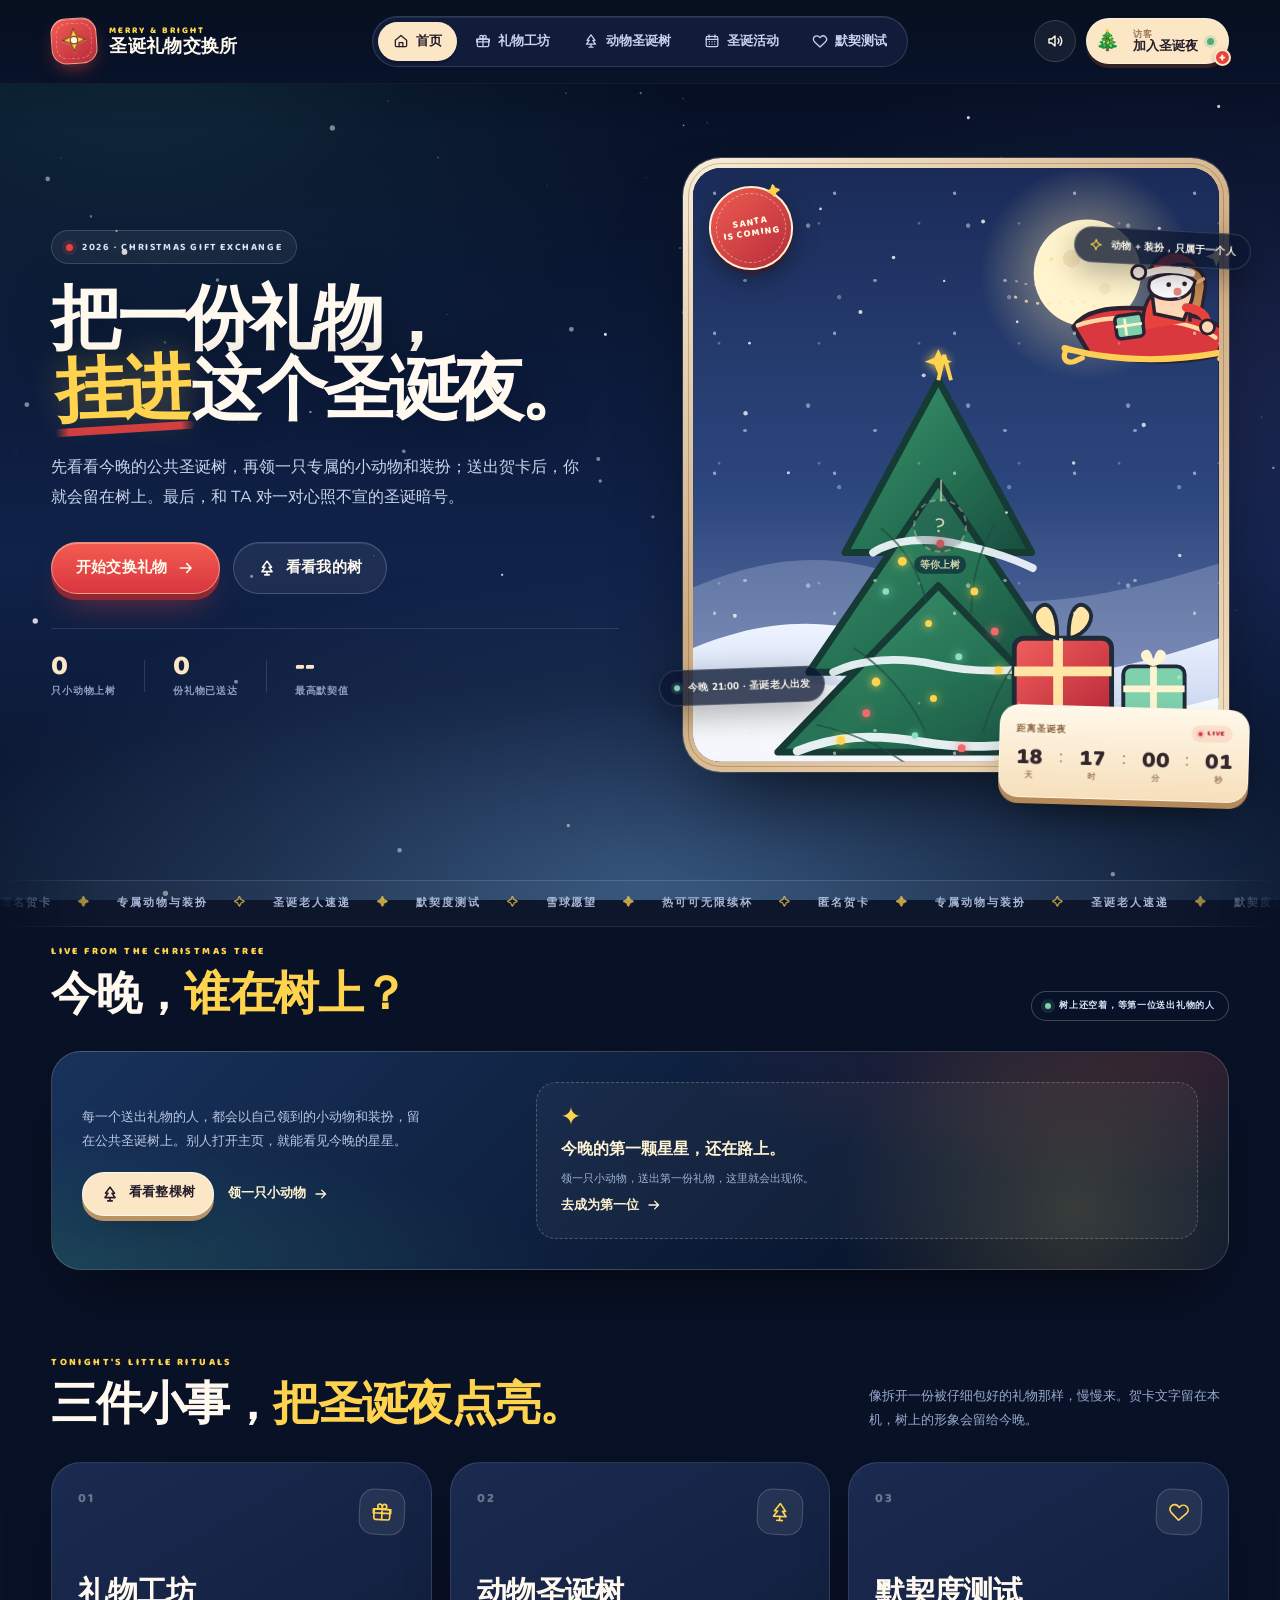
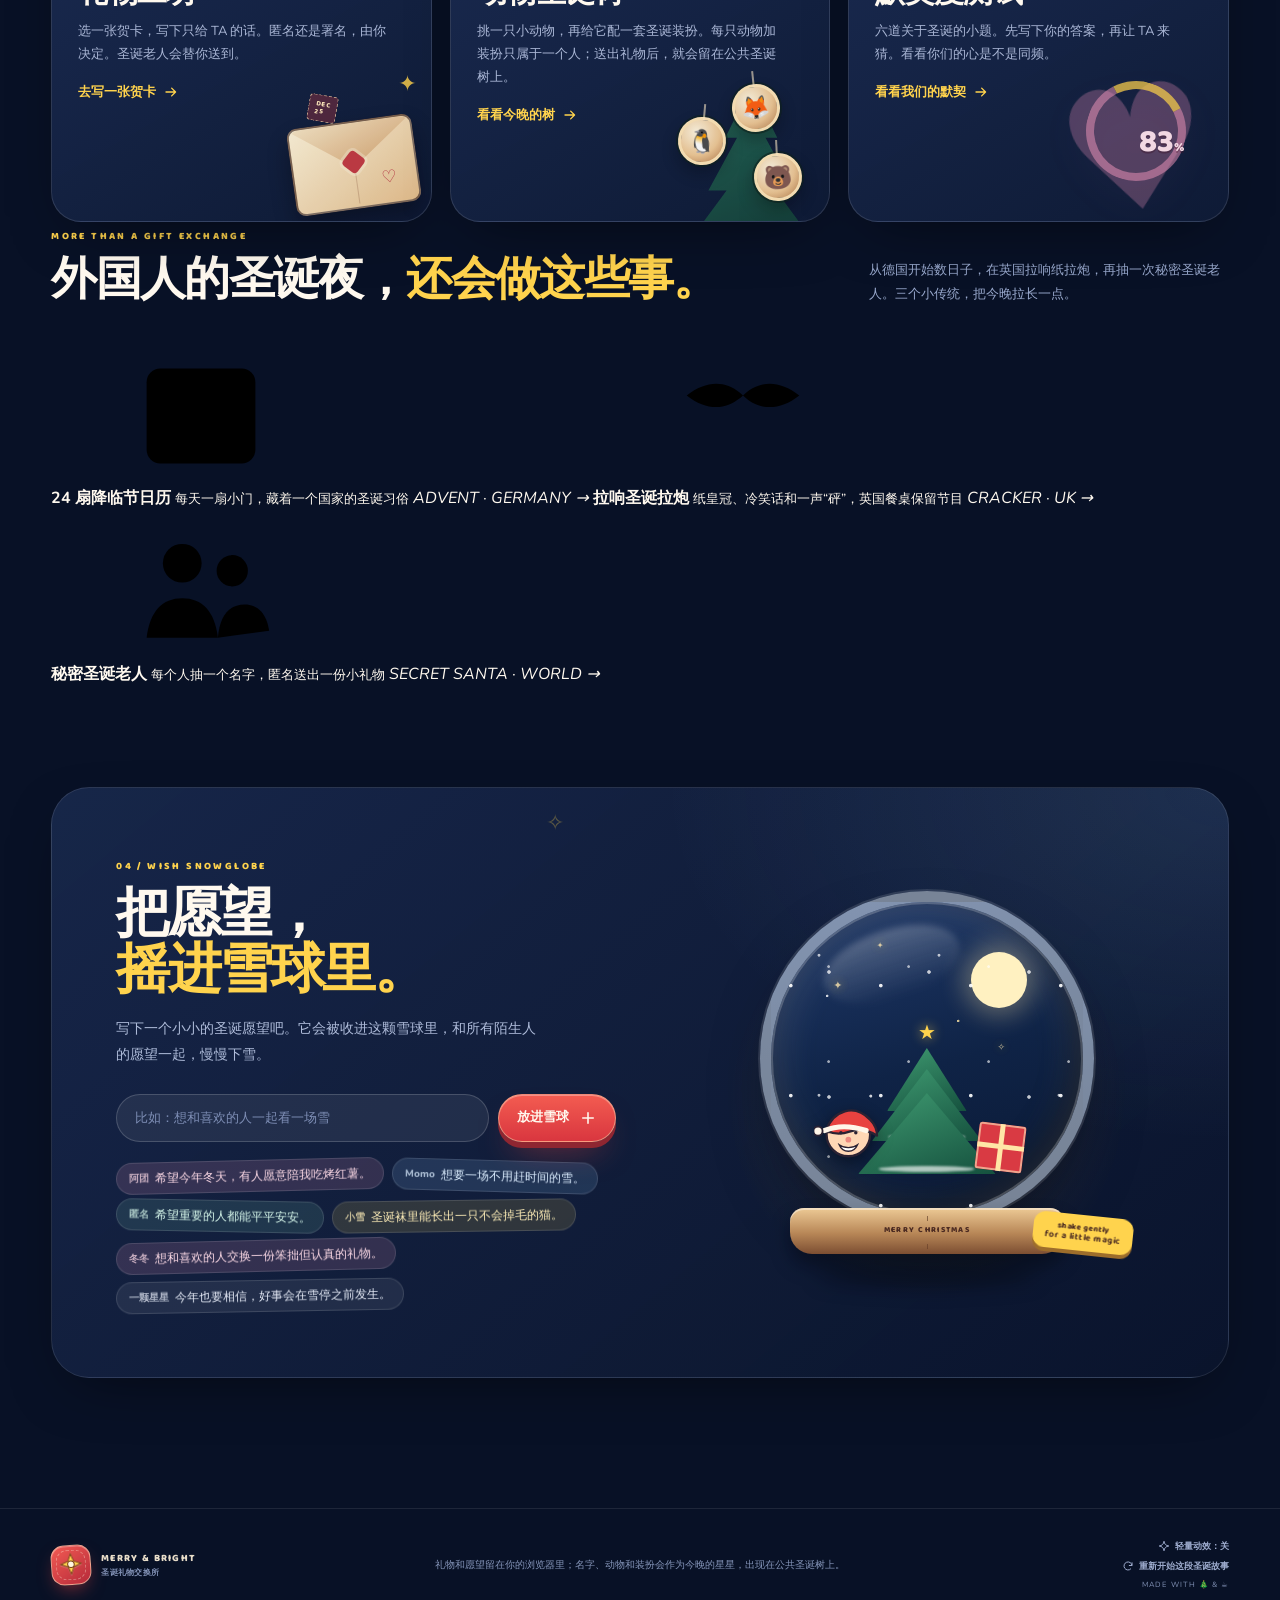
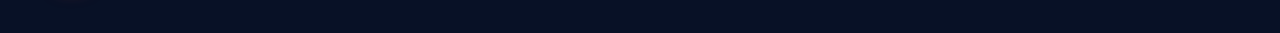
==== commit a0745d27: "Update index.html" ====
--- a/index.html
+++ b/index.html
@@ -43,6 +43,9 @@
     <symbol id="i-mail" viewBox="0 0 24 24"><rect x="2.8" y="5" width="18.4" height="14" rx="2.4"/><path d="m3.4 6.2 8.6 7 8.6-7"/></symbol>
     <symbol id="i-plus" viewBox="0 0 24 24"><path d="M12 5v14M5 12h14"/></symbol>
     <symbol id="i-snow" viewBox="0 0 24 24"><path d="M12 2v20M3.3 7l17.4 10M20.7 7 3.3 17M8.4 4.1 12 7.7l3.6-3.6M8.4 19.9 12 16.3l3.6 3.6M3.1 10.2 8 11.6l-.7 4.9M20.9 10.2 16 11.6l.7 4.9"/></symbol>
+    <symbol id="i-calendar" viewBox="0 0 24 24"><rect x="3.3" y="5.2" width="17.4" height="15.2" rx="2.2"/><path d="M7.6 3v4.1M16.4 3v4.1M3.3 9.4h17.4M8 13h.1M12 13h.1M16 13h.1M8 16.6h.1M12 16.6h.1M16 16.6h.1"/></symbol>
+    <symbol id="i-cracker" viewBox="0 0 24 24"><path d="M3 9.5c3.2-2.5 6.4-2.5 9 0-2.6 2.5-5.8 2.5-9 0ZM21 9.5c-3.2-2.5-6.4-2.5-9 0 2.6 2.5 5.8 2.5 9 0ZM3 9.5l3.2 8.2M21 9.5l-3.2 8.2M6.2 17.7l-2 2.8M17.8 17.7l2 2.8M8.6 12.8l1.4 3M15.4 12.8 14 15.8"/></symbol>
+    <symbol id="i-people" viewBox="0 0 24 24"><circle cx="9" cy="8.2" r="3.1"/><path d="M3.3 20.1c.5-4.2 2.5-6.3 5.7-6.3s5.2 2.1 5.7 6.3Z"/><circle cx="17" cy="9.4" r="2.5"/><path d="M14.7 20.1c.3-3.5 1.8-5.3 4.3-5.3 2.1 0 3.5 1.5 3.9 4.2"/></symbol>
 
     <symbol id="santa-fly" viewBox="0 0 280 210">
       <g>
@@ -113,6 +116,7 @@
         <button class="nav-link is-active" type="button" data-route="home"><svg><use href="#i-home"/></svg><span>首页</span></button>
         <button class="nav-link" type="button" data-route="gifts"><svg><use href="#i-gift"/></svg><span>礼物工坊</span></button>
         <button class="nav-link" type="button" data-route="tree"><svg><use href="#i-tree"/></svg><span>动物圣诞树</span></button>
+        <button class="nav-link" type="button" data-route="activities"><svg><use href="#i-calendar"/></svg><span>圣诞活动</span></button>
         <button class="nav-link" type="button" data-route="quiz"><svg><use href="#i-heart"/></svg><span>默契测试</span></button>
       </nav>
 
@@ -317,6 +321,36 @@
           </div>
         </section>
 
+        <section class="activities-teaser" aria-labelledby="activitiesTeaserTitle">
+          <div class="section-head">
+            <div>
+              <span class="kicker">MORE THAN A GIFT EXCHANGE</span>
+              <h2 id="activitiesTeaserTitle">外国人的圣诞夜，<em>还会做这些事。</em></h2>
+            </div>
+            <p>从德国开始数日子，在英国拉响纸拉炮，再抽一次秘密圣诞老人。三个小传统，把今晚拉长一点。</p>
+          </div>
+          <div class="activities-mini-grid">
+            <button class="activity-mini" type="button" data-route="activities">
+              <span class="activity-mini-icon"><svg><use href="#i-calendar"/></svg></span>
+              <strong>24 扇降临节日历</strong>
+              <small>每天一扇小门，藏着一个国家的圣诞习俗</small>
+              <i>ADVENT · GERMANY →</i>
+            </button>
+            <button class="activity-mini" type="button" data-route="activities">
+              <span class="activity-mini-icon is-red"><svg><use href="#i-cracker"/></svg></span>
+              <strong>拉响圣诞拉炮</strong>
+              <small>纸皇冠、冷笑话和一声“砰”，英国餐桌保留节目</small>
+              <i>CRACKER · UK →</i>
+            </button>
+            <button class="activity-mini" type="button" data-route="activities">
+              <span class="activity-mini-icon is-mint"><svg><use href="#i-people"/></svg></span>
+              <strong>秘密圣诞老人</strong>
+              <small>每个人抽一个名字，匿名送出一份小礼物</small>
+              <i>SECRET SANTA · WORLD →</i>
+            </button>
+          </div>
+        </section>
+
         <section class="wish-section" id="wishes" aria-labelledby="wishTitle">
           <div class="wish-copy">
             <span class="kicker">04 / WISH SNOWGLOBE</span>
@@ -563,6 +597,84 @@
         </div>
       </section>
 
+      <!-- ============================== ACTIVITIES ============================== -->
+      <section class="view view-activities" data-view="activities" aria-labelledby="activitiesTitle">
+        <div class="page-head">
+          <div class="page-head-copy">
+            <span class="kicker">05 / TRADITIONS &amp; PARLOUR GAMES</span>
+            <h1 id="activitiesTitle">外国人的圣诞夜，<br /><em>还会做这些事。</em></h1>
+            <p>降临节日历、圣诞拉炮、秘密圣诞老人——这些不是装饰，是很多家庭每年真的会围在一起玩的环节。挑一个，今晚就试。</p>
+          </div>
+          <div class="page-head-stamp stamp-activities" aria-hidden="true"><span>TRADITIONS</span><b>24</b><i>SMALL RITUALS</i></div>
+        </div>
+
+        <section class="advent-panel" aria-labelledby="adventTitle">
+          <div class="activity-panel-head">
+            <div>
+              <span class="kicker">01 / ADVENT CALENDAR</span>
+              <h2 id="adventTitle">从 12 月 1 日，<em>数到圣诞夜。</em></h2>
+            </div>
+            <div class="advent-tools">
+              <span id="adventProgress">已打开 0 / 24</span>
+              <button class="text-link" type="button" id="resetAdvent"><svg><use href="#i-refresh"/></svg>重新数一遍</button>
+            </div>
+          </div>
+          <p class="activity-lead">这项传统来自 19 世纪的德国：人们用粉笔在门上画线，每天擦掉一格，等圣诞到来。后来才变成印在纸上的小门。这里可以提前偷看，每一扇门后面都是一个国家的真实习俗。</p>
+          <div class="advent-grid" id="adventGrid" role="group" aria-label="二十四扇降临节日历小门"></div>
+          <p class="advent-note">传统上从 12 月 1 日开始，一天开一扇；这里不限制日期，随时可以翻。</p>
+        </section>
+
+        <div class="activity-split">
+          <section class="cracker-panel" aria-labelledby="crackerTitle">
+            <div class="activity-panel-head">
+              <div>
+                <span class="kicker">02 / CHRISTMAS CRACKER</span>
+                <h2 id="crackerTitle">先拉响，<em>再读冷笑话。</em></h2>
+              </div>
+              <span class="mini-badge">UK</span>
+            </div>
+            <p class="activity-lead">英国圣诞大餐上，两个人各拉一端，纸筒“砰”地裂开，里面通常有一顶纸皇冠、一张笑话和一个小礼物。拉炮由伦敦的 Tom Smith 在 1840 年代发明。</p>
+            <div class="cracker-stage" id="crackerStage">
+              <span class="cracker-spark s1">✦</span><span class="cracker-spark s2">✧</span><span class="cracker-spark s3">✦</span>
+              <div class="cracker-visual" id="crackerVisual" aria-hidden="true">
+                <span class="cracker-half left"></span><span class="cracker-half right"></span><span class="cracker-seam"></span>
+              </div>
+              <button class="btn btn-primary btn-small" type="button" id="pullCracker"><span>拉响圣诞拉炮</span><svg><use href="#i-sparkle"/></svg></button>
+            </div>
+            <div class="cracker-reveal" id="crackerReveal" hidden>
+              <span class="cracker-crown" id="crackerCrown">♛</span>
+              <div>
+                <strong id="crackerHeadline">你抽到了一顶纸皇冠</strong>
+                <p id="crackerJoke"></p>
+                <small id="crackerFact"></small>
+              </div>
+            </div>
+          </section>
+
+          <section class="secret-santa-panel" aria-labelledby="secretSantaTitle">
+            <div class="activity-panel-head">
+              <div>
+                <span class="kicker">03 / SECRET SANTA</span>
+                <h2 id="secretSantaTitle">抽一个名字，<em>匿名送一份礼物。</em></h2>
+              </div>
+              <span class="mini-badge">WORLD</span>
+            </div>
+            <p class="activity-lead">在办公室、班级或家庭里很常见：每个人抽到另一个人的名字，悄悄准备一份小礼物；被抽到的人不知道是谁送的。抽签只在这台设备上进行。</p>
+            <form class="secret-santa-form" id="secretSantaForm">
+              <label class="field"><span class="field-label">参与者 <span class="field-note">每行一个，可以写「名字 | 想要的礼物」</span></span>
+                <textarea id="ssNames" rows="4" placeholder="小满 | 想要一本小书&#10;Momo | 喜欢热可可&#10;阿团 | 随便挑"></textarea>
+              </label>
+              <div class="ss-options">
+                <label class="field"><span class="field-label">礼物预算</span><input id="ssBudget" maxlength="20" placeholder="例如：¥50 以内" /></label>
+                <button class="btn btn-ghost btn-small" type="button" id="ssImport"><svg><use href="#i-people"/></svg><span>从圣诞树导入</span></button>
+              </div>
+              <button class="btn btn-primary" type="submit"><span>开始抽签</span><svg><use href="#i-arrow"/></svg></button>
+            </form>
+            <div class="ss-result" id="ssResult" hidden></div>
+          </section>
+        </div>
+      </section>
+
       <!-- ============================== QUIZ ============================== -->
       <section class="view view-quiz" data-view="quiz" aria-labelledby="quizTitle">
         <div class="page-head quiz-page-head">
@@ -597,6 +709,7 @@
       <button class="bottom-link is-active" type="button" data-route="home"><svg><use href="#i-home"/></svg><span>首页</span></button>
       <button class="bottom-link" type="button" data-route="gifts"><svg><use href="#i-gift"/></svg><span>礼物</span></button>
       <button class="bottom-link" type="button" data-route="tree"><svg><use href="#i-tree"/></svg><span>圣诞树</span></button>
+      <button class="bottom-link" type="button" data-route="activities"><svg><use href="#i-calendar"/></svg><span>活动</span></button>
       <button class="bottom-link" type="button" data-route="quiz"><svg><use href="#i-heart"/></svg><span>默契</span></button>
     </nav>
   </div>
--- a/styles.css
+++ b/styles.css
@@ -426,6 +426,7 @@
 }
 
 .profile-chip {
+  position: relative;
   display: flex;
   align-items: center;
   gap: 9px;
@@ -442,6 +443,26 @@
 .profile-chip:hover {
   transform: translateY(-2px);
   box-shadow: 0 6px 0 rgba(95, 50, 36, 0.5);
+}
+
+.profile-chip.is-guest::after {
+  content: "+";
+  position: absolute;
+  right: -3px;
+  bottom: -3px;
+  display: grid;
+  place-items: center;
+  width: 17px;
+  height: 17px;
+  border: 2px solid var(--cream);
+  border-radius: 50%;
+  background: var(--red);
+  color: #fff7e6;
+  font-family: var(--display);
+  font-size: 12px;
+  font-weight: 800;
+  line-height: 1;
+  box-shadow: 0 2px 5px rgba(70, 20, 20, 0.3);
 }
 
 .profile-emoji {
@@ -925,7 +946,7 @@
   line-height: 1;
 }
 
-.scene-animal i {
+.scene-animal > i {
   padding: 1px 6px;
   border-radius: 999px;
   background: rgba(11, 23, 49, 0.72);
@@ -4593,7 +4614,7 @@
   opacity: 0.6;
 }
 
-.onboard-preview i {
+.onboard-preview > i {
   margin-top: 5px;
   padding: 2px 8px;
   border-radius: 999px;
@@ -5335,8 +5356,20 @@
     font-size: 27px;
   }
 
-  .onboard-preview i {
+  .onboard-preview > i {
     display: none;
+  }
+
+  .onboard-preview > .avatar {
+    --avatar-size: 82px;
+    width: var(--avatar-size);
+    height: var(--avatar-size);
+  }
+
+  .onboard-preview > .onboard-preview-ghost {
+    width: 64px;
+    height: 64px;
+    font-size: 28px;
   }
 
   .onboard-tree {
@@ -6085,3 +6118,1020 @@
     display: none;
   }
 }
+/* ============================================================
+   SHARED CHRISTMAS CHARACTERS + PUBLIC TREE
+   ============================================================ */
+
+.avatar {
+  position: relative;
+  display: inline-grid;
+  place-items: center;
+  flex: none;
+  width: var(--avatar-size, 48px);
+  height: var(--avatar-size, 48px);
+  border: max(2px, calc(var(--avatar-size, 48px) * 0.045)) solid rgba(255, 244, 214, 0.92);
+  border-radius: 50%;
+  background:
+    radial-gradient(circle at 34% 27%, rgba(255, 255, 255, 0.95), transparent 38%),
+    radial-gradient(circle at 38% 32%, var(--orb, #efbd8a), var(--orb-dark, #a8673e) 78%);
+  box-shadow:
+    0 0 0 max(1px, calc(var(--avatar-size, 48px) * 0.035)) rgba(8, 22, 42, 0.55),
+    0 calc(var(--avatar-size, 48px) * 0.1) calc(var(--avatar-size, 48px) * 0.2) rgba(0, 0, 0, 0.26),
+    inset 0 calc(var(--avatar-size, 48px) * -0.12) calc(var(--avatar-size, 48px) * 0.2) rgba(40, 20, 10, 0.22);
+  line-height: 1;
+  vertical-align: middle;
+  isolation: isolate;
+}
+
+.avatar-ring {
+  position: absolute;
+  inset: 10%;
+  border-radius: 50%;
+  border: 1px solid rgba(255, 255, 255, 0.3);
+  pointer-events: none;
+}
+
+.avatar-animal {
+  position: relative;
+  z-index: 1;
+  font-size: calc(var(--avatar-size, 48px) * 0.55);
+  line-height: 1;
+  text-shadow: 0 2px 3px rgba(42, 22, 12, 0.22);
+  transform: translateY(4%);
+}
+
+.acc {
+  position: absolute;
+  z-index: 2;
+  pointer-events: none;
+  box-sizing: border-box;
+}
+
+/* Santa hat */
+.acc-santa {
+  left: 15%;
+  top: -22%;
+  width: 70%;
+  height: 48%;
+  border-radius: 58% 58% 18% 18% / 88% 88% 16% 16%;
+  background: linear-gradient(155deg, #f46864, #c62d39 70%);
+  box-shadow: inset -4px -3px 0 rgba(70, 10, 18, 0.16);
+  transform: rotate(-7deg);
+}
+
+.acc-santa::before {
+  content: "";
+  position: absolute;
+  left: -7%;
+  right: -7%;
+  bottom: -12%;
+  height: 30%;
+  border-radius: 999px;
+  background: #fff5e3;
+  box-shadow: 0 2px 3px rgba(80, 40, 25, 0.18);
+}
+
+.acc-santa::after {
+  content: "";
+  position: absolute;
+  right: -5%;
+  top: -20%;
+  width: 30%;
+  aspect-ratio: 1;
+  border-radius: 50%;
+  background: #fff5e3;
+  box-shadow: 0 2px 3px rgba(80, 40, 25, 0.18);
+}
+
+/* Reindeer antlers */
+.acc-antlers {
+  left: 8%;
+  top: -30%;
+  width: 84%;
+  height: 48%;
+}
+
+.acc-antlers b,
+.acc-antlers em {
+  position: absolute;
+  top: 9%;
+  width: 5%;
+  height: 80%;
+  border-radius: 999px;
+  background: #7d4b2c;
+}
+
+.acc-antlers b { left: 24%; transform: rotate(-22deg); }
+.acc-antlers em { right: 24%; transform: rotate(22deg); }
+
+.acc-antlers b::before,
+.acc-antlers b::after,
+.acc-antlers em::before,
+.acc-antlers em::after {
+  content: "";
+  position: absolute;
+  left: 40%;
+  width: 100%;
+  height: 48%;
+  border-radius: inherit;
+  background: inherit;
+  transform-origin: bottom center;
+}
+
+.acc-antlers b::before { top: 8%; transform: rotate(44deg); }
+.acc-antlers b::after { top: 38%; transform: rotate(-34deg); }
+.acc-antlers em::before { top: 8%; transform: rotate(-44deg); }
+.acc-antlers em::after { top: 38%; transform: rotate(34deg); }
+
+.acc-antlers::after {
+  content: "";
+  position: absolute;
+  left: 50%;
+  top: 112%;
+  width: 12%;
+  aspect-ratio: 1;
+  border-radius: 50%;
+  background: #e8423f;
+  transform: translateX(-50%);
+  box-shadow: 0 0 0 1px rgba(80, 20, 20, 0.15);
+}
+
+/* Elf hat */
+.acc-elf {
+  left: 17%;
+  top: -25%;
+  width: 66%;
+  height: 52%;
+  background: linear-gradient(150deg, #4fb787, #1a6b4d 75%);
+  clip-path: polygon(49% 0, 100% 100%, 0 100%);
+  transform: rotate(-10deg);
+  filter: drop-shadow(0 2px 2px rgba(10, 40, 28, 0.24));
+}
+
+.acc-elf::before {
+  content: "";
+  position: absolute;
+  left: 6%;
+  right: 6%;
+  bottom: 0;
+  height: 22%;
+  border-radius: 999px;
+  background: #fff5e3;
+}
+
+.acc-elf::after {
+  content: "";
+  position: absolute;
+  left: 41%;
+  top: -2%;
+  width: 18%;
+  aspect-ratio: 1;
+  border-radius: 50%;
+  background: #ffd34d;
+  box-shadow: 0 0 0 1px rgba(120, 80, 10, 0.18);
+}
+
+/* Beanie */
+.acc-beanie {
+  left: 13%;
+  top: -20%;
+  width: 74%;
+  height: 46%;
+  border-radius: 50% 50% 14% 14% / 78% 78% 16% 16%;
+  background: linear-gradient(155deg, #6b9ed4, #3f6eaa 74%);
+  transform: rotate(-5deg);
+  box-shadow: inset -4px -3px 0 rgba(20, 40, 80, 0.16);
+}
+
+.acc-beanie::before {
+  content: "";
+  position: absolute;
+  left: -7%;
+  right: -7%;
+  bottom: -13%;
+  height: 28%;
+  border-radius: 999px;
+  background: #e9f1fa;
+  box-shadow: 0 2px 3px rgba(30, 50, 90, 0.15);
+}
+
+.acc-beanie::after {
+  content: "";
+  position: absolute;
+  left: 40%;
+  top: -24%;
+  width: 26%;
+  aspect-ratio: 1;
+  border-radius: 50%;
+  background: #e9f1fa;
+  box-shadow: 0 2px 3px rgba(30, 50, 90, 0.15);
+}
+
+/* Scarf */
+.acc-scarf {
+  left: 11%;
+  bottom: -6%;
+  width: 78%;
+  height: 23%;
+  border-radius: 999px;
+  background: repeating-linear-gradient(90deg, #e8423f 0 12%, #fff3dd 12% 24%, #2f8a65 24% 36%);
+  transform: rotate(-4deg);
+  box-shadow: 0 3px 5px rgba(70, 30, 20, 0.18);
+}
+
+.acc-scarf b {
+  position: absolute;
+  right: 4%;
+  top: 58%;
+  width: 18%;
+  height: 190%;
+  border-radius: 4px 4px 8px 8px;
+  background: repeating-linear-gradient(0deg, #e8423f 0 18%, #fff3dd 18% 36%, #2f8a65 36% 54%);
+  transform: rotate(8deg);
+  box-shadow: 0 3px 4px rgba(70, 30, 20, 0.18);
+}
+
+/* Halo */
+.acc-halo {
+  left: 22%;
+  top: -24%;
+  width: 56%;
+  height: 20%;
+  border: max(2px, calc(var(--avatar-size, 48px) * 0.045)) solid #ffd34d;
+  border-radius: 50%;
+  transform: rotate(-5deg);
+  box-shadow: 0 0 10px rgba(255, 211, 77, 0.55);
+  background: transparent;
+}
+
+/* Snowman top hat */
+.acc-snowman {
+  left: 29%;
+  top: -25%;
+  width: 42%;
+  height: 34%;
+  border-radius: 5px 5px 2px 2px;
+  background: #1e2737;
+  transform: rotate(-5deg);
+  box-shadow: inset -3px 0 0 rgba(255, 255, 255, 0.08);
+}
+
+.acc-snowman::before {
+  content: "";
+  position: absolute;
+  left: -22%;
+  right: -22%;
+  bottom: -14%;
+  height: 24%;
+  border-radius: 999px;
+  background: #1e2737;
+}
+
+.acc-snowman b {
+  position: absolute;
+  left: 0;
+  right: 0;
+  bottom: 17%;
+  height: 18%;
+  background: #e8423f;
+}
+
+/* Crown */
+.acc-crown {
+  left: 20%;
+  top: -24%;
+  width: 60%;
+  height: 34%;
+  background: linear-gradient(160deg, #ffe68a, #e8b73e 74%);
+  clip-path: polygon(0 100%, 0 20%, 20% 54%, 34% 0, 50% 46%, 66% 0, 80% 54%, 100% 20%, 100% 100%);
+  filter: drop-shadow(0 2px 2px rgba(100, 60, 10, 0.2));
+}
+
+.acc-crown b {
+  position: absolute;
+  left: 47%;
+  top: 56%;
+  width: 9%;
+  aspect-ratio: 1;
+  border-radius: 50%;
+  background: #e8423f;
+  box-shadow: 0 0 0 1px rgba(100, 40, 20, 0.18);
+}
+
+/* Profile + scene + own animal avatars */
+.profile-emoji {
+  width: 32px;
+  height: 32px;
+  border: 0;
+  background: transparent;
+  overflow: visible;
+}
+
+.profile-emoji .avatar {
+  --avatar-size: 30px;
+}
+
+.scene-animal {
+  padding: 0;
+  border: 0;
+  background: transparent;
+  color: inherit;
+  font: inherit;
+  cursor: pointer;
+}
+
+.scene-animal > .scene-avatar {
+  display: grid;
+  place-items: center;
+  width: auto;
+  height: auto;
+  border: 0;
+  background: transparent;
+  box-shadow: none;
+  font-size: inherit;
+}
+
+.scene-animal .avatar {
+  --avatar-size: clamp(46px, 4.2vw, 58px);
+  width: var(--avatar-size);
+  height: var(--avatar-size);
+}
+
+.scene-animal.is-empty {
+  pointer-events: none;
+  opacity: 0.78;
+}
+
+.scene-ghost {
+  display: grid;
+  place-items: center;
+  width: clamp(46px, 4.2vw, 58px);
+  height: clamp(46px, 4.2vw, 58px);
+  border: 2px dashed rgba(255, 236, 195, 0.45);
+  border-radius: 50%;
+  background: rgba(8, 20, 42, 0.25);
+  color: #ffe9c2;
+  font-family: var(--display);
+  font-size: 22px;
+  line-height: 1;
+}
+
+.my-animal-orb {
+  width: auto;
+  height: auto;
+  border: 0;
+  border-radius: 0;
+  background: transparent;
+  box-shadow: none;
+  font-size: inherit;
+}
+
+.my-animal-orb .avatar {
+  --avatar-size: 84px;
+  width: var(--avatar-size);
+  height: var(--avatar-size);
+}
+
+.my-animal-orb::before {
+  height: 17px;
+}
+
+.my-animal-ghost {
+  display: grid;
+  place-items: center;
+  width: 84px;
+  height: 84px;
+  border: 2px dashed #d5b78d;
+  border-radius: 50%;
+  background: #fff7e7;
+  color: #b28a5e;
+  font-family: var(--display);
+  font-size: 36px;
+  line-height: 1;
+}
+
+.my-animal-outfit {
+  display: inline-block;
+  margin-top: 7px;
+  padding: 2px 8px;
+  border-radius: 999px;
+  background: #f3e0c2;
+  color: #8a5c3a;
+  font-family: var(--display);
+  font-size: 8px;
+  font-weight: 800;
+  letter-spacing: 0.08em;
+}
+
+.my-animal-action {
+  margin-top: 14px;
+  width: 100%;
+}
+
+.tree-rules {
+  display: flex;
+  flex-direction: column;
+  gap: 10px;
+  margin: 16px 0 0;
+  padding: 0;
+  list-style: none;
+}
+
+.tree-rules li {
+  display: flex;
+  align-items: flex-start;
+  gap: 9px;
+  color: #7d6048;
+  font-size: 10.5px;
+  line-height: 1.6;
+}
+
+.tree-rules b {
+  flex: none;
+  color: #c98d42;
+  font-family: var(--display);
+  font-size: 10px;
+  letter-spacing: 0.05em;
+}
+
+.tree-rules span {
+  flex: 1;
+}
+
+/* Ornament avatars replace the old emoji-only bauble */
+.ornament-avatar {
+  position: relative;
+  display: grid;
+  place-items: center;
+  transition: transform 0.25s var(--ease-spring), filter 0.25s;
+}
+
+.ornament-avatar .avatar {
+  width: clamp(42px, 9.4cqw, 62px) !important;
+  height: clamp(42px, 9.4cqw, 62px) !important;
+  border-width: clamp(2px, 0.42cqw, 3px);
+}
+
+.ornament-avatar .avatar-animal {
+  font-size: clamp(23px, 5.3cqw, 35px);
+}
+
+.ornament:hover .ornament-avatar {
+  transform: scale(1.11) rotate(-3deg);
+}
+
+.ornament.is-me .ornament-avatar .avatar {
+  border-color: #ffd34d;
+  box-shadow: 0 0 0 3px rgba(255, 211, 77, 0.4), 0 7px 15px rgba(0, 0, 0, 0.35);
+}
+
+.ornament.is-new .ornament-avatar {
+  animation: newOrnament 1.2s var(--ease-spring);
+}
+
+.ornament-modal-head {
+  display: flex;
+  align-items: center;
+  gap: 16px;
+  margin: 10px 0 16px;
+}
+
+.ornament-modal-avatar {
+  flex: none;
+}
+
+.ornament-modal-avatar .avatar {
+  --avatar-size: 92px;
+  width: var(--avatar-size);
+  height: var(--avatar-size);
+}
+
+.ornament-modal-head h3 {
+  margin: 0 0 4px;
+}
+
+.ornament-modal-head p {
+  margin: 0;
+}
+
+.ornament-modal-head small {
+  display: block;
+  margin-top: 4px;
+  color: #9a7255;
+  font-size: 9px;
+  font-weight: 700;
+  letter-spacing: 0.06em;
+}
+
+/* Home public-tree board */
+.home-tree-section {
+  padding: 10px 0 0;
+}
+
+.home-tree-head {
+  align-items: flex-end;
+}
+
+.home-tree-live {
+  display: inline-flex;
+  align-items: center;
+  gap: 8px;
+  padding: 7px 13px;
+  border: 1px solid rgba(255, 236, 202, 0.24);
+  border-radius: 999px;
+  background: rgba(8, 20, 42, 0.55);
+  color: #d9e3f6;
+  font-family: var(--display);
+  font-size: 9px;
+  font-weight: 800;
+  letter-spacing: 0.08em;
+}
+
+.home-tree-board {
+  position: relative;
+  display: grid;
+  grid-template-columns: minmax(0, 0.78fr) minmax(0, 1.22fr);
+  gap: 30px;
+  padding: 30px;
+  overflow: hidden;
+  border: 1px solid rgba(255, 236, 202, 0.18);
+  border-radius: 30px;
+  background:
+    radial-gradient(80% 120% at 96% 0%, rgba(232, 66, 63, 0.16), transparent 52%),
+    radial-gradient(70% 100% at 0% 100%, rgba(47, 138, 101, 0.25), transparent 60%),
+    linear-gradient(135deg, #18325b, #08152d 78%);
+  box-shadow: 0 30px 70px -30px rgba(0, 0, 0, 0.75);
+}
+
+.home-tree-board::before {
+  content: "";
+  position: absolute;
+  right: -8%;
+  top: -42%;
+  width: 42%;
+  aspect-ratio: 1;
+  border-radius: 50%;
+  background: radial-gradient(circle, rgba(255, 211, 77, 0.16), transparent 68%);
+  pointer-events: none;
+}
+
+.home-tree-copy {
+  position: relative;
+  z-index: 1;
+  align-self: center;
+}
+
+.home-tree-copy p {
+  max-width: 340px;
+  margin: 0;
+  color: #b9c8e4;
+  font-size: 12.5px;
+  line-height: 1.85;
+}
+
+.home-tree-actions {
+  display: flex;
+  flex-wrap: wrap;
+  align-items: center;
+  gap: 14px;
+  margin-top: 20px;
+}
+
+.home-tree-people {
+  position: relative;
+  z-index: 1;
+  min-width: 0;
+}
+
+.home-tree-people-grid {
+  display: grid;
+  grid-template-columns: repeat(auto-fill, minmax(92px, 1fr));
+  gap: 10px;
+}
+
+.home-person {
+  display: flex;
+  flex-direction: column;
+  align-items: center;
+  gap: 5px;
+  padding: 10px 6px 9px;
+  border: 1px solid rgba(255, 240, 211, 0.16);
+  border-radius: 18px;
+  background: rgba(255, 255, 255, 0.055);
+  color: #f5f0e4;
+  text-align: center;
+  transition: transform 0.2s, background 0.2s, border-color 0.2s;
+}
+
+.home-person:hover {
+  transform: translateY(-3px);
+  border-color: rgba(255, 211, 77, 0.48);
+  background: rgba(255, 255, 255, 0.09);
+}
+
+.home-person .avatar {
+  --avatar-size: 54px;
+  width: var(--avatar-size);
+  height: var(--avatar-size);
+}
+
+.home-person strong {
+  max-width: 100%;
+  overflow: hidden;
+  color: #fff5df;
+  font-family: var(--display);
+  font-size: 11px;
+  font-weight: 800;
+  text-overflow: ellipsis;
+  white-space: nowrap;
+}
+
+.home-person small {
+  color: #9fb3d4;
+  font-size: 8px;
+  font-weight: 700;
+  letter-spacing: 0.04em;
+}
+
+.home-tree-more {
+  display: inline-flex;
+  align-items: center;
+  gap: 6px;
+  margin-top: 12px;
+  color: #ffe6a6;
+  font-family: var(--display);
+  font-size: 9px;
+  font-weight: 800;
+  letter-spacing: 0.08em;
+}
+
+.home-tree-empty {
+  display: flex;
+  flex-direction: column;
+  align-items: flex-start;
+  gap: 7px;
+  padding: 22px 24px;
+  border: 1px dashed rgba(255, 236, 202, 0.24);
+  border-radius: 20px;
+  background: rgba(255, 255, 255, 0.04);
+}
+
+.home-tree-empty-mark {
+  color: #ffd34d;
+  font-size: 25px;
+  line-height: 1;
+}
+
+.home-tree-empty strong {
+  color: #fff3d2;
+  font-family: var(--display);
+  font-size: 16px;
+  font-weight: 800;
+}
+
+.home-tree-empty small {
+  max-width: 300px;
+  color: #9fb3d4;
+  font-size: 10.5px;
+  line-height: 1.7;
+}
+
+/* Onboarding additions */
+.onboarding-close {
+  position: absolute;
+  z-index: 30;
+  right: 18px;
+  top: 18px;
+  display: grid;
+  place-items: center;
+  width: 34px;
+  height: 34px;
+  border: 1px solid rgba(255, 255, 255, 0.25);
+  border-radius: 50%;
+  background: rgba(8, 20, 40, 0.38);
+  color: #fff4de;
+  transition: background 0.2s, transform 0.2s;
+}
+
+.onboarding-close:hover {
+  background: rgba(8, 20, 40, 0.65);
+  transform: rotate(8deg);
+}
+
+.onboarding-close svg {
+  width: 15px;
+  height: 15px;
+  fill: none;
+  stroke: currentColor;
+  stroke-width: 2.4;
+  stroke-linecap: round;
+}
+
+.field-hint {
+  display: block;
+  margin-top: 5px;
+  color: #aa8665;
+  font-size: 9px;
+  font-weight: 700;
+  line-height: 1.4;
+}
+
+.field-hint.is-bad {
+  color: #b4383f;
+}
+
+.field-hint.is-ok {
+  color: #2f8a65;
+}
+
+.onboard-preview > .avatar {
+  --avatar-size: 112px;
+  width: var(--avatar-size);
+  height: var(--avatar-size);
+  border: 3px solid #ffe6b8;
+  background:
+    radial-gradient(circle at 34% 27%, rgba(255, 255, 255, 0.95), transparent 38%),
+    radial-gradient(circle at 38% 32%, var(--orb, #efbd8a), var(--orb-dark, #a8673e) 78%);
+  box-shadow: 0 0 0 4px rgba(20, 41, 78, 0.55), 0 10px 20px rgba(0, 0, 0, 0.4);
+  font-size: inherit;
+}
+
+.onboard-preview .avatar {
+  --avatar-size: 112px;
+  width: var(--avatar-size);
+  height: var(--avatar-size);
+  animation: avatarBob 5s ease-in-out infinite;
+}
+
+@keyframes avatarBob {
+  0%, 100% { transform: translateY(0) rotate(-1deg); }
+  50% { transform: translateY(-5px) rotate(1deg); }
+}
+
+.onboard-preview > .onboard-preview-ghost {
+  display: grid;
+  place-items: center;
+  width: 88px;
+  height: 88px;
+  border: 2px dashed rgba(255, 235, 196, 0.58);
+  border-radius: 50%;
+  background: rgba(8, 20, 40, 0.32);
+  box-shadow: 0 0 0 4px rgba(20, 41, 78, 0.35);
+  color: #ffe9c2;
+  font-family: var(--display);
+  font-size: 38px;
+  line-height: 1;
+}
+
+.onboard-back {
+  color: #7a5338 !important;
+  border-color: #d8bb93 !important;
+  background: #fffaf0 !important;
+  box-shadow: none !important;
+}
+
+.onboard-back:hover {
+  background: #fff4e2 !important;
+}
+
+#outfitClaimInfo,
+#animalClaimInfo {
+  color: #8f6a4c;
+}
+
+.outfit-picker {
+  display: grid;
+  grid-template-columns: repeat(4, minmax(0, 1fr));
+  gap: 8px;
+  margin-top: 10px;
+}
+
+.outfit-choice {
+  position: relative;
+  display: flex;
+  flex-direction: column;
+  align-items: center;
+  gap: 4px;
+  padding: 9px 5px 8px;
+  border: 1.5px solid #ecd5b2;
+  border-radius: 16px;
+  background: #fffaf0;
+  color: #4a3328;
+  transition: transform 0.18s, border-color 0.18s, box-shadow 0.18s, background 0.18s;
+}
+
+.outfit-choice:hover:not(:disabled) {
+  transform: translateY(-2px);
+  border-color: #d8ae72;
+}
+
+.outfit-choice.is-selected {
+  border-color: #c63c43;
+  background: #fff1e4;
+  box-shadow: 0 0 0 3px rgba(198, 60, 67, 0.12);
+}
+
+.outfit-choice.is-taken {
+  opacity: 0.48;
+  filter: grayscale(0.55);
+  cursor: not-allowed;
+}
+
+.outfit-choice-art .avatar {
+  --avatar-size: 54px;
+  width: var(--avatar-size);
+  height: var(--avatar-size);
+}
+
+.outfit-choice-name {
+  font-family: var(--display);
+  font-size: 9px;
+  font-weight: 800;
+  line-height: 1.2;
+  text-align: center;
+}
+
+.outfit-choice small {
+  color: #a37d5a;
+  font-size: 7.5px;
+  font-weight: 700;
+  letter-spacing: 0.04em;
+}
+
+.outfit-choice.is-taken small {
+  color: #a75b58;
+}
+
+.onboard-selected {
+  display: flex;
+  align-items: center;
+  gap: 11px;
+  margin-top: 12px;
+  padding: 9px 12px;
+  border: 1px solid #ead2ae;
+  border-radius: 16px;
+  background: #fffaf0;
+}
+
+.onboard-selected > span:first-child {
+  flex: none;
+}
+
+.onboard-selected .avatar {
+  --avatar-size: 52px;
+  width: var(--avatar-size);
+  height: var(--avatar-size);
+}
+
+.onboard-selected strong {
+  display: block;
+  color: #3b2a24;
+  font-family: var(--display);
+  font-size: 12px;
+  font-weight: 800;
+}
+
+.onboard-selected small {
+  display: block;
+  margin-top: 2px;
+  color: #9b7758;
+  font-size: 9px;
+  line-height: 1.3;
+}
+
+.onboard-foot {
+  display: flex;
+  align-items: center;
+  gap: 9px;
+}
+
+.onboard-foot .btn {
+  flex: 1;
+}
+
+.onboard-foot .onboard-back {
+  flex: 0 0 auto;
+  min-width: 84px;
+  padding-inline: 16px;
+}
+
+.onboard-skip {
+  display: block;
+  margin: 10px auto 0;
+  color: #9a7a5a;
+  font-size: 9px;
+  font-weight: 700;
+  letter-spacing: 0.04em;
+  text-decoration: underline;
+  text-underline-offset: 3px;
+}
+
+.onboard-skip:hover {
+  color: #6c4d37;
+}
+
+@media (max-width: 900px) {
+  .home-tree-board {
+    grid-template-columns: 1fr;
+    gap: 22px;
+    padding: 24px;
+  }
+
+  .home-tree-copy p {
+    max-width: none;
+  }
+
+  .home-tree-people-grid {
+    grid-template-columns: repeat(auto-fill, minmax(82px, 1fr));
+  }
+}
+
+@media (max-width: 720px) {
+  .home-tree-section {
+    padding-top: 4px;
+  }
+
+  .home-tree-head {
+    display: block;
+  }
+
+  .home-tree-live {
+    margin-top: 10px;
+  }
+
+  .home-tree-board {
+    padding: 20px;
+    border-radius: 24px;
+  }
+
+  .home-tree-people-grid {
+    grid-template-columns: repeat(3, minmax(0, 1fr));
+  }
+
+  .home-person {
+    padding: 9px 4px 8px;
+  }
+
+  .home-person .avatar {
+    --avatar-size: 48px;
+    width: var(--avatar-size);
+    height: var(--avatar-size);
+  }
+
+  .home-tree-actions {
+    gap: 10px;
+  }
+
+  .outfit-picker {
+    grid-template-columns: repeat(4, minmax(0, 1fr));
+    gap: 6px;
+  }
+
+  .outfit-choice {
+    padding: 7px 3px 6px;
+    border-radius: 13px;
+  }
+
+  .outfit-choice-art .avatar {
+    --avatar-size: 44px;
+    width: var(--avatar-size);
+    height: var(--avatar-size);
+  }
+
+  .outfit-choice-name {
+    font-size: 8px;
+  }
+
+  .outfit-choice small {
+    font-size: 6.5px;
+  }
+
+  .onboarding-close {
+    right: 12px;
+    top: 12px;
+  }
+
+  .onboard-preview > .avatar {
+    --avatar-size: 82px;
+    width: var(--avatar-size);
+    height: var(--avatar-size);
+  }
+
+  .onboard-preview > .onboard-preview-ghost {
+    width: 66px;
+    height: 66px;
+    font-size: 28px;
+  }
+
+  .my-animal-orb .avatar {
+    --avatar-size: 72px;
+    width: var(--avatar-size);
+    height: var(--avatar-size);
+  }
+
+  .ornament-avatar .avatar {
+    width: clamp(38px, 10.6cqw, 54px) !important;
+    height: clamp(38px, 10.6cqw, 54px) !important;
+  }
+}
+
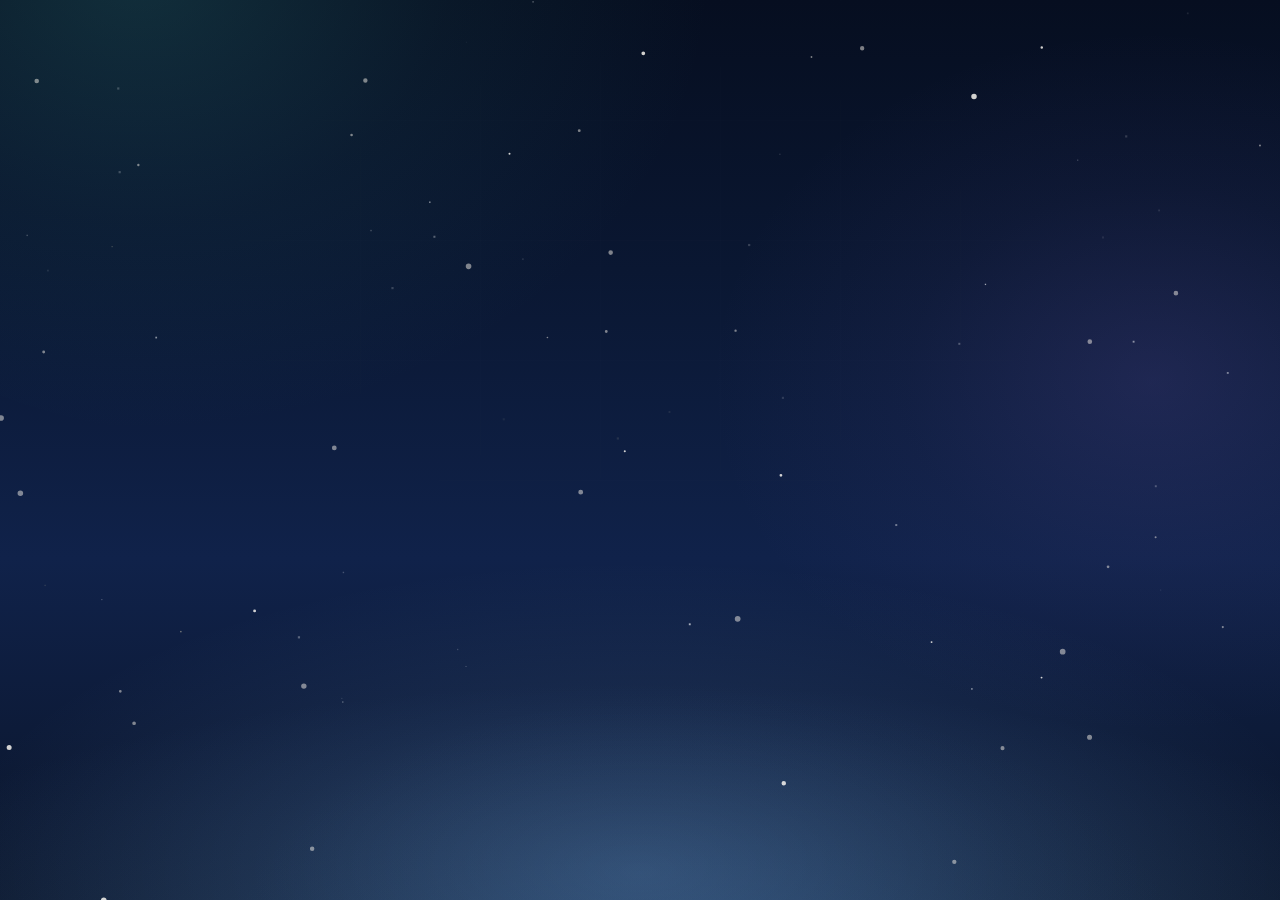
==== commit 721271c5: "Update index.html" ====
--- a/index.html
+++ b/index.html
@@ -46,6 +46,7 @@
     <symbol id="i-calendar" viewBox="0 0 24 24"><rect x="3.3" y="5.2" width="17.4" height="15.2" rx="2.2"/><path d="M7.6 3v4.1M16.4 3v4.1M3.3 9.4h17.4M8 13h.1M12 13h.1M16 13h.1M8 16.6h.1M12 16.6h.1M16 16.6h.1"/></symbol>
     <symbol id="i-cracker" viewBox="0 0 24 24"><path d="M3 9.5c3.2-2.5 6.4-2.5 9 0-2.6 2.5-5.8 2.5-9 0ZM21 9.5c-3.2-2.5-6.4-2.5-9 0 2.6 2.5 5.8 2.5 9 0ZM3 9.5l3.2 8.2M21 9.5l-3.2 8.2M6.2 17.7l-2 2.8M17.8 17.7l2 2.8M8.6 12.8l1.4 3M15.4 12.8 14 15.8"/></symbol>
     <symbol id="i-people" viewBox="0 0 24 24"><circle cx="9" cy="8.2" r="3.1"/><path d="M3.3 20.1c.5-4.2 2.5-6.3 5.7-6.3s5.2 2.1 5.7 6.3Z"/><circle cx="17" cy="9.4" r="2.5"/><path d="M14.7 20.1c.3-3.5 1.8-5.3 4.3-5.3 2.1 0 3.5 1.5 3.9 4.2"/></symbol>
+    <symbol id="i-lock" viewBox="0 0 24 24"><rect x="5" y="10.4" width="14" height="10.2" rx="2.2"/><path d="M8.2 10.4V7.8a3.8 3.8 0 0 1 7.6 0v2.6M12 14.4v2.2"/></symbol>
 
     <symbol id="santa-fly" viewBox="0 0 280 210">
       <g>
@@ -324,10 +325,10 @@
         <section class="activities-teaser" aria-labelledby="activitiesTeaserTitle">
           <div class="section-head">
             <div>
-              <span class="kicker">MORE THAN A GIFT EXCHANGE</span>
-              <h2 id="activitiesTeaserTitle">外国人的圣诞夜，<em>还会做这些事。</em></h2>
-            </div>
-            <p>从德国开始数日子，在英国拉响纸拉炮，再抽一次秘密圣诞老人。三个小传统，把今晚拉长一点。</p>
+              <span class="kicker">LITTLE TRADITIONS</span>
+              <h2 id="activitiesTeaserTitle">圣诞夜，<em>还有一些小传统。</em></h2>
+            </div>
+            <p>数日子、拉纸炮、抽名字，都是能让今晚慢下来的小事。</p>
           </div>
           <div class="activities-mini-grid">
             <button class="activity-mini" type="button" data-route="activities">
@@ -601,9 +602,9 @@
       <section class="view view-activities" data-view="activities" aria-labelledby="activitiesTitle">
         <div class="page-head">
           <div class="page-head-copy">
-            <span class="kicker">05 / TRADITIONS &amp; PARLOUR GAMES</span>
-            <h1 id="activitiesTitle">外国人的圣诞夜，<br /><em>还会做这些事。</em></h1>
-            <p>降临节日历、圣诞拉炮、秘密圣诞老人——这些不是装饰，是很多家庭每年真的会围在一起玩的环节。挑一个，今晚就试。</p>
+            <span class="kicker">05 / LITTLE CHRISTMAS TRADITIONS</span>
+            <h1 id="activitiesTitle">圣诞夜，<br /><em>还有一些小传统。</em></h1>
+            <p>数日子、拉纸炮、抽名字——几个适合在圣诞夜和家人朋友一起试的小传统。</p>
           </div>
           <div class="page-head-stamp stamp-activities" aria-hidden="true"><span>TRADITIONS</span><b>24</b><i>SMALL RITUALS</i></div>
         </div>
@@ -612,16 +613,15 @@
           <div class="activity-panel-head">
             <div>
               <span class="kicker">01 / ADVENT CALENDAR</span>
-              <h2 id="adventTitle">从 12 月 1 日，<em>数到圣诞夜。</em></h2>
+              <h2 id="adventTitle">一天一扇，<em>慢慢数到圣诞夜。</em></h2>
             </div>
             <div class="advent-tools">
               <span id="adventProgress">已打开 0 / 24</span>
-              <button class="text-link" type="button" id="resetAdvent"><svg><use href="#i-refresh"/></svg>重新数一遍</button>
-            </div>
-          </div>
-          <p class="activity-lead">这项传统来自 19 世纪的德国：人们用粉笔在门上画线，每天擦掉一格，等圣诞到来。后来才变成印在纸上的小门。这里可以提前偷看，每一扇门后面都是一个国家的真实习俗。</p>
+            </div>
+          </div>
+          <p class="activity-lead">这项传统来自 19 世纪的德国：人们用粉笔在门上画线，每天擦掉一格，等圣诞到来。这里的日历也一样——从 12 月 1 日起每天自动解锁一扇，不能提前打开；打开后就会一直亮着。</p>
           <div class="advent-grid" id="adventGrid" role="group" aria-label="二十四扇降临节日历小门"></div>
-          <p class="advent-note">传统上从 12 月 1 日开始，一天开一扇；这里不限制日期，随时可以翻。</p>
+          <p class="advent-note" id="adventUnlockNote">正在计算下一扇门的解锁时间…</p>
         </section>
 
         <div class="activity-split">
@@ -655,21 +655,27 @@
             <div class="activity-panel-head">
               <div>
                 <span class="kicker">03 / SECRET SANTA</span>
-                <h2 id="secretSantaTitle">抽一个名字，<em>匿名送一份礼物。</em></h2>
+                <h2 id="secretSantaTitle">抽一个名字，<em>悄悄准备礼物。</em></h2>
               </div>
               <span class="mini-badge">WORLD</span>
             </div>
-            <p class="activity-lead">在办公室、班级或家庭里很常见：每个人抽到另一个人的名字，悄悄准备一份小礼物；被抽到的人不知道是谁送的。抽签只在这台设备上进行。</p>
+            <p class="activity-lead">在办公室、班级或家庭里很常见：每个人抽到另一个人的名字，悄悄准备一份小礼物；被抽到的人不知道是谁送的。抽名字只在这台设备上进行。</p>
+            <div class="ss-howto" aria-hidden="true">
+              <span><b>01</b>列入名单</span>
+              <span><b>02</b>抽一个名字</span>
+              <span><b>03</b>按预算准备礼物</span>
+            </div>
             <form class="secret-santa-form" id="secretSantaForm">
               <label class="field"><span class="field-label">参与者 <span class="field-note">每行一个，可以写「名字 | 想要的礼物」</span></span>
                 <textarea id="ssNames" rows="4" placeholder="小满 | 想要一本小书&#10;Momo | 喜欢热可可&#10;阿团 | 随便挑"></textarea>
               </label>
               <div class="ss-options">
-                <label class="field"><span class="field-label">礼物预算</span><input id="ssBudget" maxlength="20" placeholder="例如：¥50 以内" /></label>
+                <label class="field"><span class="field-label">礼物预算（可选）</span><input id="ssBudget" maxlength="20" placeholder="例如：¥50 以内 / 不设限" /></label>
                 <button class="btn btn-ghost btn-small" type="button" id="ssImport"><svg><use href="#i-people"/></svg><span>从圣诞树导入</span></button>
               </div>
-              <button class="btn btn-primary" type="submit"><span>开始抽签</span><svg><use href="#i-arrow"/></svg></button>
+              <button class="btn btn-primary" type="submit"><span>开始抽名字</span><svg><use href="#i-arrow"/></svg></button>
             </form>
+            <p class="ss-payment-note">这里只负责分配名字，不收款。礼物由每个人自己准备和付款；如果你们要统一采购或 AA，建议在群收款里完成。</p>
             <div class="ss-result" id="ssResult" hidden></div>
           </section>
         </div>
--- a/styles.css
+++ b/styles.css
@@ -7135,3 +7135,797 @@
   }
 }
 
+/* ============================================================
+   CHRISTMAS TRADITIONS & PARLOUR GAMES
+   ============================================================ */
+
+.activities-teaser {
+  padding-top: 78px;
+}
+
+.activities-mini-grid {
+  display: grid;
+  grid-template-columns: repeat(3, minmax(0, 1fr));
+  gap: 14px;
+}
+
+.activity-mini {
+  position: relative;
+  display: flex;
+  flex-direction: column;
+  align-items: flex-start;
+  gap: 7px;
+  min-height: 168px;
+  padding: 20px;
+  overflow: hidden;
+  border: 1px solid rgba(255, 255, 255, 0.12);
+  border-radius: 24px;
+  background:
+    radial-gradient(80% 100% at 100% 0%, rgba(255, 211, 77, 0.1), transparent 60%),
+    linear-gradient(150deg, rgba(29, 46, 86, 0.9), rgba(12, 24, 49, 0.95));
+  color: #f7f0e4;
+  text-align: left;
+  transition: transform 0.25s, border-color 0.25s, box-shadow 0.25s;
+}
+
+.activity-mini:hover {
+  transform: translateY(-5px);
+  border-color: rgba(255, 211, 77, 0.36);
+  box-shadow: 0 24px 50px -30px rgba(0, 0, 0, 0.8);
+}
+
+.activity-mini-icon {
+  display: grid;
+  place-items: center;
+  width: 38px;
+  height: 38px;
+  border: 1px solid rgba(255, 211, 77, 0.4);
+  border-radius: 12px;
+  background: rgba(255, 211, 77, 0.12);
+  color: #ffd775;
+}
+
+.activity-mini-icon.is-red {
+  border-color: rgba(232, 66, 63, 0.4);
+  background: rgba(232, 66, 63, 0.14);
+  color: #ffb1a7;
+}
+
+.activity-mini-icon.is-mint {
+  border-color: rgba(127, 209, 174, 0.36);
+  background: rgba(127, 209, 174, 0.12);
+  color: #a9e6ce;
+}
+
+.activity-mini-icon svg {
+  width: 20px;
+  height: 20px;
+  fill: none;
+  stroke: currentColor;
+  stroke-width: 1.8;
+  stroke-linecap: round;
+  stroke-linejoin: round;
+}
+
+.activity-mini strong {
+  color: #fff3d6;
+  font-family: var(--display);
+  font-size: 18px;
+  font-weight: 800;
+  line-height: 1.2;
+}
+
+.activity-mini small {
+  color: #a9bbd6;
+  font-size: 10px;
+  line-height: 1.65;
+}
+
+.activity-mini i {
+  margin-top: auto;
+  padding-top: 10px;
+  color: #e9b95e;
+  font-family: var(--display);
+  font-size: 7.5px;
+  font-style: normal;
+  font-weight: 700;
+  letter-spacing: 0.12em;
+}
+
+.view-activities .page-head {
+  margin-bottom: 30px;
+}
+
+.stamp-activities b {
+  color: var(--gold);
+}
+
+.advent-panel {
+  position: relative;
+  padding: 30px 32px 26px;
+  overflow: hidden;
+  border: 1px solid #e4cda9;
+  border-radius: 30px;
+  background:
+    radial-gradient(80% 100% at 100% 0%, rgba(255, 211, 77, 0.18), transparent 55%),
+    linear-gradient(145deg, #fff8ea, #f4e3c4);
+  color: #3a281f;
+  box-shadow: 0 30px 65px -35px rgba(0, 0, 0, 0.55);
+}
+
+.advent-panel::before {
+  content: "";
+  position: absolute;
+  right: -6%;
+  top: -35%;
+  width: 28%;
+  aspect-ratio: 1;
+  border-radius: 50%;
+  border: 1px dashed rgba(198, 60, 67, 0.22);
+  pointer-events: none;
+}
+
+.activity-panel-head {
+  display: flex;
+  align-items: flex-end;
+  justify-content: space-between;
+  gap: 18px;
+}
+
+.activity-panel-head h2 {
+  margin-top: 4px;
+  color: #33211a;
+  font-family: var(--display);
+  font-size: clamp(24px, 3vw, 34px);
+  font-weight: 400;
+  line-height: 1.15;
+}
+
+.activity-panel-head h2 em {
+  color: var(--red);
+  font-style: normal;
+}
+
+.advent-tools {
+  display: flex;
+  flex-wrap: wrap;
+  align-items: center;
+  gap: 12px;
+  color: #8d6a4d;
+  font-family: var(--display);
+  font-size: 9px;
+  font-weight: 700;
+  letter-spacing: 0.06em;
+}
+
+.advent-tools .text-link {
+  color: #9c5b3f;
+  font-family: var(--sans);
+  font-size: 9px;
+  font-weight: 800;
+}
+
+.activity-lead {
+  max-width: 760px;
+  margin-top: 10px;
+  color: #806449;
+  font-size: 11px;
+  line-height: 1.8;
+}
+
+.advent-grid {
+  display: grid;
+  grid-template-columns: repeat(6, minmax(0, 1fr));
+  gap: 10px;
+  margin-top: 22px;
+}
+
+.advent-door {
+  position: relative;
+  display: flex;
+  flex-direction: column;
+  align-items: center;
+  justify-content: center;
+  gap: 4px;
+  aspect-ratio: 1 / 1.04;
+  overflow: hidden;
+  border: 1.5px solid #e1c49b;
+  border-radius: 13px;
+  background:
+    linear-gradient(160deg, rgba(255, 255, 255, 0.65), transparent 45%),
+    #fffaf0;
+  color: #5a402e;
+  box-shadow: 0 3px 0 #ddc29d, inset 0 1px 0 #fff;
+  transition: transform 0.2s, box-shadow 0.2s, border-color 0.2s, background 0.2s;
+}
+
+.advent-door::before {
+  content: "";
+  position: absolute;
+  left: 9%;
+  right: 9%;
+  top: 8%;
+  height: 2px;
+  border-radius: 999px;
+  background: rgba(198, 60, 67, 0.14);
+}
+
+.advent-door:hover {
+  transform: translateY(-3px) rotate(-1deg);
+  border-color: #c89b61;
+  box-shadow: 0 7px 0 #d8b88f, 0 12px 20px rgba(88, 53, 26, 0.14);
+}
+
+.advent-door-num {
+  color: #bd8a4f;
+  font-family: var(--display);
+  font-size: 9px;
+  font-weight: 700;
+  letter-spacing: 0.08em;
+}
+
+.advent-door-face {
+  color: #c65c4d;
+  font-family: var(--display);
+  font-size: 22px;
+  line-height: 1;
+}
+
+.advent-door-country {
+  max-width: 92%;
+  overflow: hidden;
+  color: #987454;
+  font-size: 7.5px;
+  font-weight: 800;
+  letter-spacing: 0.03em;
+  text-overflow: ellipsis;
+  white-space: nowrap;
+}
+
+.advent-door.is-open {
+  border-color: #1d5e4b;
+  background:
+    radial-gradient(80% 80% at 50% 0%, rgba(255, 211, 77, 0.18), transparent 70%),
+    linear-gradient(160deg, #2e7d60, #154b3c);
+  color: #fff4db;
+  box-shadow: 0 3px 0 #0c3a30, inset 0 1px 0 rgba(255, 255, 255, 0.16);
+}
+
+.advent-door.is-open .advent-door-num {
+  color: #ffd675;
+}
+
+.advent-door.is-open .advent-door-country {
+  color: #d5f0df;
+}
+
+.advent-note {
+  margin-top: 14px;
+  color: #a07e5d;
+  font-size: 9px;
+  line-height: 1.6;
+  text-align: right;
+}
+
+.advent-modal-head {
+  display: flex;
+  align-items: center;
+  gap: 13px;
+  margin: 12px 0 13px;
+}
+
+.advent-modal-flag {
+  display: grid;
+  place-items: center;
+  flex: none;
+  width: 58px;
+  height: 58px;
+  border: 1px solid #e2c8a5;
+  border-radius: 16px;
+  background: #fffaf0;
+  font-size: 29px;
+  line-height: 1;
+}
+
+.advent-modal-head h3 {
+  margin: 0 0 3px;
+}
+
+.advent-modal-head p {
+  margin: 0;
+  color: #987454;
+  font-size: 9px;
+  font-weight: 700;
+}
+
+.advent-try {
+  margin-top: 15px;
+  padding: 13px 15px;
+  border: 1px dashed #dbbd92;
+  border-radius: 14px;
+  background: #fff7e9;
+}
+
+.advent-try span {
+  display: block;
+  color: #b17b48;
+  font-family: var(--display);
+  font-size: 8px;
+  font-weight: 700;
+  letter-spacing: 0.1em;
+}
+
+.advent-try strong {
+  display: block;
+  margin-top: 4px;
+  color: #5c3f2c;
+  font-size: 11px;
+  line-height: 1.65;
+}
+
+.activity-split {
+  display: grid;
+  grid-template-columns: minmax(0, 0.95fr) minmax(0, 1.05fr);
+  gap: 18px;
+  margin-top: 18px;
+}
+
+.cracker-panel,
+.secret-santa-panel {
+  position: relative;
+  padding: 27px 27px 25px;
+  overflow: hidden;
+  border: 1px solid rgba(255, 255, 255, 0.13);
+  border-radius: 28px;
+  background:
+    radial-gradient(80% 90% at 100% 0%, rgba(232, 66, 63, 0.12), transparent 60%),
+    linear-gradient(150deg, rgba(29, 46, 86, 0.92), rgba(10, 21, 43, 0.96));
+  box-shadow: var(--shadow-card);
+}
+
+.cracker-panel .activity-panel-head h2,
+.secret-santa-panel .activity-panel-head h2 {
+  color: #fff1d2;
+}
+
+.cracker-panel .activity-panel-head h2 em,
+.secret-santa-panel .activity-panel-head h2 em {
+  color: #ffc1a8;
+}
+
+.cracker-panel .activity-lead,
+.secret-santa-panel .activity-lead {
+  color: #aabdd7;
+}
+
+.cracker-stage {
+  position: relative;
+  display: flex;
+  flex-direction: column;
+  align-items: center;
+  justify-content: center;
+  min-height: 235px;
+  margin-top: 15px;
+  overflow: hidden;
+  border: 1px solid rgba(255, 240, 211, 0.12);
+  border-radius: 21px;
+  background:
+    radial-gradient(70% 90% at 50% 35%, rgba(255, 211, 77, 0.12), transparent 62%),
+    rgba(4, 12, 27, 0.3);
+}
+
+.cracker-spark {
+  position: absolute;
+  color: #ffe19b;
+  font-size: 15px;
+  opacity: 0.8;
+}
+
+.cracker-spark.s1 { left: 14%; top: 22%; }
+.cracker-spark.s2 { right: 16%; top: 20%; color: #ffb0a3; }
+.cracker-spark.s3 { right: 24%; bottom: 25%; font-size: 10px; }
+
+.cracker-visual {
+  position: relative;
+  display: flex;
+  align-items: center;
+  justify-content: center;
+  width: min(100%, 370px);
+  height: 92px;
+  margin-top: 2px;
+}
+
+.cracker-half {
+  position: relative;
+  display: block;
+  width: 43%;
+  height: 58px;
+  border: 4px solid #fff0ce;
+  border-radius: 999px;
+  background: repeating-linear-gradient(55deg, #d63c45 0 13px, #ffd34d 13px 26px, #2f8a65 26px 39px);
+  box-shadow: 0 7px 14px rgba(0, 0, 0, 0.32), inset 0 2px 0 rgba(255, 255, 255, 0.35);
+  transition: transform 0.2s;
+}
+
+.cracker-half::after {
+  content: "";
+  position: absolute;
+  top: -4px;
+  bottom: -4px;
+  width: 18%;
+  background: #fff0ce;
+  opacity: 0.36;
+}
+
+.cracker-half.left {
+  transform: rotate(-4deg) translateX(7px);
+  border-right: 0;
+  border-radius: 999px 0 0 999px;
+}
+
+.cracker-half.left::after { left: 12%; }
+.cracker-half.right { transform: rotate(4deg) translateX(-7px); border-left: 0; border-radius: 0 999px 999px 0; }
+.cracker-half.right::after { right: 12%; }
+
+.cracker-seam {
+  position: absolute;
+  left: 50%;
+  top: 50%;
+  width: 16px;
+  height: 78px;
+  transform: translate(-50%, -50%);
+  background: radial-gradient(ellipse, rgba(255, 243, 206, 0.7), transparent 70%);
+  pointer-events: none;
+}
+
+.cracker-visual.is-pulling .cracker-half.left {
+  animation: crackerLeft 0.8s var(--ease-out) both;
+}
+
+.cracker-visual.is-pulling .cracker-half.right {
+  animation: crackerRight 0.8s var(--ease-out) both;
+}
+
+@keyframes crackerLeft {
+  0% { transform: rotate(-4deg) translateX(7px); }
+  36% { transform: rotate(-12deg) translateX(-30px) scale(0.98); }
+  100% { transform: rotate(-19deg) translateX(-92px); }
+}
+
+@keyframes crackerRight {
+  0% { transform: rotate(4deg) translateX(-7px); }
+  36% { transform: rotate(12deg) translateX(30px) scale(0.98); }
+  100% { transform: rotate(19deg) translateX(92px); }
+}
+
+.cracker-stage > .btn {
+  margin-top: 18px;
+  position: relative;
+  z-index: 2;
+}
+
+.cracker-reveal {
+  display: flex;
+  align-items: flex-start;
+  gap: 14px;
+  margin-top: 14px;
+  padding: 15px;
+  border: 1px solid #e4cda9;
+  border-radius: 17px;
+  background: #fff8ea;
+  color: #3c2a22;
+  animation: activityReveal 0.4s var(--ease-spring) both;
+}
+
+.cracker-crown {
+  display: grid;
+  place-items: center;
+  flex: none;
+  width: 55px;
+  height: 55px;
+  border-radius: 14px;
+  background: color-mix(in srgb, var(--crown-color, #d7a53f) 17%, transparent);
+  color: var(--crown-color, #d7a53f);
+  font-size: 34px;
+  line-height: 1;
+  text-shadow: 0 2px 0 rgba(255, 255, 255, 0.5);
+}
+
+.cracker-reveal strong {
+  display: block;
+  color: #4a3022;
+  font-family: var(--display);
+  font-size: 15px;
+  font-weight: 800;
+}
+
+.cracker-reveal p {
+  margin-top: 4px;
+  color: #79573d;
+  font-size: 10.5px;
+  line-height: 1.6;
+}
+
+.cracker-reveal small {
+  display: block;
+  margin-top: 5px;
+  color: #a38364;
+  font-size: 8px;
+  line-height: 1.6;
+}
+
+@keyframes activityReveal {
+  from { opacity: 0; transform: translateY(10px) scale(0.97); }
+  to { opacity: 1; transform: translateY(0) scale(1); }
+}
+
+.secret-santa-form {
+  margin-top: 18px;
+}
+
+.secret-santa-form .field-label,
+.secret-santa-form .field-note {
+  color: #c5d2e6;
+}
+
+.secret-santa-form .field-note {
+  font-weight: 600;
+}
+
+.secret-santa-form textarea,
+.secret-santa-form input {
+  width: 100%;
+  border: 1px solid rgba(255, 240, 211, 0.2);
+  border-radius: 12px;
+  outline: none;
+  background: rgba(255, 255, 255, 0.055);
+  color: #f8f0e3;
+  font-size: 11px;
+  line-height: 1.65;
+  transition: border-color 0.18s, background 0.18s;
+}
+
+.secret-santa-form textarea {
+  min-height: 92px;
+  padding: 10px 12px;
+  resize: vertical;
+}
+
+.secret-santa-form input {
+  height: 40px;
+  padding: 0 12px;
+}
+
+.secret-santa-form textarea::placeholder,
+.secret-santa-form input::placeholder {
+  color: #7f93b1;
+}
+
+.secret-santa-form textarea:focus,
+.secret-santa-form input:focus {
+  border-color: rgba(255, 211, 77, 0.58);
+  background: rgba(255, 255, 255, 0.08);
+}
+
+.ss-options {
+  display: grid;
+  grid-template-columns: minmax(0, 1fr) auto;
+  align-items: end;
+  gap: 9px;
+  margin-top: 10px;
+}
+
+.ss-options .btn {
+  min-height: 40px;
+  white-space: nowrap;
+}
+
+.secret-santa-form > .btn {
+  width: 100%;
+  margin-top: 12px;
+}
+
+.secret-santa-form .btn-ghost {
+  border-color: rgba(255, 240, 211, 0.24);
+  color: #e9e2d6;
+}
+
+.ss-result {
+  margin-top: 18px;
+  padding: 18px;
+  border: 1px solid #e1c8a4;
+  border-radius: 20px;
+  background: #fff8ea;
+  color: #3b2a22;
+  animation: activityReveal 0.4s var(--ease-spring) both;
+}
+
+.ss-result-head {
+  display: flex;
+  align-items: flex-start;
+  justify-content: space-between;
+  gap: 12px;
+}
+
+.ss-result-head h3 {
+  margin-top: 3px;
+  font-family: var(--display);
+  font-size: 21px;
+  font-weight: 400;
+  color: #3a251f;
+}
+
+.ss-result-head p {
+  margin-top: 3px;
+  color: #9a7658;
+  font-size: 8.5px;
+}
+
+.ss-result-head .btn {
+  flex: none;
+  min-height: 34px;
+  color: #6b4a33;
+  border-color: #d9bd96;
+  background: #fffaf0;
+}
+
+.ss-result-head .btn svg {
+  width: 14px;
+  height: 14px;
+  fill: none;
+  stroke: currentColor;
+  stroke-width: 1.9;
+}
+
+.ss-grid {
+  display: grid;
+  grid-template-columns: repeat(2, minmax(0, 1fr));
+  gap: 8px;
+  margin-top: 14px;
+}
+
+.ss-slip {
+  min-height: 138px;
+  border: 1.5px solid #e0c49e;
+  border-radius: 14px;
+  background:
+    radial-gradient(80% 80% at 100% 0%, rgba(255, 211, 77, 0.15), transparent 65%),
+    #fffaf0;
+  overflow: hidden;
+}
+
+.ss-slip-cover {
+  display: flex;
+  flex-direction: column;
+  align-items: center;
+  justify-content: center;
+  gap: 5px;
+  width: 100%;
+  min-height: 138px;
+  padding: 12px;
+  color: #65452f;
+}
+
+.ss-slip-seal {
+  display: grid;
+  place-items: center;
+  width: 32px;
+  height: 32px;
+  border: 1px dashed #c69c68;
+  border-radius: 50%;
+  color: #bd7c43;
+  font-family: var(--display);
+  font-size: 19px;
+}
+
+.ss-slip-cover strong {
+  font-family: var(--display);
+  font-size: 16px;
+  font-weight: 800;
+}
+
+.ss-slip-cover small {
+  color: #a38160;
+  font-size: 8px;
+}
+
+.ss-slip-open {
+  display: none;
+  flex-direction: column;
+  align-items: flex-start;
+  gap: 3px;
+  min-height: 138px;
+  padding: 13px;
+}
+
+.ss-slip.is-open .ss-slip-cover { display: none; }
+.ss-slip.is-open .ss-slip-open { display: flex; }
+
+.ss-slip-label {
+  color: #a17955;
+  font-size: 8px;
+  font-weight: 800;
+  letter-spacing: 0.08em;
+}
+
+.ss-slip-open > strong {
+  color: #b83d43;
+  font-family: var(--display);
+  font-size: 20px;
+  font-weight: 800;
+}
+
+.ss-slip-open p {
+  color: #76543b;
+  font-size: 9px;
+  line-height: 1.5;
+}
+
+.ss-slip-open small {
+  color: #a17d5e;
+  font-size: 8px;
+}
+
+.mini-copy {
+  display: inline-flex;
+  align-items: center;
+  gap: 3px;
+  margin-top: auto;
+  padding: 4px 7px;
+  border: 1px solid #dfc39d;
+  border-radius: 7px;
+  background: #fff5e4;
+  color: #835c3e;
+  font-size: 7.5px;
+  font-weight: 800;
+}
+
+.mini-copy svg {
+  width: 11px;
+  height: 11px;
+  fill: none;
+  stroke: currentColor;
+  stroke-width: 1.9;
+}
+
+.ss-note {
+  margin-top: 10px;
+  color: #9d7b5d;
+  font-size: 8px;
+  line-height: 1.6;
+}
+
+@media (max-width: 1080px) {
+  .activities-mini-grid { grid-template-columns: repeat(3, minmax(0, 1fr)); }
+  .advent-grid { grid-template-columns: repeat(6, minmax(0, 1fr)); }
+  .activity-split { grid-template-columns: 1fr; }
+}
+
+@media (max-width: 820px) {
+  .activities-teaser { padding-top: 54px; }
+  .activities-mini-grid { grid-template-columns: 1fr; }
+  .activity-mini { min-height: 0; padding: 17px; }
+  .advent-panel { padding: 22px 18px 20px; border-radius: 24px; }
+  .activity-panel-head { display: block; }
+  .advent-tools { margin-top: 10px; }
+  .advent-grid { grid-template-columns: repeat(4, minmax(0, 1fr)); gap: 8px; }
+  .advent-door { border-radius: 11px; }
+  .activity-split { gap: 13px; }
+  .cracker-panel, .secret-santa-panel { padding: 21px 18px 20px; border-radius: 24px; }
+  .cracker-stage { min-height: 215px; }
+  .ss-grid { grid-template-columns: repeat(2, minmax(0, 1fr)); }
+}
+
+@media (max-width: 520px) {
+  .advent-grid { grid-template-columns: repeat(4, minmax(0, 1fr)); gap: 6px; }
+  .advent-door-face { font-size: 18px; }
+  .advent-door-num { font-size: 7px; }
+  .advent-door-country { font-size: 6.5px; }
+  .advent-note { text-align: left; }
+  .cracker-visual { width: 100%; }
+  .cracker-half { height: 48px; }
+  .ss-options { grid-template-columns: 1fr; }
+  .ss-grid { grid-template-columns: 1fr; }
+  .ss-slip, .ss-slip-cover, .ss-slip-open { min-height: 124px; }
+}
+
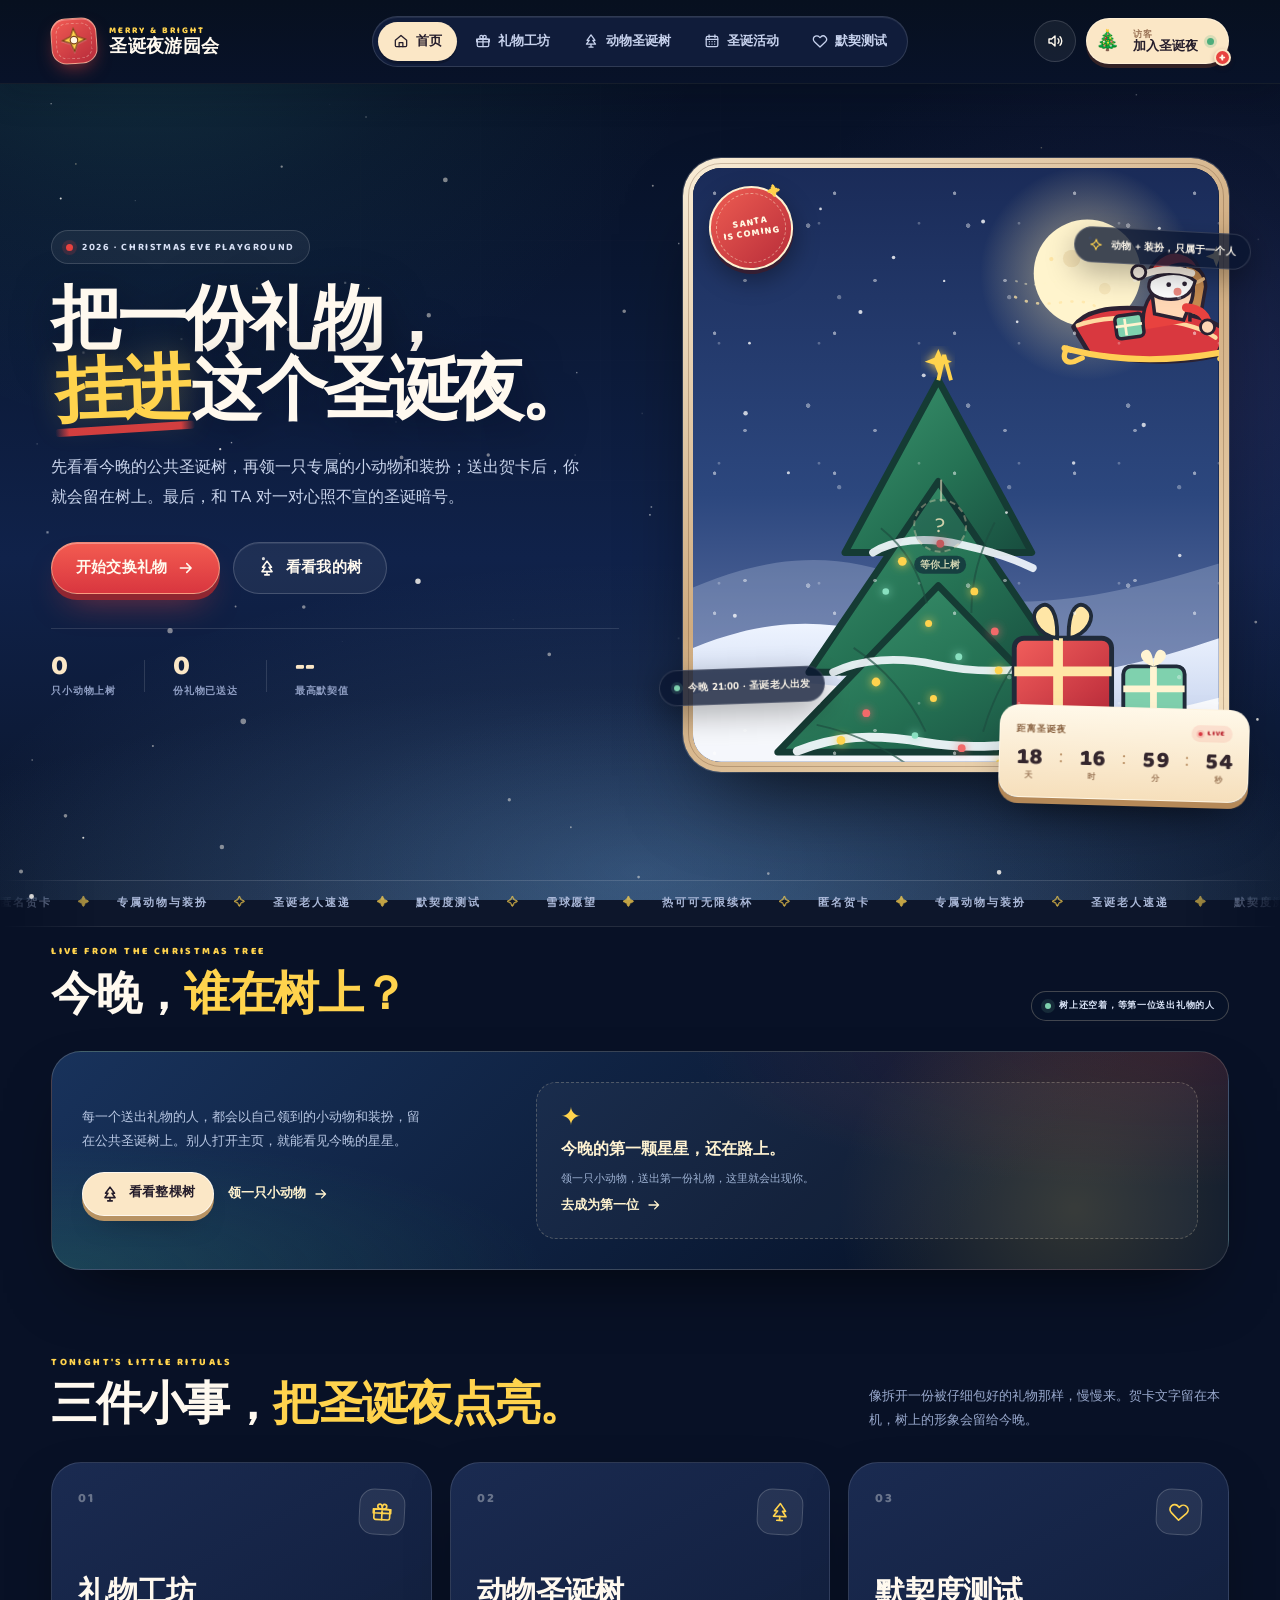
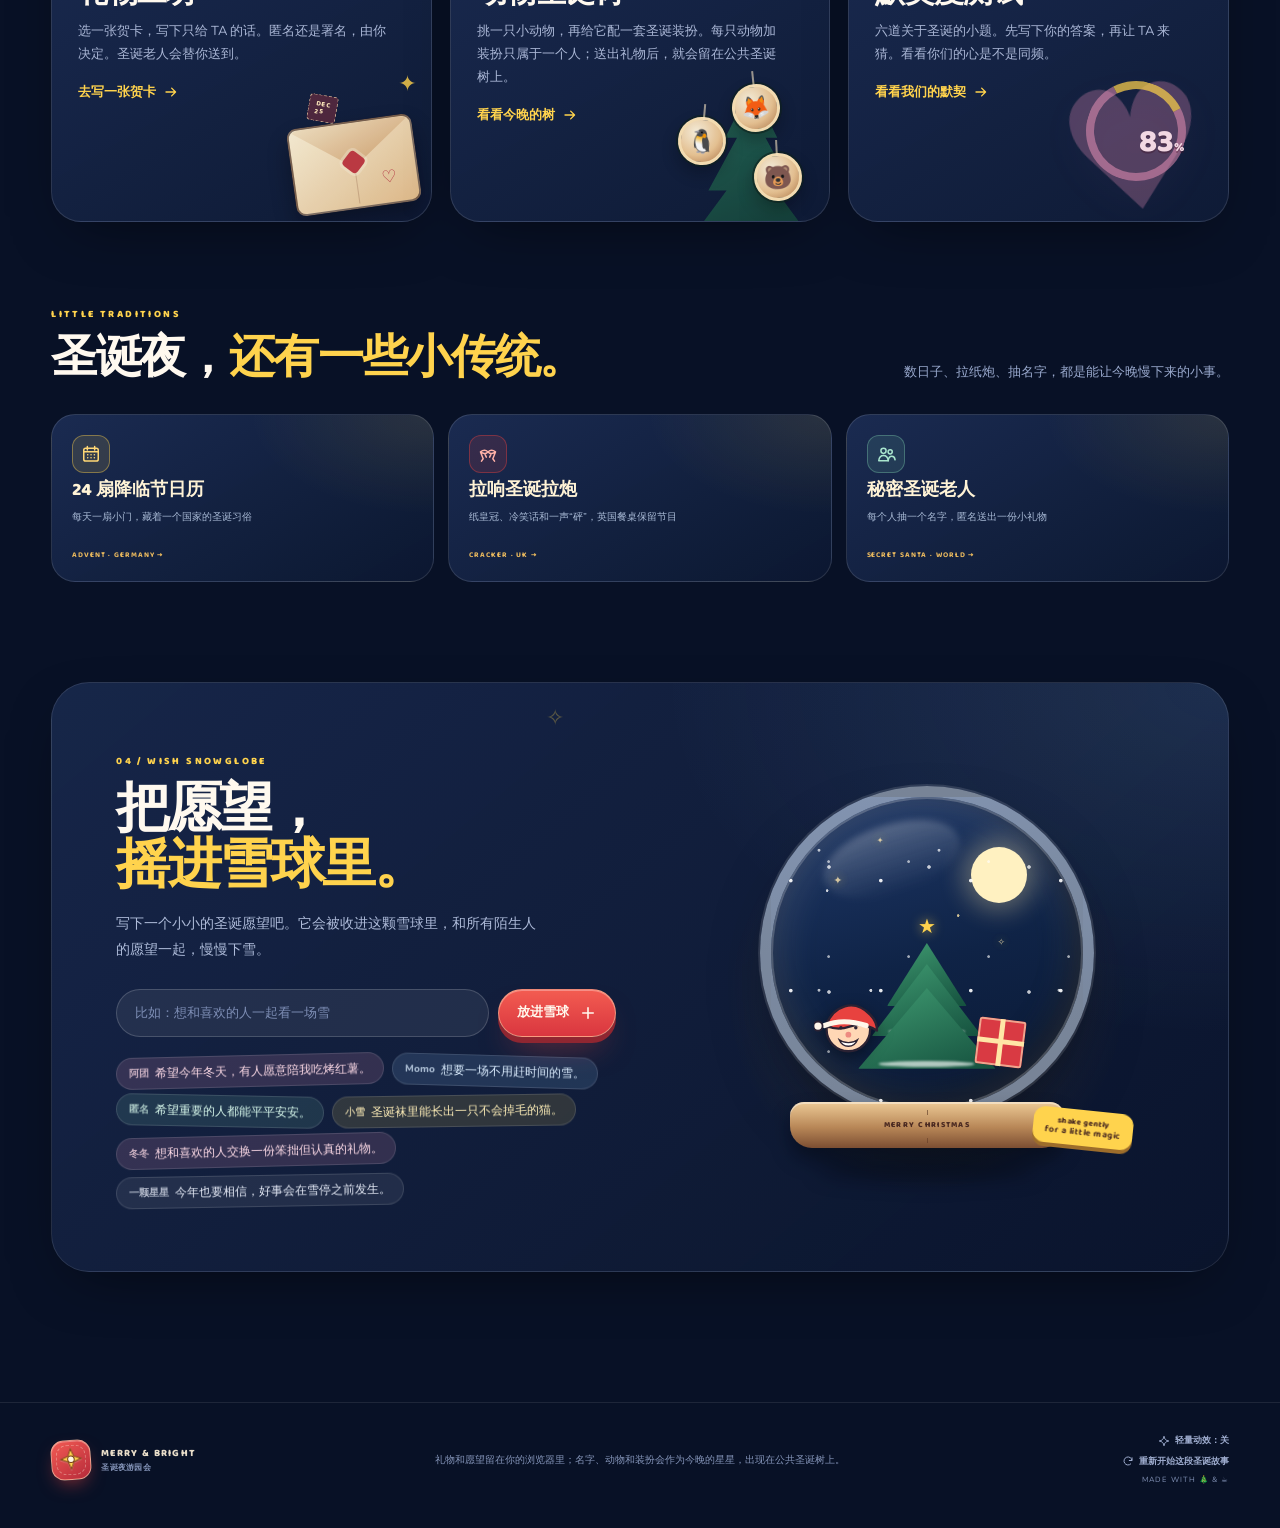
==== commit 39cff313: "Update index.html" ====
--- a/index.html
+++ b/index.html
@@ -4,11 +4,11 @@
   <meta charset="UTF-8" />
   <meta name="viewport" content="width=device-width, initial-scale=1.0, viewport-fit=cover" />
   <meta name="theme-color" content="#101a33" />
-  <meta name="description" content="圣诞礼物交换所：先看看今晚的公共动物圣诞树，再领一只专属动物与装扮；送出贺卡后，你就会留在树上。" />
-  <meta property="og:title" content="圣诞礼物交换所 · 今晚谁在树上？" />
+  <meta name="description" content="圣诞夜游园会：先看看今晚的公共动物圣诞树，再领一只专属动物与装扮；送出贺卡、拉圣诞拉炮、翻降临节日历，和 TA 测一测默契。" />
+  <meta property="og:title" content="圣诞夜游园会 · 今晚谁在树上？" />
   <meta property="og:description" content="一棵属于所有人的公共圣诞树。领一只专属动物与装扮，送出贺卡后留在树上。Merry & Bright。" />
   <meta property="og:type" content="website" />
-  <title>圣诞礼物交换所 · Merry &amp; Bright</title>
+  <title>圣诞夜游园会 · Merry &amp; Bright</title>
   <link rel="preconnect" href="https://fonts.googleapis.com" />
   <link rel="preconnect" href="https://fonts.gstatic.com" crossorigin />
   <link href="https://fonts.googleapis.com/css2?family=Baloo+2:wght@500;600;700;800&family=Nunito:wght@600;700;800;900&display=swap" rel="stylesheet" />
@@ -109,7 +109,7 @@
         </span>
         <span class="brand-type">
           <span class="brand-eyebrow">MERRY &amp; BRIGHT</span>
-          <span class="brand-name">圣诞礼物交换所</span>
+          <span class="brand-name">圣诞夜游园会</span>
         </span>
       </button>
 
@@ -139,7 +139,7 @@
       <section class="view view-home is-active" data-view="home" aria-labelledby="homeTitle">
         <div class="hero-grid">
           <div class="hero-copy">
-            <div class="eyebrow"><span class="eyebrow-dot"></span>2026 · CHRISTMAS GIFT EXCHANGE</div>
+            <div class="eyebrow"><span class="eyebrow-dot"></span>2026 · CHRISTMAS EVE PLAYGROUND</div>
             <h1 id="homeTitle">把一份礼物，<br /><span class="script-word">挂进</span>这个圣诞夜。</h1>
             <p class="hero-lead">先看看今晚的公共圣诞树，再领一只专属的小动物和装扮；送出贺卡后，你就会留在树上。最后，和 TA 对一对心照不宣的圣诞暗号。</p>
             <div class="hero-cta">
@@ -702,7 +702,7 @@
     </main>
 
     <footer class="site-footer">
-      <div class="footer-brand"><span class="brand-mark small" aria-hidden="true"><svg viewBox="0 0 44 44"><path class="brand-star" d="M22 4.5 26.5 16l11.5 4.5L26.5 25 22 36.5 17.5 25 6 20.5 17.5 16z"/><circle cx="22" cy="20.8" r="5.2"/></svg></span><span>MERRY &amp; BRIGHT<br /><small>圣诞礼物交换所</small></span></div>
+      <div class="footer-brand"><span class="brand-mark small" aria-hidden="true"><svg viewBox="0 0 44 44"><path class="brand-star" d="M22 4.5 26.5 16l11.5 4.5L26.5 25 22 36.5 17.5 25 6 20.5 17.5 16z"/><circle cx="22" cy="20.8" r="5.2"/></svg></span><span>MERRY &amp; BRIGHT<br /><small>圣诞夜游园会</small></span></div>
       <p>礼物和愿望留在你的浏览器里；名字、动物和装扮会作为今晚的星星，出现在公共圣诞树上。</p>
       <div class="footer-actions">
         <button class="footer-link" type="button" id="motionToggle" aria-pressed="false"><svg><use href="#i-sparkle"/></svg><span>轻量动效：关</span></button>
--- a/styles.css
+++ b/styles.css
@@ -7929,3 +7929,154 @@
   .ss-slip, .ss-slip-cover, .ss-slip-open { min-height: 124px; }
 }
 
+/* Date-gated Advent calendar + clearer Secret Santa steps */
+.advent-door.is-locked {
+  border-color: #e5d3b9;
+  background:
+    repeating-linear-gradient(135deg, rgba(153, 117, 80, 0.035) 0 8px, transparent 8px 16px),
+    #f8efdf;
+  color: #b19678;
+  box-shadow: 0 3px 0 #e2cfb3, inset 0 1px 0 rgba(255, 255, 255, 0.65);
+  cursor: not-allowed;
+}
+
+.advent-door.is-locked:hover {
+  transform: none;
+  border-color: #e5d3b9;
+  box-shadow: 0 3px 0 #e2cfb3, inset 0 1px 0 rgba(255, 255, 255, 0.65);
+}
+
+.advent-door.is-locked .advent-door-num {
+  color: #bda98f;
+}
+
+.advent-door-lock {
+  display: grid;
+  place-items: center;
+  color: #b69d7e;
+}
+
+.advent-door-lock svg {
+  width: 20px;
+  height: 20px;
+  fill: none;
+  stroke: currentColor;
+  stroke-width: 1.7;
+  stroke-linecap: round;
+  stroke-linejoin: round;
+}
+
+.advent-door.is-locked .advent-door-country {
+  color: #b29b7e;
+  font-size: 6.5px;
+}
+
+.advent-door.is-today {
+  border-color: #c44a43;
+  background:
+    radial-gradient(80% 80% at 50% 0%, rgba(255, 211, 77, 0.24), transparent 70%),
+    #fffaf0;
+  box-shadow: 0 3px 0 #d9b78c, 0 0 0 3px rgba(198, 60, 67, 0.12), 0 8px 18px rgba(110, 60, 32, 0.1);
+}
+
+.advent-door.is-today .advent-door-face {
+  color: #c63c43;
+}
+
+.advent-door.is-today .advent-door-country {
+  color: #b9473f;
+}
+
+.ss-howto {
+  display: grid;
+  grid-template-columns: repeat(3, minmax(0, 1fr));
+  gap: 6px;
+  margin-top: 15px;
+  padding-top: 14px;
+  border-top: 1px solid rgba(255, 240, 211, 0.12);
+}
+
+.ss-howto span {
+  display: flex;
+  align-items: center;
+  gap: 5px;
+  color: #aebfd7;
+  font-size: 8px;
+  font-weight: 700;
+  line-height: 1.4;
+}
+
+.ss-howto b {
+  color: #e3b35e;
+  font-family: var(--display);
+  font-size: 8px;
+  letter-spacing: 0.04em;
+}
+
+.ss-payment-note {
+  margin-top: 10px;
+  padding: 8px 10px;
+  border: 1px dashed rgba(255, 240, 211, 0.14);
+  border-radius: 10px;
+  color: #91a5c2;
+  font-size: 8px;
+  line-height: 1.65;
+}
+
+.ss-result-head .btn span {
+  white-space: nowrap;
+}
+
+@media (max-width: 520px) {
+  .ss-howto {
+    grid-template-columns: 1fr;
+    gap: 4px;
+  }
+
+  .advent-door-lock svg {
+    width: 17px;
+    height: 17px;
+  }
+}
+
+.advent-door-code {
+  display: inline-flex;
+  align-items: center;
+  justify-content: center;
+  min-width: 34px;
+  height: 24px;
+  border: 1px solid rgba(255, 244, 219, 0.22);
+  border-radius: 7px;
+  background: rgba(255, 244, 219, 0.1);
+  color: #fff0d1;
+  font-family: var(--display);
+  font-size: 13px;
+  font-weight: 700;
+  letter-spacing: 0.08em;
+  line-height: 1;
+}
+
+.advent-door.is-open .advent-door-code {
+  border-color: rgba(255, 214, 117, 0.34);
+  color: #ffda83;
+}
+
+.advent-modal-flag {
+  color: #b9473f;
+  font-family: var(--display);
+  font-size: 19px;
+  font-weight: 700;
+  letter-spacing: 0.08em;
+}
+
+@media (max-width: 520px) {
+  .advent-door-code {
+    min-width: 28px;
+    height: 20px;
+    font-size: 11px;
+  }
+
+  .advent-modal-flag {
+    font-size: 16px;
+  }
+}
